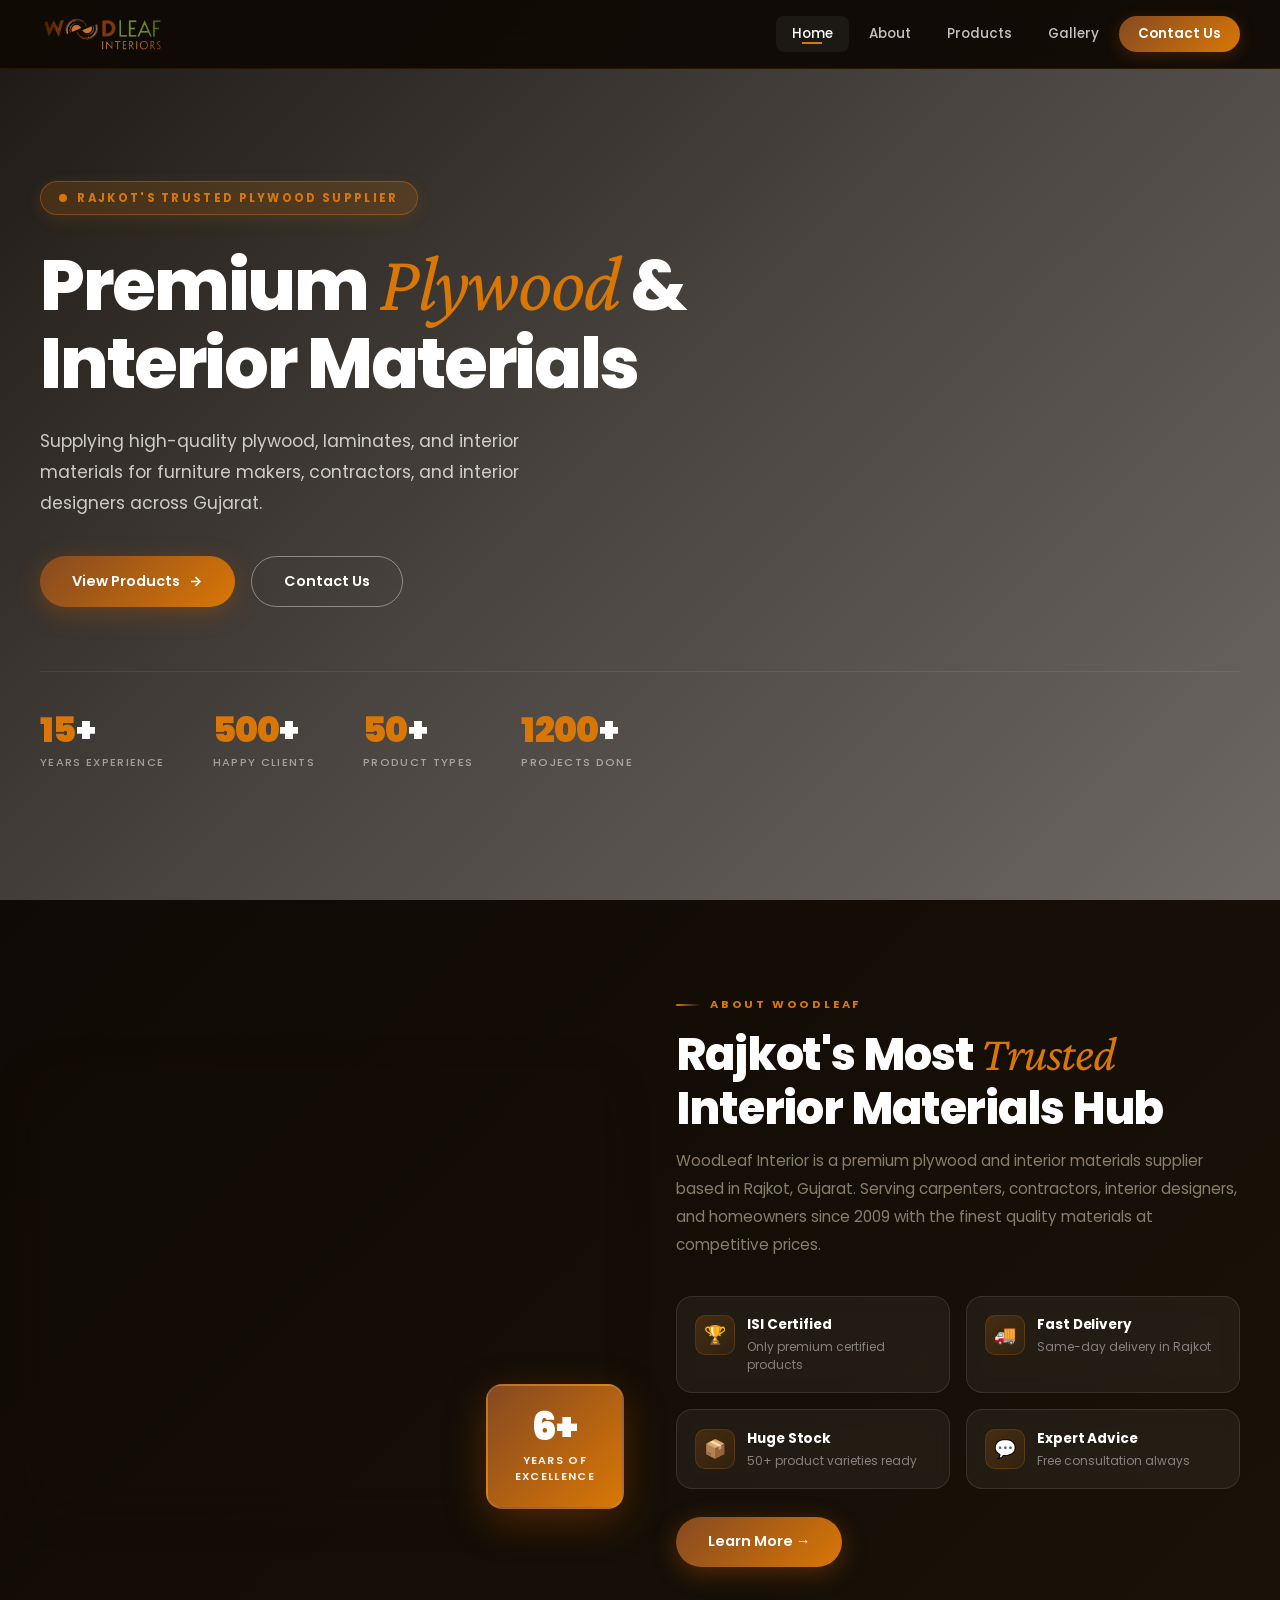
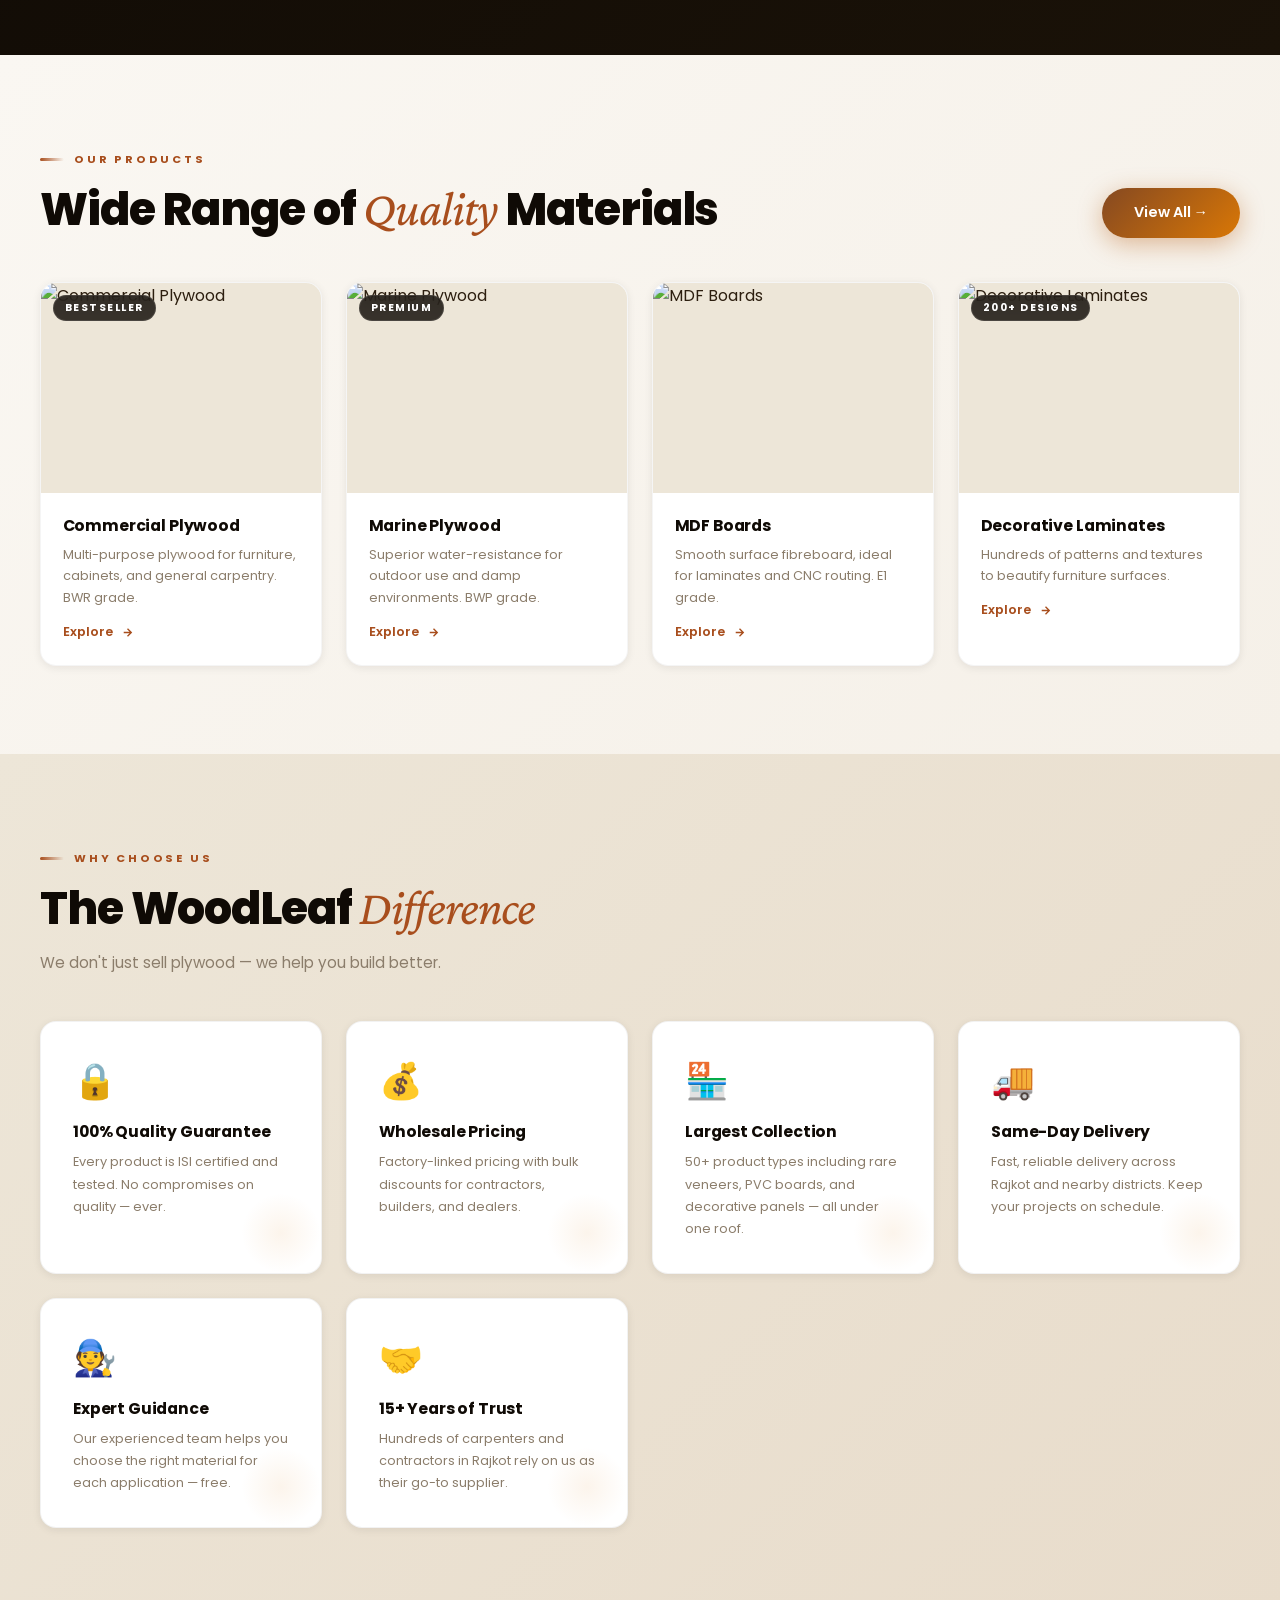
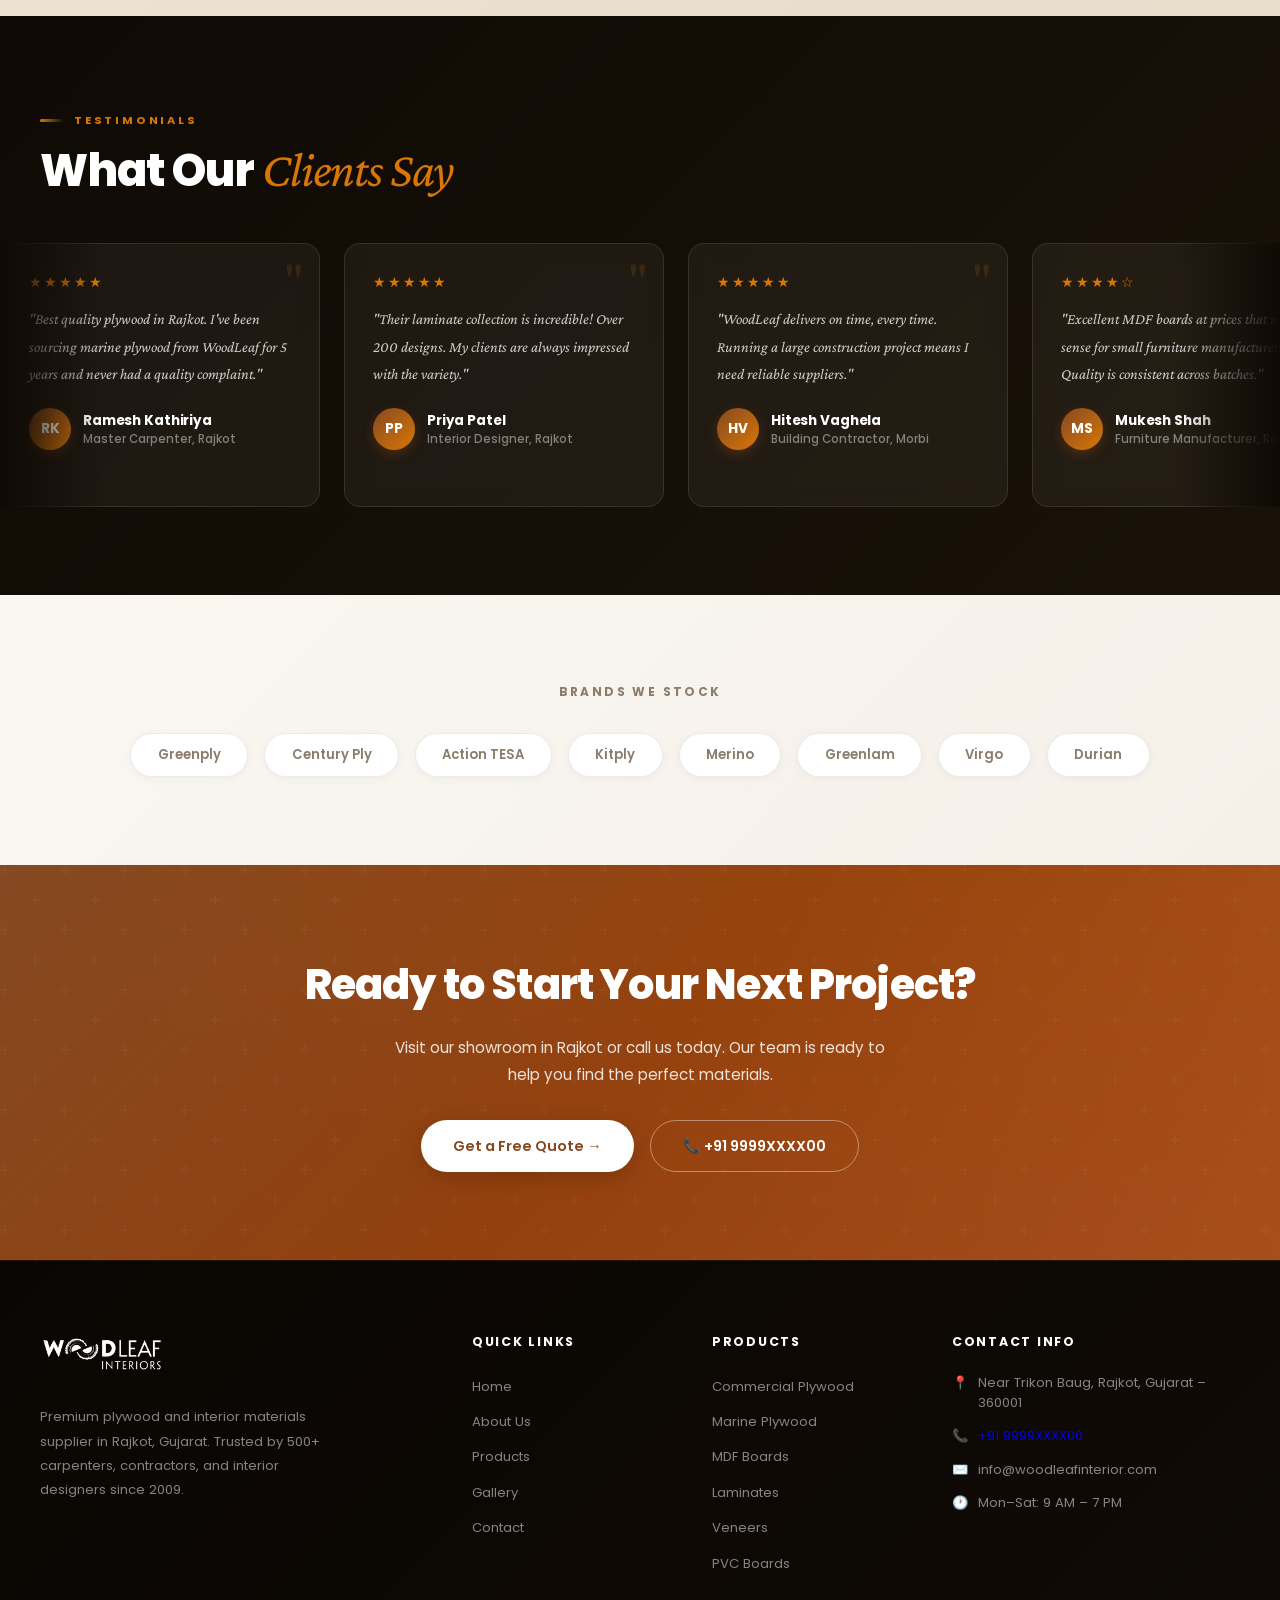
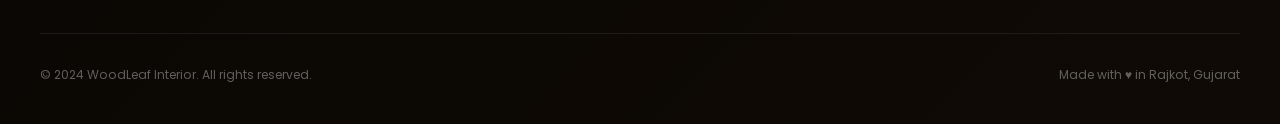
==== index.html @ d2494073 "Update contact phone number in index.html" ====
<!DOCTYPE html>
<html lang="en">
<head>
  <meta charset="UTF-8"/>
  <meta name="viewport" content="width=device-width, initial-scale=1.0"/>
  <title>WoodLeaf Interior – Premium Plywood & Interior Materials, Rajkot</title>
  <meta name="description" content="WoodLeaf Interior is Rajkot's trusted supplier of commercial plywood, marine plywood, MDF boards, laminates, veneers, and interior materials."/>
  <meta name="keywords" content="plywood Rajkot, interior materials Gujarat, MDF boards, laminates, marine plywood, plywood supplier Rajkot"/>
  <link rel="preconnect" href="https://fonts.googleapis.com"/>
  <link rel="preconnect" href="https://fonts.gstatic.com" crossorigin/>
  <link href="https://fonts.googleapis.com/css2?family=Poppins:wght@300;400;500;600;700;800;900&family=Crimson+Pro:ital,wght@0,400;0,600;1,400&display=swap" rel="stylesheet"/>
  <link rel="stylesheet" href="css/styles.css"/>
</head>
<body>

<!-- ===== NAV ===== -->
<header class="nav" id="nav">
  <div class="container">
    <div class="nav__inner">
      <a href="index.html" class="nav__logo"><img src="\images\logo-color.png" alt="WoodLeaf Interiors" height="44"/></a>
      <ul class="nav__links">
        <li><a href="index.html">Home</a></li>
        <li><a href="about.html">About</a></li>
        <li><a href="products.html">Products</a></li>
        <li><a href="gallery.html">Gallery</a></li>
        <li><a href="contact.html" class="nav__cta">Contact Us</a></li>
      </ul>
      <button class="nav__burger" id="burger" aria-label="Toggle menu" aria-expanded="false">
        <span></span><span></span><span></span>
      </button>
    </div>
  </div>
</header>

<!-- Mobile Drawer -->
<nav class="nav__drawer" id="drawer" aria-label="Mobile navigation">
  <a href="index.html">Home</a>
  <a href="about.html">About</a>
  <a href="products.html">Products</a>
  <a href="gallery.html">Gallery</a>
  <a href="contact.html" class="drawer-cta">Contact Us</a>
</nav>

<!-- ===== HERO ===== -->
<section class="hero">
  <div class="hero__bg"></div>
  <div class="hero__content">
    <div class="hero__badge">Rajkot's Trusted Plywood Supplier</div>
    <h1 class="hero__title">Premium <em>Plywood</em> &amp;<br/>Interior Materials</h1>
    <p class="hero__sub">Supplying high-quality plywood, laminates, and interior materials for furniture makers, contractors, and interior designers across Gujarat.</p>
    <div class="hero__btns">
      <a href="products.html" class="btn btn-primary">View Products <svg width="15" height="15" fill="none" stroke="currentColor" stroke-width="2.5" viewBox="0 0 24 24"><path d="M5 12h14M12 5l7 7-7 7"/></svg></a>
      <a href="contact.html" class="btn btn-outline">Contact Us</a>
    </div>
    <div class="hero__stats">
      <div class="stat">
        <div class="stat__num"><span data-count="15">0</span>+</div>
        <div class="stat__lbl">Years Experience</div>
      </div>
      <div class="stat">
        <div class="stat__num"><span data-count="500">0</span>+</div>
        <div class="stat__lbl">Happy Clients</div>
      </div>
      <div class="stat">
        <div class="stat__num"><span data-count="50">0</span>+</div>
        <div class="stat__lbl">Product Types</div>
      </div>
      <div class="stat">
        <div class="stat__num"><span data-count="1200">0</span>+</div>
        <div class="stat__lbl">Projects Done</div>
      </div>
    </div>
  </div>
</section>

<!-- ===== ABOUT PREVIEW ===== -->
<section class="section section--dark">
  <div class="container">
    <div class="about-grid">
      <div class="about-img-wrap reveal">
        <div class="about-img"></div>
        <div class="about-badge">
          <div class="n">6+</div>
          <div class="l">Years of<br/>Excellence</div>
        </div>
      </div>
      <div class="reveal d2">
        <div class="label label--lt">About WoodLeaf</div>
        <h2 class="heading heading--white">Rajkot's Most <em>Trusted</em> Interior Materials Hub</h2>
        <p class="sub sub--lt">WoodLeaf Interior is a premium plywood and interior materials supplier based in Rajkot, Gujarat. Serving carpenters, contractors, interior designers, and homeowners since 2009 with the finest quality materials at competitive prices.</p>
        <div class="about-feats">
          <div class="feat"><div class="feat__icon">🏆</div><div><div class="feat__title">ISI Certified</div><div class="feat__desc">Only premium certified products</div></div></div>
          <div class="feat"><div class="feat__icon">🚚</div><div><div class="feat__title">Fast Delivery</div><div class="feat__desc">Same-day delivery in Rajkot</div></div></div>
          <div class="feat"><div class="feat__icon">📦</div><div><div class="feat__title">Huge Stock</div><div class="feat__desc">50+ product varieties ready</div></div></div>
          <div class="feat"><div class="feat__icon">💬</div><div><div class="feat__title">Expert Advice</div><div class="feat__desc">Free consultation always</div></div></div>
        </div>
        <a href="about.html" class="btn btn-primary" style="margin-top:1.75rem;">Learn More →</a>
      </div>
    </div>
  </div>
</section>

<!-- ===== PRODUCTS ===== -->
<section class="section section--cream">
  <div class="container">
    <div style="display:flex;justify-content:space-between;align-items:flex-end;flex-wrap:wrap;gap:1rem;margin-bottom:.5rem;">
      <div>
        <div class="label reveal">Our Products</div>
        <h2 class="heading reveal">Wide Range of <em>Quality</em> Materials</h2>
      </div>
      <a href="products.html" class="btn btn-primary reveal" style="flex-shrink:0;">View All →</a>
    </div>
    <div class="products-grid">
      <a href="products.html" class="p-card reveal">
        <div class="p-card__img"><img src="https://images.unsplash.com/photo-1558618666-fcd25c85cd64?w=500&q=75" alt="Commercial Plywood" loading="lazy"/><span class="p-card__tag">Bestseller</span></div>
        <div class="p-card__body"><div class="p-card__name">Commercial Plywood</div><div class="p-card__desc">Multi-purpose plywood for furniture, cabinets, and general carpentry. BWR grade.</div><div class="p-card__arrow">Explore <svg width="13" height="13" fill="none" stroke="currentColor" stroke-width="2.5" viewBox="0 0 24 24"><path d="M5 12h14M12 5l7 7-7 7"/></svg></div></div>
      </a>
      <a href="products.html" class="p-card reveal d1">
        <div class="p-card__img"><img src="https://images.unsplash.com/photo-1541123437800-1bb1317badc2?w=500&q=75" alt="Marine Plywood" loading="lazy"/><span class="p-card__tag">Premium</span></div>
        <div class="p-card__body"><div class="p-card__name">Marine Plywood</div><div class="p-card__desc">Superior water-resistance for outdoor use and damp environments. BWP grade.</div><div class="p-card__arrow">Explore <svg width="13" height="13" fill="none" stroke="currentColor" stroke-width="2.5" viewBox="0 0 24 24"><path d="M5 12h14M12 5l7 7-7 7"/></svg></div></div>
      </a>
      <a href="products.html" class="p-card reveal d2">
        <div class="p-card__img"><img src="https://images.unsplash.com/photo-1585128792020-803d29415281?w=500&q=75" alt="MDF Boards" loading="lazy"/></div>
        <div class="p-card__body"><div class="p-card__name">MDF Boards</div><div class="p-card__desc">Smooth surface fibreboard, ideal for laminates and CNC routing. E1 grade.</div><div class="p-card__arrow">Explore <svg width="13" height="13" fill="none" stroke="currentColor" stroke-width="2.5" viewBox="0 0 24 24"><path d="M5 12h14M12 5l7 7-7 7"/></svg></div></div>
      </a>
      <a href="products.html" class="p-card reveal d3">
        <div class="p-card__img"><img src="https://images.unsplash.com/photo-1556909114-44e3e70034e2?w=500&q=75" alt="Decorative Laminates" loading="lazy"/><span class="p-card__tag">200+ Designs</span></div>
        <div class="p-card__body"><div class="p-card__name">Decorative Laminates</div><div class="p-card__desc">Hundreds of patterns and textures to beautify furniture surfaces.</div><div class="p-card__arrow">Explore <svg width="13" height="13" fill="none" stroke="currentColor" stroke-width="2.5" viewBox="0 0 24 24"><path d="M5 12h14M12 5l7 7-7 7"/></svg></div></div>
      </a>
    </div>
  </div>
</section>

<!-- ===== WHY US ===== -->
<section class="section section--cdk">
  <div class="container">
    <div class="label reveal">Why Choose Us</div>
    <h2 class="heading reveal">The WoodLeaf <em>Difference</em></h2>
    <p class="sub reveal">We don't just sell plywood — we help you build better.</p>
    <div class="why-grid">
      <div class="why-card reveal"><div class="why-icon">🔒</div><div class="why-title">100% Quality Guarantee</div><div class="why-desc">Every product is ISI certified and tested. No compromises on quality — ever.</div></div>
      <div class="why-card reveal d1"><div class="why-icon">💰</div><div class="why-title">Wholesale Pricing</div><div class="why-desc">Factory-linked pricing with bulk discounts for contractors, builders, and dealers.</div></div>
      <div class="why-card reveal d2"><div class="why-icon">🏪</div><div class="why-title">Largest Collection</div><div class="why-desc">50+ product types including rare veneers, PVC boards, and decorative panels — all under one roof.</div></div>
      <div class="why-card reveal d3"><div class="why-icon">🚚</div><div class="why-title">Same-Day Delivery</div><div class="why-desc">Fast, reliable delivery across Rajkot and nearby districts. Keep your projects on schedule.</div></div>
      <div class="why-card reveal"><div class="why-icon">🧑‍🔧</div><div class="why-title">Expert Guidance</div><div class="why-desc">Our experienced team helps you choose the right material for each application — free.</div></div>
      <div class="why-card reveal d1"><div class="why-icon">🤝</div><div class="why-title">15+ Years of Trust</div><div class="why-desc">Hundreds of carpenters and contractors in Rajkot rely on us as their go-to supplier.</div></div>
    </div>
  </div>
</section>

<!-- ===== TESTIMONIALS ===== -->
<section class="section section--dark">
  <div class="container">
    <div class="label label--lt">Testimonials</div>
    <h2 class="heading heading--white">What Our <em>Clients Say</em></h2>
  </div>
  <div class="testi-wrap">
    <div class="testi-track">
      <div class="testi-card"><div class="testi-stars">★★★★★</div><div class="testi-text">"Best quality plywood in Rajkot. I've been sourcing marine plywood from WoodLeaf for 5 years and never had a quality complaint."</div><div class="testi-author"><div class="testi-avatar">RK</div><div><div class="testi-name">Ramesh Kathiriya</div><div class="testi-role">Master Carpenter, Rajkot</div></div></div></div>
      <div class="testi-card"><div class="testi-stars">★★★★★</div><div class="testi-text">"Their laminate collection is incredible! Over 200 designs. My clients are always impressed with the variety."</div><div class="testi-author"><div class="testi-avatar">PP</div><div><div class="testi-name">Priya Patel</div><div class="testi-role">Interior Designer, Rajkot</div></div></div></div>
      <div class="testi-card"><div class="testi-stars">★★★★★</div><div class="testi-text">"WoodLeaf delivers on time, every time. Running a large construction project means I need reliable suppliers."</div><div class="testi-author"><div class="testi-avatar">HV</div><div><div class="testi-name">Hitesh Vaghela</div><div class="testi-role">Building Contractor, Morbi</div></div></div></div>
      <div class="testi-card"><div class="testi-stars">★★★★☆</div><div class="testi-text">"Excellent MDF boards at prices that make sense for small furniture manufacturers. Quality is consistent across batches."</div><div class="testi-author"><div class="testi-avatar">MS</div><div><div class="testi-name">Mukesh Shah</div><div class="testi-role">Furniture Manufacturer, Rajkot</div></div></div></div>
      <div class="testi-card"><div class="testi-stars">★★★★★</div><div class="testi-text">"The team helped me choose the right waterproof plywood for my bathroom renovation. Their expertise saved me from a costly mistake!"</div><div class="testi-author"><div class="testi-avatar">AS</div><div><div class="testi-name">Anjali Solanki</div><div class="testi-role">Homeowner, Rajkot</div></div></div></div>
      <div class="testi-card"><div class="testi-stars">★★★★★</div><div class="testi-text">"I've tried many suppliers in Gujarat but WoodLeaf's consistency, pricing, and service is unmatched. My first choice always."</div><div class="testi-author"><div class="testi-avatar">DM</div><div><div class="testi-name">Dhruv Mehta</div><div class="testi-role">Interior Contractor, Jamnagar</div></div></div></div>
      <!-- Duplicate for seamless loop -->
      <div class="testi-card"><div class="testi-stars">★★★★★</div><div class="testi-text">"Best quality plywood in Rajkot. I've been sourcing marine plywood from WoodLeaf for 5 years and never had a quality complaint."</div><div class="testi-author"><div class="testi-avatar">RK</div><div><div class="testi-name">Ramesh Kathiriya</div><div class="testi-role">Master Carpenter, Rajkot</div></div></div></div>
      <div class="testi-card"><div class="testi-stars">★★★★★</div><div class="testi-text">"Their laminate collection is incredible! Over 200 designs. My clients are always impressed with the variety."</div><div class="testi-author"><div class="testi-avatar">PP</div><div><div class="testi-name">Priya Patel</div><div class="testi-role">Interior Designer, Rajkot</div></div></div></div>
      <div class="testi-card"><div class="testi-stars">★★★★★</div><div class="testi-text">"WoodLeaf delivers on time, every time. Running a large construction project means I need reliable suppliers."</div><div class="testi-author"><div class="testi-avatar">HV</div><div><div class="testi-name">Hitesh Vaghela</div><div class="testi-role">Building Contractor, Morbi</div></div></div></div>
      <div class="testi-card"><div class="testi-stars">★★★★☆</div><div class="testi-text">"Excellent MDF boards at prices that make sense for small furniture manufacturers. Quality is consistent across batches."</div><div class="testi-author"><div class="testi-avatar">MS</div><div><div class="testi-name">Mukesh Shah</div><div class="testi-role">Furniture Manufacturer, Rajkot</div></div></div></div>
      <div class="testi-card"><div class="testi-stars">★★★★★</div><div class="testi-text">"The team helped me choose the right waterproof plywood for my bathroom renovation. Their expertise saved me from a costly mistake!"</div><div class="testi-author"><div class="testi-avatar">AS</div><div><div class="testi-name">Anjali Solanki</div><div class="testi-role">Homeowner, Rajkot</div></div></div></div>
      <div class="testi-card"><div class="testi-stars">★★★★★</div><div class="testi-text">"I've tried many suppliers in Gujarat but WoodLeaf's consistency, pricing, and service is unmatched. My first choice always."</div><div class="testi-author"><div class="testi-avatar">DM</div><div><div class="testi-name">Dhruv Mehta</div><div class="testi-role">Interior Contractor, Jamnagar</div></div></div></div>
    </div>
  </div>
</section>

<!-- ===== BRANDS ===== -->
<section class="section section--cream">
  <div class="container">
    <p style="text-align:center;font-size:.75rem;font-weight:700;letter-spacing:.2em;text-transform:uppercase;color:var(--muted);margin-bottom:1.5rem;">Brands We Stock</p>
    <div class="brands-row">
      <div class="brand-pill">Greenply</div>
      <div class="brand-pill">Century Ply</div>
      <div class="brand-pill">Action TESA</div>
      <div class="brand-pill">Kitply</div>
      <div class="brand-pill">Merino</div>
      <div class="brand-pill">Greenlam</div>
      <div class="brand-pill">Virgo</div>
      <div class="brand-pill">Durian</div>
    </div>
  </div>
</section>

<!-- ===== CTA ===== -->
<div class="cta">
  <div class="container cta__inner">
    <h2>Ready to Start Your Next Project?</h2>
    <p>Visit our showroom in Rajkot or call us today. Our team is ready to help you find the perfect materials.</p>
    <div class="cta__btns">
      <a href="contact.html" class="btn btn-white">Get a Free Quote →</a>
      <a href="tel:+919876543210" class="btn btn-outline">📞 +91 9999XXXX00</a>
    </div>
  </div>
</div>

<!-- ===== FOOTER ===== -->
<footer>
  <div class="container">
    <div class="footer-grid">
      <div>
        <a href="index.html" class="footer-logo"><img src="images/logo-color.png" alt="WoodLeaf Interiors" height="52"/></a>
        <p class="footer-about">Premium plywood and interior materials supplier in Rajkot, Gujarat. Trusted by 500+ carpenters, contractors, and interior designers since 2009.</p>
      </div>
      <div>
        <h4>Quick Links</h4>
        <ul class="footer-links">
          <li><a href="index.html">Home</a></li>
          <li><a href="about.html">About Us</a></li>
          <li><a href="products.html">Products</a></li>
          <li><a href="gallery.html">Gallery</a></li>
          <li><a href="contact.html">Contact</a></li>
        </ul>
      </div>
      <div>
        <h4>Products</h4>
        <ul class="footer-links">
          <li><a href="products.html">Commercial Plywood</a></li>
          <li><a href="products.html">Marine Plywood</a></li>
          <li><a href="products.html">MDF Boards</a></li>
          <li><a href="products.html">Laminates</a></li>
          <li><a href="products.html">Veneers</a></li>
          <li><a href="products.html">PVC Boards</a></li>
        </ul>
      </div>
      <div>
        <h4>Contact Info</h4>
        <div class="f-contact"><span class="ic">📍</span><span>Near Trikon Baug, Rajkot, Gujarat – 360001</span></div>
        <div class="f-contact"><span class="ic">📞</span><a href="tel:+919876543210">+91 9999XXXX00</a></div>
        <div class="f-contact"><span class="ic">✉️</span><span>info&#64;woodleafinterior&#46;com</span></div>
        <div class="f-contact"><span class="ic">🕐</span><span>Mon–Sat: 9 AM – 7 PM</span></div>
      </div>
    </div>
    <div class="footer-bottom">
      <span>© 2024 WoodLeaf Interior. All rights reserved.</span>
      <span>Made with ♥ in Rajkot, Gujarat</span>
    </div>
  </div>
</footer>

<script src="js/main.js"></script>
</body>
</html>
---- css/styles.css ----
/* =============================================
   WoodLeaf Interior — Premium v3 Styles
   Ultra-responsive, premium design system
   ============================================= */
@import url('https://fonts.googleapis.com/css2?family=Poppins:wght@300;400;500;600;700;800;900&family=Crimson+Pro:ital,wght@0,400;0,600;1,400&display=swap');

/* ---- RESET & BASE ---- */
*, *::before, *::after {
  margin: 0; padding: 0;
  box-sizing: border-box;
}

html {
  scroll-behavior: smooth;
  overflow-x: hidden;
  width: 100%;
}

body {
  font-family: 'Poppins', sans-serif;
  background: linear-gradient(135deg, #faf7f2 0%, #f5f0e8 100%);
  color: #2c1e0f;
  overflow-x: hidden;
  width: 100%;
  position: relative;
  -webkit-font-smoothing: antialiased;
  -moz-osx-font-smoothing: grayscale;
}

img { max-width: 100%; height: auto; display: block; }
a { text-decoration: none; }
button { cursor: pointer; font-family: inherit; border: none; }

/* ---- CSS VARIABLES ---- */
:root {
  --dark:        #0f0a05;
  --brown:       #a84e1d;
  --brown-lt:    #d97706;
  --brown-dk:    #854921;
  --cream:       #faf7f2;
  --cream-dk:    #ede6d8;
  --white:       #ffffff;
  --muted:       #8b7d6b;
  --text:        #2c1e0f;
  --text-light:  #4a3f2f;
  --shadow:      0 8px 32px rgba(26,18,8,.14);
  --shadow-lg:   0 16px 56px rgba(26,18,8,.22);
  --shadow-xl:   0 24px 64px rgba(26,18,8,.28);
  --shadow-sm:   0 2px 8px rgba(26,18,8,.08);
  --r:           10px;
  --r-lg:        16px;
  --r-xl:        20px;
  --nav-h:       68px;
  --transition:  all .3s cubic-bezier(0.23, 1, 0.320, 1);
}

/* ---- CONTAINER ---- */
.container {
  width: 100%;
  max-width: 1240px;
  margin: 0 auto;
  padding: 0 1.25rem;
}

/* ============================================================
   NAVIGATION
   ============================================================ */
.nav {
  position: fixed; top: 0; left: 0;
  width: 100%; z-index: 9999;
  background: rgba(15,10,5,.96);
  border-bottom: 1px solid rgba(217,119,6,.12);
  transition: all .4s ease, box-shadow .4s ease;
  backdrop-filter: blur(16px);
}
.nav.scrolled { 
  box-shadow: 0 8px 40px rgba(0,0,0,.5); 
  background: rgba(15,10,5,.98);
}

.nav__inner {
  height: var(--nav-h);
  display: flex; align-items: center; justify-content: space-between;
  gap: 1rem;
}

/* Logo */
.nav__logo {
  display: flex; align-items: center;
  flex-shrink: 0; line-height: 0;
  transition: var(--transition);
}
.nav__logo img {
  height: 42px; width: auto; display: block; object-fit: contain;
  transition: opacity .4s ease, filter .4s ease;
}
.nav__logo:hover img { opacity: .9; filter: drop-shadow(0 4px 12px rgba(217,119,6,.35)); }

/* Footer logo */
.footer-logo { display: inline-flex; line-height: 0; margin-bottom: .9rem; }
.footer-logo img { height: 42px; width: auto; object-fit: contain; filter: brightness(0) invert(1); }

/* Desktop links */
.nav__links {
  display: flex; align-items: center; gap: .25rem;
  list-style: none;
}
.nav__links a {
  display: block; padding: .5rem 1rem;
  color: rgba(255,255,255,.75); font-size: .85rem; font-weight: 500;
  border-radius: 8px; transition: var(--transition);
  position: relative;
}
.nav__links a::after {
  content: '';
  position: absolute;
  bottom: 8px;
  left: 50%;
  width: 0;
  height: 2px;
  background: var(--brown-lt);
  transform: translateX(-50%);
  transition: width .3s ease;
}
.nav__links a:hover,
.nav__links a.active { 
  color: #fff; 
  background: rgba(255,255,255,.05);
}
.nav__links a:hover::after,
.nav__links a.active::after { width: 20px; }

.nav__cta {
  background: linear-gradient(135deg, var(--brown-dk), var(--brown-lt)) !important;
  color: #fff !important; border-radius: 100px !important;
  padding: .5rem 1.2rem !important;
  box-shadow: 0 4px 16px rgba(180,83,9,.28) !important;
  font-weight: 600 !important;
}
.nav__cta:hover { 
  opacity: .95; 
  transform: translateY(-2px);
  box-shadow: 0 8px 28px rgba(180,83,9,.4) !important;
}

/* Hamburger */
.nav__burger {
  display: none; flex-direction: column; gap: 5px;
  background: none; border: none; padding: 6px; z-index: 10001;
  transition: var(--transition);
}
.nav__burger span {
  display: block; width: 24px; height: 2.5px;
  background: #fff; border-radius: 2px; transition: all .4s ease;
}
.nav__burger.open span:nth-child(1) { transform: rotate(45deg) translate(6px,6px); }
.nav__burger.open span:nth-child(2) { opacity: 0; transform: scaleX(0); }
.nav__burger.open span:nth-child(3) { transform: rotate(-45deg) translate(6px,-6px); }

/* Mobile drawer */
.nav__drawer {
  display: none;
  position: fixed; top: var(--nav-h); left: 0;
  width: 100%; height: calc(100dvh - var(--nav-h));
  background: linear-gradient(135deg, rgba(15,10,5,.98), rgba(10,6,2,.98));
  flex-direction: column; padding: 2rem 1.5rem;
  gap: .25rem; overflow-y: auto; z-index: 9998;
  backdrop-filter: blur(12px);
}
.nav__drawer.open { display: flex; }
.nav__drawer a {
  display: block; padding: 1rem 1rem;
  color: rgba(255,255,255,.8); font-size: 1rem; font-weight: 500;
  border-radius: 10px; border-bottom: 1px solid rgba(255,255,255,.05);
  transition: var(--transition);
}
.nav__drawer a:last-child { border-bottom: none; }
.nav__drawer a:hover, .nav__drawer a.active { 
  background: rgba(217,119,6,.15); 
  color: #fff;
  padding-left: 1.3rem;
}
.nav__drawer .drawer-logo { display: inline-flex; line-height: 0; margin-bottom: 1.5rem; padding-bottom: 1.5rem; border-bottom: 1px solid rgba(255,255,255,.08); }
.nav__drawer .drawer-logo img { height: 38px; width: auto; object-fit: contain; filter: brightness(0) invert(1); }
.nav__drawer .drawer-cta {
  margin-top: 1.5rem;
  background: linear-gradient(135deg, var(--brown-dk), var(--brown-lt));
  color: #fff !important; text-align: center;
  border-radius: 100px; border: none !important;
  padding: .65rem 1.5rem !important;
  font-weight: 600 !important;
  box-shadow: 0 4px 16px rgba(180,83,9,.28) !important;
}

/* ============================================================
   BUTTONS
   ============================================================ */
.btn {
  display: inline-flex; align-items: center; gap: 8px;
  padding: .9rem 2rem; border-radius: 100px;
  font-weight: 600; font-size: .9rem; border: none;
  transition: var(--transition);
  white-space: nowrap;
  position: relative;
  overflow: hidden;
}
.btn::before {
  content: '';
  position: absolute;
  top: 0;
  left: -100%;
  width: 100%;
  height: 100%;
  background: rgba(255,255,255,.15);
  transition: left .4s ease;
  z-index: -1;
}
.btn:hover::before { left: 100%; }
.btn:hover { transform: translateY(-3px); }

.btn-primary {
  background: linear-gradient(135deg, var(--brown-dk), var(--brown-lt));
  color: #fff; 
  box-shadow: 0 6px 24px rgba(180,83,9,.38);
}
.btn-primary:hover { 
  box-shadow: 0 12px 40px rgba(180,83,9,.52);
  box-shadow: 0 12px 40px rgba(180,83,9,.52);
}

.btn-outline {
  background: transparent;
  border: 1.5px solid rgba(255,255,255,.4) !important;
  color: #fff;
  backdrop-filter: blur(8px);
}
.btn-outline:hover { 
  background: rgba(255,255,255,.1); 
  border-color: rgba(255,255,255,.6) !important;
}

.btn-white {
  background: #fff; 
  color: var(--brown-dk);
  box-shadow: 0 6px 20px rgba(0,0,0,.15);
}
.btn-white:hover { 
  box-shadow: 0 12px 36px rgba(0,0,0,.25);
}

.btn-dark {
  background: var(--dark); 
  color: #fff;
  box-shadow: 0 6px 20px rgba(0,0,0,.3);
}

/* ============================================================
   SECTION HELPERS
   ============================================================ */
.section { padding: 5.5rem 0; }
.section--dark  { background: linear-gradient(135deg, var(--dark) 0%, #1a1208 100%); }
.section--cream { background: linear-gradient(135deg, var(--cream) 0%, #f5f0e8 100%); }
.section--cdk   { background: linear-gradient(135deg, var(--cream-dk) 0%, #e8dccb 100%); }

.label {
  display: inline-flex; align-items: center; gap: 10px;
  color: var(--brown); font-size: .7rem; font-weight: 700;
  letter-spacing: .25em; text-transform: uppercase; margin-bottom: .8rem;
  position: relative;
}
.label::before {
  content: ''; width: 24px; height: 2.5px; 
  background: linear-gradient(90deg, var(--brown), transparent);
  border-radius: 2px;
}
.label--lt { color: var(--brown-lt); }
.label--lt::before { background: linear-gradient(90deg, var(--brown-lt), transparent); }

.heading {
  font-size: clamp(1.8rem, 3.5vw, 2.8rem);
  font-weight: 800; color: var(--dark);
  line-height: 1.15; letter-spacing: -.025em;
}
.heading em { font-style: italic; color: var(--brown); font-family: 'Crimson Pro', serif; font-weight: 400; font-size: 1.1em; }
.heading--white { color: #fff; }
.heading--white em { color: var(--brown-lt); }

.sub {
  color: var(--muted); font-size: .95rem; line-height: 1.85;
  margin-top: .8rem; max-width: 580px;
  font-weight: 400;
}

/* ============================================================
   HERO
   ============================================================ */
.hero {
  position: relative; min-height: 100svh;
  display: flex; align-items: center;
  overflow: hidden;
}

.hero__bg {
  position: absolute; inset: 0;
  background:
    linear-gradient(135deg, rgba(15,10,5,.94) 0%, rgba(15,10,5,.75) 50%, rgba(15,10,5,.6) 100%),
    url('https://images.unsplash.com/photo-1558618666-fcd25c85cd64?w=1600&q=80') center/cover no-repeat;
  animation: zoomIn 1.4s ease-out;
}

@keyframes zoomIn {
  from { transform: scale(1.05); opacity: 0; }
  to { transform: scale(1); opacity: 1; }
}

.hero__content {
  position: relative; z-index: 2;
  padding: calc(var(--nav-h) + 3rem) 1.25rem 4rem;
  width: 100%; max-width: 1240px; margin: 0 auto;
}

.hero__badge {
  display: inline-flex; align-items: center; gap: 10px;
  background: rgba(217,119,6,.18); 
  border: 1.5px solid rgba(217,119,6,.4);
  color: var(--brown-lt); font-size: .72rem; font-weight: 700;
  letter-spacing: .2em; text-transform: uppercase;
  padding: .45rem 1.15rem; border-radius: 100px;
  margin-bottom: 1.5rem;
  animation: fadeUp .8s ease both;
  backdrop-filter: blur(12px);
  box-shadow: 0 4px 16px rgba(217,119,6,.15);
}
.hero__badge::before { 
  content:''; width: 8px; height: 8px; 
  background: var(--brown-lt); border-radius: 50%;
  animation: pulse 2s ease-in-out infinite;
}

@keyframes pulse {
  0%, 100% { opacity: 1; }
  50% { opacity: .5; }
}

.hero__title {
  font-size: clamp(2.4rem, 6vw, 4.4rem);
  font-weight: 800; color: #fff;
  line-height: 1.08; letter-spacing: -.03em;
  max-width: 700px;
  animation: fadeUp .9s .1s ease both;
}
.hero__title em { 
  font-style: italic; color: var(--brown-lt); 
  font-family: 'Crimson Pro', serif; font-weight: 400; 
  font-size: 1.15em;
}

.hero__sub {
  font-size: clamp(.95rem, 1.6vw, 1.08rem);
  color: rgba(255,255,255,.75); max-width: 540px;
  line-height: 1.8; margin: 1.5rem 0 2.25rem;
  animation: fadeUp .9s .2s ease both;
  font-weight: 400;
}

.hero__btns {
  display: flex; flex-wrap: wrap; gap: 1rem;
  animation: fadeUp .9s .3s ease both;
}

.hero__stats {
  display: flex; flex-wrap: wrap; gap: 3rem;
  margin-top: 4rem; padding-top: 2.5rem;
  border-top: 1px solid rgba(255,255,255,.08);
  animation: fadeUp .9s .4s ease both;
}
.stat__num { 
  font-size: 2.2rem; font-weight: 900; color: #fff; 
  line-height: 1; letter-spacing: -.02em;
}
.stat__num span { color: var(--brown-lt); }
.stat__lbl { 
  font-size: .7rem; color: rgba(255,255,255,.5); 
  text-transform: uppercase; letter-spacing: .12em; 
  margin-top: 6px; font-weight: 500;
}

/* ============================================================
   ABOUT PREVIEW
   ============================================================ */
.about-grid {
  display: grid; grid-template-columns: 1fr 1fr;
  gap: 4.5rem; align-items: center;
}

.about-img-wrap { position: relative; }
.about-img {
  width: 100%; aspect-ratio: 4/3; border-radius: var(--r-lg);
  object-fit: cover;
  background: url('https://images.unsplash.com/photo-1600585154340-be6161a56a0c?w=800&q=80') center/cover;
  box-shadow: 0 16px 48px rgba(26,18,8,.24);
  transition: var(--transition);
}
.about-grid .reveal:hover .about-img {
  transform: translateY(-8px);
  box-shadow: 0 24px 64px rgba(26,18,8,.32);
}

.about-badge {
  position: absolute; bottom: -20px; right: -20px;
  background: linear-gradient(135deg, var(--brown-dk), var(--brown-lt));
  color: #fff; padding: 1.4rem 1.7rem;
  border-radius: var(--r-lg); text-align: center;
  box-shadow: 0 12px 40px rgba(180,83,9,.35);
  border: 2px solid rgba(255,255,255,.1);
  animation: float 3s ease-in-out infinite;
}
.about-badge .n { 
  font-size: 2.4rem; font-weight: 900; 
  line-height: 1; letter-spacing: -.02em;
}
.about-badge .l { 
  font-size: .68rem; font-weight: 600; 
  text-transform: uppercase; letter-spacing: .12em; 
  opacity: .95; margin-top: 6px;
}

@keyframes float {
  0%, 100% { transform: translateY(0); }
  50% { transform: translateY(-12px); }
}

.about-feats {
  display: grid; grid-template-columns: 1fr 1fr;
  gap: 1rem; margin-top: 2.25rem;
}
.feat {
  display: flex; align-items: flex-start; gap: 12px;
  background: rgba(255,255,255,.05); 
  border: 1px solid rgba(255,255,255,.1);
  padding: 1.15rem; border-radius: var(--r-lg);
  transition: var(--transition);
  backdrop-filter: blur(8px);
}
.feat:hover {
  background: rgba(255,255,255,.08);
  border-color: rgba(217,119,6,.3);
  transform: translateY(-4px);
}
.feat__icon {
  width: 40px; height: 40px; flex-shrink: 0;
  background: linear-gradient(135deg, rgba(217,119,6,.2), rgba(217,119,6,.08));
  border-radius: 10px;
  display: flex; align-items: center; justify-content: center; 
  font-size: 18px; border: 1px solid rgba(217,119,6,.2);
}
.feat__title { 
  font-size: .85rem; font-weight: 700; 
  color: #fff; letter-spacing: -.01em;
}
.feat__desc  { 
  font-size: .75rem; color: rgba(255,255,255,.45); 
  margin-top: 3px; font-weight: 400;
}

/* ============================================================
   PRODUCT CARDS
   ============================================================ */
.products-grid {
  display: grid;
  grid-template-columns: repeat(auto-fill, minmax(270px, 1fr));
  gap: 1.5rem; margin-top: 2.75rem;
}

.p-card {
  background: var(--white); border-radius: var(--r-lg);
  overflow: hidden; box-shadow: var(--shadow-sm);
  transition: var(--transition); display: block; 
  color: var(--text); border: 1px solid rgba(0,0,0,.04);
  position: relative;
}
.p-card::after {
  content: '';
  position: absolute;
  top: 0;
  left: 0;
  right: 0;
  height: 3px;
  background: linear-gradient(90deg, var(--brown-dk), var(--brown-lt));
  transform: scaleX(0);
  transform-origin: left;
  transition: transform .4s ease;
  z-index: 2;
}
.p-card:hover {
  transform: translateY(-10px);
  box-shadow: var(--shadow-lg);
  border-color: rgba(217,119,6,.15);
}
.p-card:hover::after { transform: scaleX(1); }

.p-card__img {
  aspect-ratio: 4/3; overflow: hidden; position: relative;
  background: var(--cream-dk);
}
.p-card__img img { 
  width: 100%; height: 100%; object-fit: cover; 
  transition: transform .6s cubic-bezier(0.23, 1, 0.320, 1);
}
.p-card:hover .p-card__img img { transform: scale(1.1) rotate(1deg); }

.p-card__tag {
  position: absolute; top: 12px; left: 12px;
  background: rgba(15,10,5,.82); color: #fff;
  font-size: .65rem; font-weight: 700; 
  letter-spacing: .14em; text-transform: uppercase;
  padding: 4px 11px; border-radius: 100px;
  z-index: 1;
  backdrop-filter: blur(8px);
  border: 1px solid rgba(255,255,255,.1);
}

.p-card__body { padding: 1.35rem; }
.p-card__name { 
  font-size: .98rem; font-weight: 700; 
  color: var(--dark); margin-bottom: .4rem;
  letter-spacing: -.01em;
}
.p-card__desc { 
  font-size: .8rem; color: var(--muted); 
  line-height: 1.7; font-weight: 400;
}
.p-card__arrow {
  display: inline-flex; align-items: center; gap: 8px;
  color: var(--brown); font-size: .8rem; font-weight: 600;
  margin-top: .9rem; transition: var(--transition);
}
.p-card:hover .p-card__arrow { 
  gap: 12px; 
  color: var(--brown-lt);
}

.badge-row { display: flex; gap: .5rem; flex-wrap: wrap; margin-top: .75rem; }
.badge {
  background: linear-gradient(135deg, var(--cream-dk), #e8dccb);
  font-size: .65rem; padding: 3px 10px;
  border-radius: 100px; font-weight: 600; 
  color: var(--muted); border: 1px solid rgba(0,0,0,.06);
}

/* ============================================================
   WHY US CARDS
   ============================================================ */
.why-grid {
  display: grid; grid-template-columns: repeat(auto-fill, minmax(280px, 1fr));
  gap: 1.5rem; margin-top: 2.75rem;
}
.why-card {
  background: var(--white); padding: 2rem;
  border-radius: var(--r-lg); 
  border: 1.5px solid rgba(0,0,0,.05);
  position: relative; overflow: hidden; 
  transition: var(--transition);
  box-shadow: var(--shadow-sm);
}
.why-card::before {
  content: ''; position: absolute; top: 0; left: 0; right: 0; height: 3px;
  background: linear-gradient(90deg, var(--brown-dk), var(--brown-lt));
  transform: scaleX(0); transform-origin: left; transition: transform .4s ease;
}
.why-card::after {
  content: '';
  position: absolute;
  bottom: 0;
  right: 0;
  width: 80px;
  height: 80px;
  background: radial-gradient(circle, rgba(217,119,6,.08) 0%, transparent 70%);
  z-index: 0;
  transition: var(--transition);
}
.why-card:hover { 
  transform: translateY(-8px); 
  box-shadow: var(--shadow-lg);
  border-color: rgba(217,119,6,.15);
}
.why-card:hover::before { transform: scaleX(1); }
.why-card:hover::after {
  width: 120px;
  height: 120px;
}
.why-icon { 
  font-size: 2.2rem; margin-bottom: .8rem; 
  position: relative; z-index: 1;
  transition: var(--transition);
}
.why-card:hover .why-icon { transform: scale(1.15); }
.why-title { 
  font-size: .98rem; font-weight: 700; 
  color: var(--dark); position: relative; z-index: 1;
  letter-spacing: -.01em;
}
.why-desc  { 
  font-size: .8rem; color: var(--muted); 
  line-height: 1.75; margin-top: .5rem; 
  position: relative; z-index: 1;
}

/* ============================================================
   TESTIMONIALS (auto scroll)
   ============================================================ */
.testi-wrap {
  overflow: hidden; position: relative; margin-top: 2.75rem;
}
.testi-wrap::before,
.testi-wrap::after {
  content: ''; position: absolute; top: 0; bottom: 0; 
  width: 100px; z-index: 3; pointer-events: none;
}
.testi-wrap::before { 
  left: 0; 
  background: linear-gradient(90deg, var(--dark), transparent);
}
.testi-wrap::after  { 
  right: 0; 
  background: linear-gradient(-90deg, var(--dark), transparent);
}

.testi-track {
  display: flex; gap: 1.5rem;
  animation: marquee 40s linear infinite;
  width: max-content;
}
.testi-track:hover { animation-play-state: paused; }

@keyframes marquee {
  from { transform: translateX(0); }
  to   { transform: translateX(-50%); }
}

.testi-card {
  flex-shrink: 0; width: 320px;
  background: rgba(255,255,255,.05);
  border: 1px solid rgba(255,255,255,.1);
  padding: 1.75rem; border-radius: var(--r-lg);
  transition: var(--transition);
  backdrop-filter: blur(10px);
  position: relative;
  overflow: hidden;
}
.testi-card::before {
  content: '"';
  position: absolute;
  top: 10px;
  right: 15px;
  font-size: 3rem;
  color: rgba(217,119,6,.15);
  font-family: 'Crimson Pro', serif;
}
.testi-card:hover {
  background: rgba(255,255,255,.08);
  border-color: rgba(217,119,6,.25);
  transform: translateY(-6px);
}
.testi-stars { 
  color: var(--brown-lt); font-size: .9rem; 
  margin-bottom: .8rem; letter-spacing: 2px;
}
.testi-text  { 
  font-size: .95rem; color: rgba(255,255,255,.78); 
  line-height: 1.8; font-family: 'Crimson Pro', serif; 
  font-style: italic; position: relative; z-index: 1;
}
.testi-author { 
  display: flex; align-items: center; gap: 12px; 
  margin-top: 1.3rem;
}
.testi-avatar {
  width: 42px; height: 42px; border-radius: 50%; 
  flex-shrink: 0;
  background: linear-gradient(135deg, var(--brown-dk), var(--brown-lt));
  display: flex; align-items: center; justify-content: center;
  font-weight: 700; color: #fff; font-size: .85rem;
  box-shadow: 0 4px 12px rgba(180,83,9,.3);
}
.testi-name { 
  font-size: .85rem; font-weight: 700; 
  color: #fff; letter-spacing: -.01em;
}
.testi-role { 
  font-size: .73rem; color: rgba(255,255,255,.45);
  font-weight: 500;
}

/* ============================================================
   BRANDS
   ============================================================ */
.brands-row {
  display: flex; align-items: center; justify-content: center;
  flex-wrap: wrap; gap: 1rem; margin-top: 2rem;
}
.brand-pill {
  background: var(--white); border: 1.5px solid rgba(0,0,0,.08);
  padding: .7rem 1.65rem; border-radius: 100px;
  font-weight: 600; font-size: .82rem; color: var(--muted);
  transition: var(--transition);
  box-shadow: 0 2px 8px rgba(0,0,0,.04);
}
.brand-pill:hover { 
  border-color: var(--brown); 
  color: var(--brown); 
  transform: translateY(-3px);
  box-shadow: 0 6px 16px rgba(180,83,9,.18);
}

/* ============================================================
   CTA SECTION
   ============================================================ */
.cta {
  background: linear-gradient(135deg, var(--brown-dk) 0%, #92400e 50%, var(--brown) 100%);
  padding: 5.5rem 1.25rem; text-align: center; position: relative; overflow: hidden;
}
.cta::before {
  content: '';
  position: absolute; inset: 0;
  background: url("data:image/svg+xml,%3Csvg width='60' height='60' viewBox='0 0 60 60' xmlns='http://www.w3.org/2000/svg'%3E%3Cg fill='%23fff' fill-opacity='0.04'%3E%3Cpath d='M36 34v-4h-2v4h-4v2h4v4h2v-4h4v-2h-4zM6 4V0H4v4H0v2h4v4h2V6h4V4H6z'/%3E%3C/g%3E%3C/svg%3E");
  opacity: .8;
}
.cta::after {
  content: '';
  position: absolute;
  inset: 0;
  background: radial-gradient(ellipse at top right, rgba(217,119,6,.1) 0%, transparent 70%);
  z-index: 0;
}
.cta__inner { position: relative; z-index: 1; }
.cta h2 { 
  font-size: clamp(1.8rem, 3.5vw, 2.6rem); 
  font-weight: 800; color: #fff;
  letter-spacing: -.02em;
}
.cta p  { 
  color: rgba(255,255,255,.85); 
  font-size: .95rem; max-width: 520px; 
  margin: 1.1rem auto 2rem; 
  line-height: 1.8;
}
.cta__btns { 
  display: flex; flex-wrap: wrap; gap: 1rem; 
  justify-content: center;
}

/* ============================================================
   PAGE HERO (inner pages)
   ============================================================ */
.page-hero {
  background: linear-gradient(135deg, var(--dark) 0%, #1a1208 100%);
  padding: calc(var(--nav-h) + 3rem) 1.25rem 3.5rem;
  position: relative; overflow: hidden;
}
.page-hero::before {
  content: ''; position: absolute; inset: 0;
  background: linear-gradient(135deg, rgba(217,119,6,.15), transparent 70%);
}
.page-hero::after {
  content: '';
  position: absolute;
  top: -50%;
  right: -20%;
  width: 400px;
  height: 400px;
  background: radial-gradient(circle, rgba(217,119,6,.08) 0%, transparent 70%);
}
.page-hero__inner { position: relative; z-index: 1; }
.breadcrumb { 
  display: flex; align-items: center; gap: 8px; 
  font-size: .75rem; color: rgba(255,255,255,.4); 
  margin-bottom: 1.2rem; flex-wrap: wrap;
}
.breadcrumb a { color: var(--brown-lt); transition: color .2s; }
.breadcrumb a:hover { color: #fff; }
.breadcrumb span { color: rgba(255,255,255,.2); }
.page-hero h1 { 
  font-size: clamp(2rem, 4.5vw, 3.4rem); 
  font-weight: 800; color: #fff; 
  letter-spacing: -.03em; line-height: 1.08;
}
.page-hero p  { 
  color: rgba(255,255,255,.65); 
  font-size: 1rem; margin-top: .8rem; 
  max-width: 580px; line-height: 1.8;
}

/* ============================================================
   ABOUT PAGE
   ============================================================ */
.timeline { padding-left: 2.5rem; position: relative; margin-top: 2.25rem; }
.timeline::before { 
  content: ''; position: absolute; left: 0; top: 0; bottom: 0; 
  width: 2.5px; background: linear-gradient(180deg, var(--brown-lt), var(--cream-dk));
}
.tl-item { position: relative; padding-bottom: 2.25rem; }
.tl-item::before {
  content: ''; position: absolute; left: -2.5rem; top: 4px;
  width: 14px; height: 14px; border-radius: 50%;
  background: var(--brown-lt);
  border: 3px solid var(--cream);
  transform: translateX(-4.25px);
  box-shadow: 0 0 0 3px var(--brown-dk);
  transition: var(--transition);
}
.tl-item:hover::before {
  transform: translateX(-4.25px) scale(1.3);
  box-shadow: 0 0 0 5px var(--brown-dk);
}
.tl-year { 
  font-size: .72rem; font-weight: 700; color: var(--brown); 
  text-transform: uppercase; letter-spacing: .15em;
}
.tl-title { 
  font-size: .95rem; font-weight: 700; 
  color: var(--dark); margin-top: .35rem;
  letter-spacing: -.01em;
}
.tl-desc { 
  font-size: .8rem; color: var(--muted);  
  margin-top: .35rem; line-height: 1.7;
}

/* ============================================================
   PRODUCTS PAGE
   ============================================================ */
.filter-bar { display: flex; align-items: center; gap: .6rem; flex-wrap: wrap; margin-bottom: 2.5rem; }
.filter-btn {
  padding: .5rem 1.25rem; 
  border: 1.5px solid rgba(0,0,0,.12);
  background: var(--white); border-radius: 100px;
  font-size: .8rem; font-weight: 600; cursor: pointer;
  transition: var(--transition); color: var(--muted); 
  font-family: 'Poppins', sans-serif;
  box-shadow: 0 2px 6px rgba(0,0,0,.04);
}
.filter-btn.active, .filter-btn:hover { 
  background: linear-gradient(135deg, var(--brown-dk), var(--brown-lt)); 
  border-color: transparent; 
  color: #fff;
  box-shadow: 0 6px 20px rgba(180,83,9,.26);
  transform: translateY(-2px);
}

/* ============================================================
   GALLERY PAGE
   ============================================================ */
.gallery-masonry { columns: 3; column-gap: 1.25rem; margin-top: 2.75rem; }
.g-item { 
  break-inside: avoid; margin-bottom: 1.25rem; 
  border-radius: var(--r-lg); overflow: hidden; 
  position: relative; cursor: zoom-in;
  box-shadow: 0 6px 20px rgba(0,0,0,.1);
  transition: var(--transition);
}
.g-item:hover {
  transform: translateY(-8px);
  box-shadow: 0 16px 40px rgba(0,0,0,.18);
}
.g-item img { 
  width: 100%; display: block; 
  transition: transform .6s cubic-bezier(0.23, 1, 0.320, 1);
}
.g-item:hover img { transform: scale(1.08); }
.g-overlay {
  position: absolute; inset: 0;
  background: linear-gradient(to top, rgba(15,10,5,.85) 0%, transparent 60%);
  opacity: 0; transition: opacity .4s;
  display: flex; align-items: flex-end; padding: 1.25rem;
  z-index: 1;
}
.g-item:hover .g-overlay { opacity: 1; }
.g-caption { color: #fff; font-size: .85rem; font-weight: 600; }

/* lightbox */
#lb {
  display: none; position: fixed; inset: 0;
  background: rgba(0,0,0,.96); z-index: 99999;
  align-items: center; justify-content: center; cursor: zoom-out;
  backdrop-filter: blur(4px);
}
#lb.open { display: flex; animation: fadeIn .3s ease; }
#lb img { 
  max-width: 92vw; max-height: 88vh; 
  border-radius: var(--r-lg); object-fit: contain;
  box-shadow: 0 24px 64px rgba(0,0,0,.6);
  animation: scaleIn .4s cubic-bezier(0.23, 1, 0.320, 1);
}
#lb-close {
  position: absolute; top: 1.5rem; right: 1.5rem;
  background: rgba(255,255,255,.15); border: none; color: #fff;
  font-size: 1.4rem; width: 44px; height: 44px; border-radius: 50%;
  display: flex; align-items: center; justify-content: center; 
  cursor: pointer; transition: var(--transition);
  backdrop-filter: blur(8px);
}
#lb-close:hover { 
  background: rgba(255,255,255,.25);
  transform: rotate(90deg);
}

@keyframes fadeIn {
  from { opacity: 0; }
  to { opacity: 1; }
}

@keyframes scaleIn {
  from { transform: scale(0.95); opacity: 0; }
  to { transform: scale(1); opacity: 1; }
}

/* ============================================================
   CONTACT PAGE
   ============================================================ */
.contact-grid { display: grid; grid-template-columns: 1.4fr 1fr; gap: 3.75rem; align-items: start; }

.c-form { 
  background: var(--white); padding: 2.5rem; 
  border-radius: var(--r-lg); box-shadow: var(--shadow);
  border: 1px solid rgba(0,0,0,.05);
}
.form-group { margin-bottom: 1.35rem; }
.form-label { 
  display: block; font-size: .74rem; font-weight: 700; 
  color: var(--dark); text-transform: uppercase; 
  letter-spacing: .1em; margin-bottom: .55rem;
}
.form-input, .form-select, .form-textarea {
  width: 100%; padding: .95rem 1.1rem;
  border: 1.5px solid rgba(0,0,0,.08); 
  border-radius: var(--r);
  font-family: 'Poppins', sans-serif; 
  font-size: .88rem; color: var(--text);
  background: var(--cream); outline: none; 
  transition: var(--transition);
  -webkit-appearance: none;
}
.form-input:focus, .form-select:focus, .form-textarea:focus {
  border-color: var(--brown);
  background: #fff;
  box-shadow: 0 0 0 4px rgba(180,83,9,.12);
}
.form-textarea { min-height: 140px; resize: vertical; }
.form-row { display: grid; grid-template-columns: 1fr 1fr; gap: 1.2rem; }

.msg-success { 
  display: none; background: #d1fae5; 
  border: 1.5px solid #6ee7b7; color: #065f46; 
  padding: 1.1rem 1.2rem; border-radius: var(--r); 
  text-align: center; font-weight: 600; 
  margin-top: 1.1rem; font-size: .875rem;
}
.msg-error   { 
  display: none; background: #fee2e2; 
  border: 1.5px solid #fca5a5; color: #991b1b; 
  padding: 1.1rem 1.2rem; border-radius: var(--r); 
  text-align: center; font-weight: 600; 
  margin-top: 1.1rem; font-size: .875rem;
}

.c-info { 
  background: linear-gradient(135deg, var(--dark), #1a1208);
  padding: 2.25rem; border-radius: var(--r-lg); 
  color: #fff; margin-bottom: 1.5rem;
  border: 1px solid rgba(217,119,6,.15);
  box-shadow: var(--shadow-sm);
}
.c-info h3 { 
  font-size: 1.05rem; font-weight: 700; 
  margin-bottom: 1.5rem; letter-spacing: -.01em;
}
.c-info-item { display: flex; align-items: flex-start; gap: 12px; margin-bottom: 1.35rem; }
.c-info-icon {
  width: 40px; height: 40px; flex-shrink: 0;
  background: linear-gradient(135deg, rgba(217,119,6,.18), rgba(217,119,6,.1));
  border: 1px solid rgba(217,119,6,.25);
  border-radius: var(--r); display: flex; 
  align-items: center; justify-content: center; 
  font-size: 1rem;
}
.c-info-lbl { 
  font-size: .7rem; color: rgba(255,255,255,.4); 
  text-transform: uppercase; letter-spacing: .12em;
}
.c-info-val { 
  font-size: .9rem; color: #fff; font-weight: 600; 
  margin-top: 3px; letter-spacing: -.01em;
}
.c-info-val a { color: var(--brown-lt); transition: color .2s; }
.c-info-val a:hover { color: #fff; }

.map-box {
  background: linear-gradient(135deg, var(--cream-dk), #e8dccb);
  border-radius: var(--r-lg); height: 240px;
  display: flex; flex-direction: column; 
  align-items: center; justify-content: center;
  gap: 8px; border: 2px dashed rgba(0,0,0,.1); 
  font-size: .85rem; color: var(--muted);
}

/* ============================================================
   FOOTER
   ============================================================ */
footer { 
  background: linear-gradient(135deg, #0a0603 0%, #0f0a05 100%);
  padding: 4.5rem 1.25rem 2.5rem;
  border-top: 1px solid rgba(217,119,6,.1);
}
.footer-grid { 
  display: grid; 
  grid-template-columns: 2fr 1fr 1fr 1.5fr; 
  gap: 3rem; margin-bottom: 3rem;
}
.footer-about { 
  font-size: .82rem; line-height: 1.85; 
  color: rgba(255,255,255,.5); margin-top: 1rem; 
  max-width: 300px; font-weight: 400;
}
footer h4 { 
  color: #fff; font-size: .78rem; 
  font-weight: 700; text-transform: uppercase; 
  letter-spacing: .14em; margin-bottom: 1.35rem;
}
.footer-links { list-style: none; }
.footer-links li { margin-bottom: .65rem; }
.footer-links a { 
  color: rgba(255,255,255,.5); 
  font-size: .82rem; 
  transition: var(--transition);
  position: relative;
  font-weight: 400;
  display: inline-block;
}
.footer-links a::after {
  content: '';
  position: absolute;
  bottom: -2px;
  left: 0;
  width: 0;
  height: 2px;
  background: var(--brown-lt);
  transition: width .3s ease;
}
.footer-links a:hover { 
  color: var(--brown-lt);
}
.footer-links a:hover::after { width: 100%; }
.f-contact { 
  display: flex; align-items: flex-start; gap: 10px; 
  margin-bottom: .85rem; font-size: .82rem; 
  color: rgba(255,255,255,.5);
}
.f-contact .ic { color: var(--brown-lt); flex-shrink: 0; }
.footer-bottom { 
  border-top: 1px solid rgba(255,255,255,.08); 
  padding-top: 2rem; display: flex; 
  justify-content: space-between; align-items: center; 
  flex-wrap: wrap; gap: 1rem; 
  font-size: .76rem; color: rgba(255,255,255,.35);
}

/* ============================================================
   SCROLL REVEAL
   ============================================================ */
.reveal { 
  opacity: 0; transform: translateY(32px); 
  transition: opacity .75s cubic-bezier(0.23, 1, 0.320, 1), 
              transform .75s cubic-bezier(0.23, 1, 0.320, 1);
}
.reveal.visible { opacity: 1; transform: none; }
.d1 { transition-delay: .1s; }
.d2 { transition-delay: .2s; }
.d3 { transition-delay: .3s; }
.d4 { transition-delay: .4s; }

@keyframes fadeUp {
  from { opacity: 0; transform: translateY(24px); }
  to   { opacity: 1; transform: none; }
}

/* ============================================================
   STATS STRIP
   ============================================================ */
.stats-strip { 
  background: linear-gradient(135deg, var(--dark) 0%, #1a1208 100%);
  padding: 3.25rem 1.25rem;
  border-top: 1px solid rgba(217,119,6,.1);
  border-bottom: 1px solid rgba(217,119,6,.1);
}
.stats-grid { 
  display: grid; grid-template-columns: repeat(4, 1fr); 
  gap: 2rem; text-align: center;
}
.s-num { 
  font-size: 2.4rem; font-weight: 900; 
  color: var(--brown-lt); line-height: 1;
  letter-spacing: -.02em;
}
.s-lbl { 
  font-size: .7rem; color: rgba(255,255,255,.45); 
  text-transform: uppercase; letter-spacing: .14em; 
  margin-top: 6px; font-weight: 500;
}

/* ============================================================
   RESPONSIVE
   ============================================================ */

/* ---- Tablet ---- */
@media (max-width: 1024px) {
  :root {
    --r-lg: 14px;
  }

  .about-grid     { grid-template-columns: 1fr; gap: 3.25rem; }
  .about-img-wrap { order: -1; }
  .about-badge    { right: -15px; bottom: -15px; }
  .footer-grid    { grid-template-columns: 1fr 1fr; gap: 2.5rem; }
  .contact-grid   { grid-template-columns: 1fr; gap: 2.75rem; }
  .stats-grid     { grid-template-columns: repeat(2, 1fr); }
  .hero__stats    { gap: 2.5rem; }
  .products-grid  { grid-template-columns: repeat(auto-fill, minmax(250px, 1fr)); }
  .why-grid       { grid-template-columns: repeat(2, 1fr); }
}

/* ---- Mobile ---- */
@media (max-width: 768px) {
  :root { 
    --nav-h: 62px;
    --r: 9px;
    --r-lg: 12px;
  }

  .section { padding: 3.75rem 0; }

  .nav__links { display: none; }
  .nav__burger { display: flex; }

  .about-feats    { grid-template-columns: 1fr; }
  .footer-grid    { grid-template-columns: 1fr; gap: 2rem; }
  .form-row       { grid-template-columns: 1fr; }
  .gallery-masonry { columns: 2; column-gap: .8rem; }
  .stats-grid     { grid-template-columns: repeat(2, 1fr); gap: 1.5rem; }
  .hero__stats    { gap: 1.75rem; margin-top: 3rem; }
  .hero__btns     { gap: .65rem; }
  .cta__btns      { flex-direction: column; align-items: center; }
  .cta__btns .btn { width: 100%; max-width: 340px; justify-content: center; }

  .p-card { border-radius: 12px; }
  .why-grid { grid-template-columns: 1fr; }
  .contact-grid { grid-template-columns: 1fr; }

  .hero__title { font-size: 1.95rem; }
  .heading { font-size: clamp(1.5rem, 2.8vw, 2.2rem); }
  .page-hero h1 { font-size: clamp(1.7rem, 3.5vw, 2.6rem); }
  
  .testi-track { gap: 1rem; }
  .testi-card { width: 280px; }
}

@media (max-width: 480px) {
  :root {
    --nav-h: 56px;
    --r: 8px;
    --r-lg: 10px;
  }

  .section { padding: 2.75rem 0; }
  
  .gallery-masonry { columns: 1; column-gap: 0; }
  .products-grid  { grid-template-columns: 1fr; }
  .why-grid       { grid-template-columns: 1fr; }
  .stats-grid     { grid-template-columns: 1fr 1fr; gap: 1rem; }
  
  .hero__title { font-size: 1.65rem; }
  .hero__sub { font-size: 0.9rem; }
  .heading { font-size: 1.4rem; }
  .page-hero h1 { font-size: 1.5rem; }
  .cta h2 { font-size: 1.4rem; }
  
  .about-grid { gap: 2.5rem; }
  .contact-grid { gap: 1.75rem; }
  
  .c-form { padding: 1.5rem; }
  .c-info { padding: 1.5rem; }
  
  .footer-grid { grid-template-columns: 1fr; }
  .footer-bottom { flex-direction: column; gap: 1rem; text-align: center; }
  
  .p-card__body { padding: 1rem; }
  .why-card { padding: 1.35rem; }
  
  .label { font-size: .68rem; margin-bottom: .6rem; }
  .stat__num { font-size: 1.75rem; }
  .s-num { font-size: 1.9rem; }
  
  .btn { padding: .8rem 1.5rem; font-size: .85rem; }
  .testi-card { width: 260px; }
}
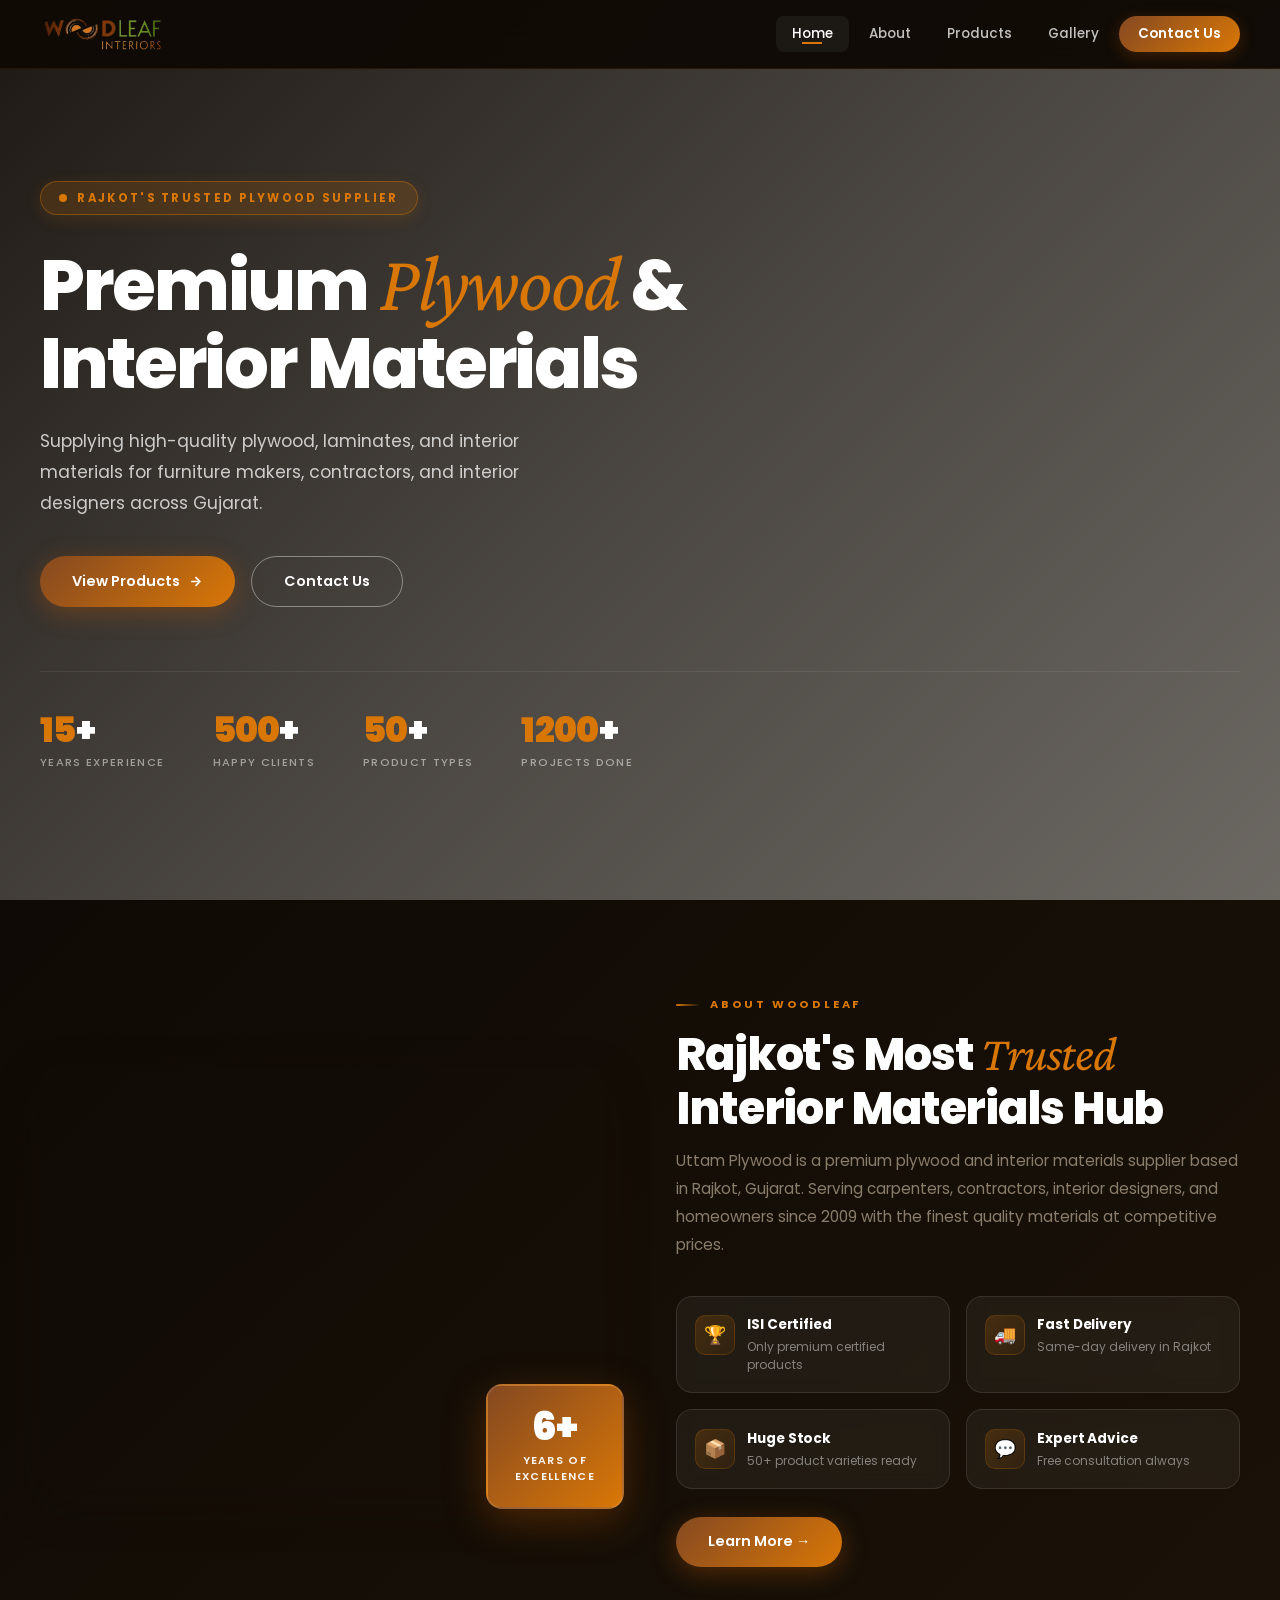
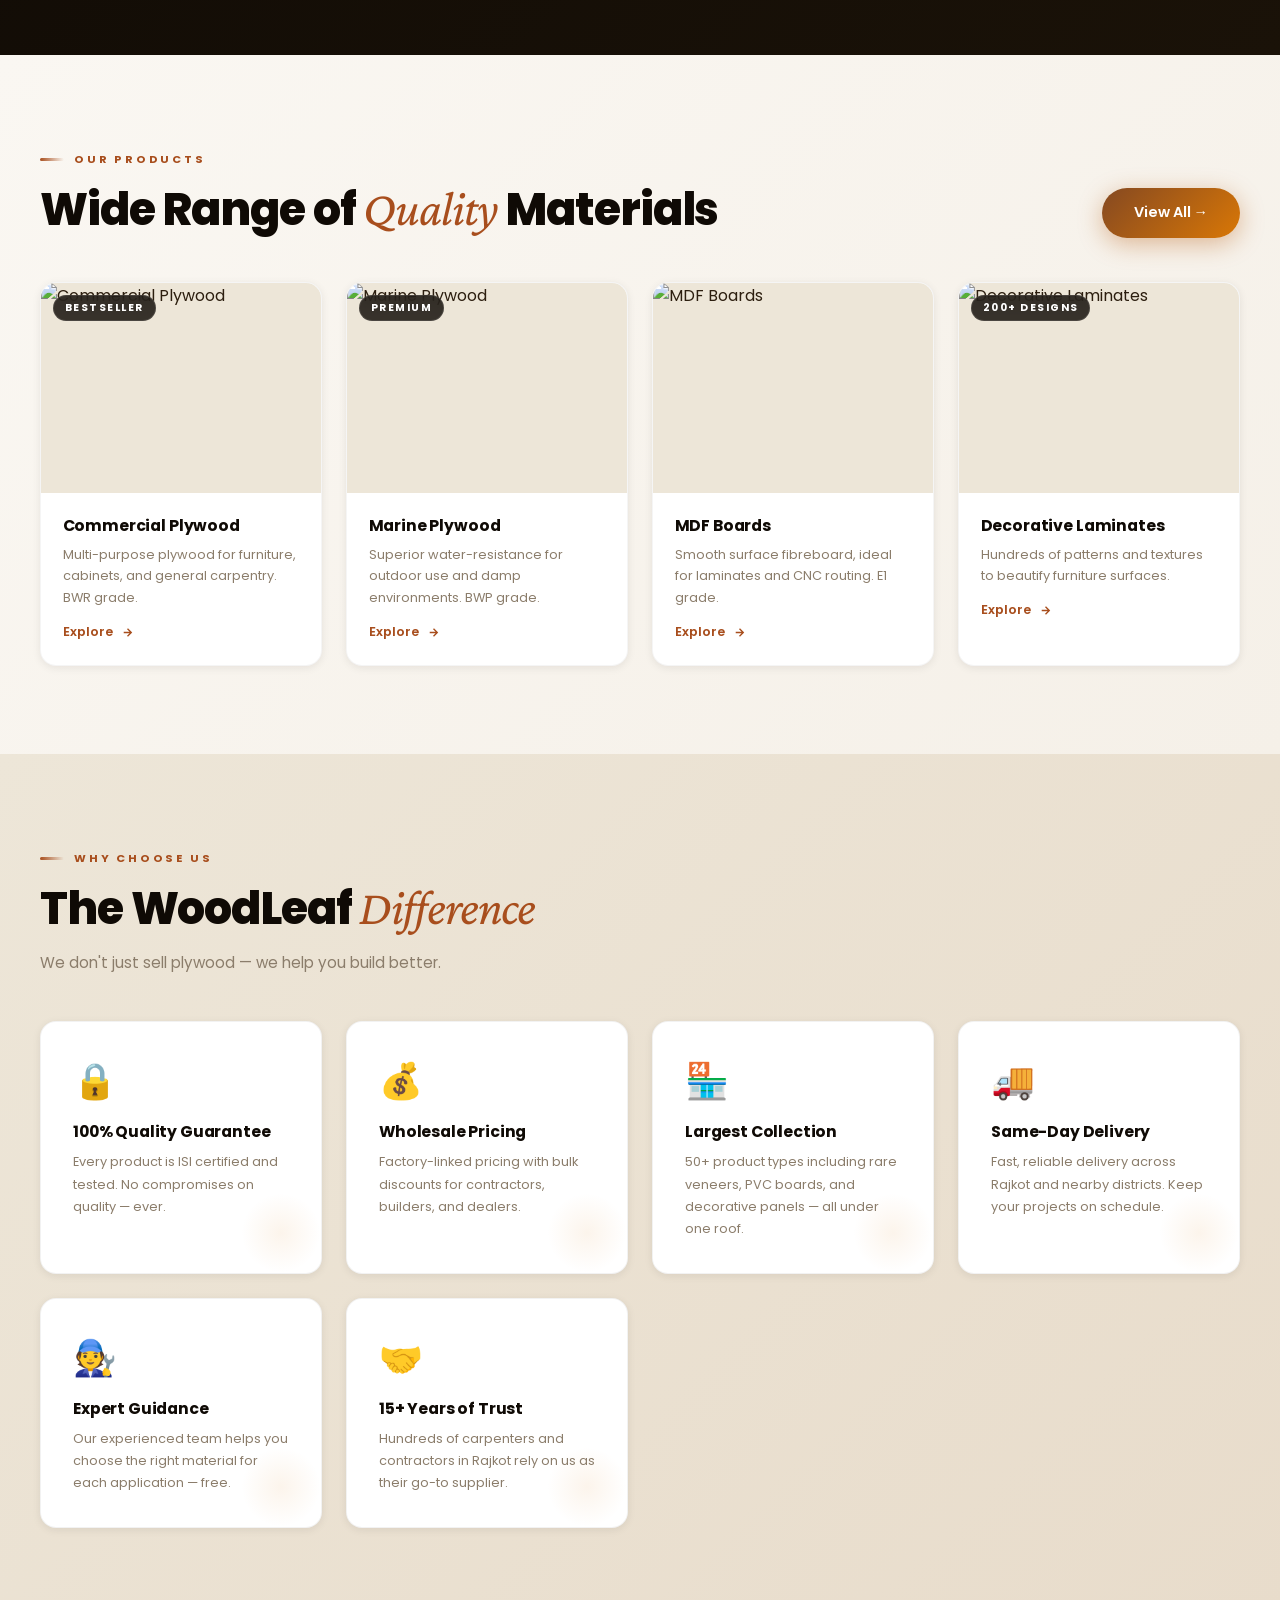
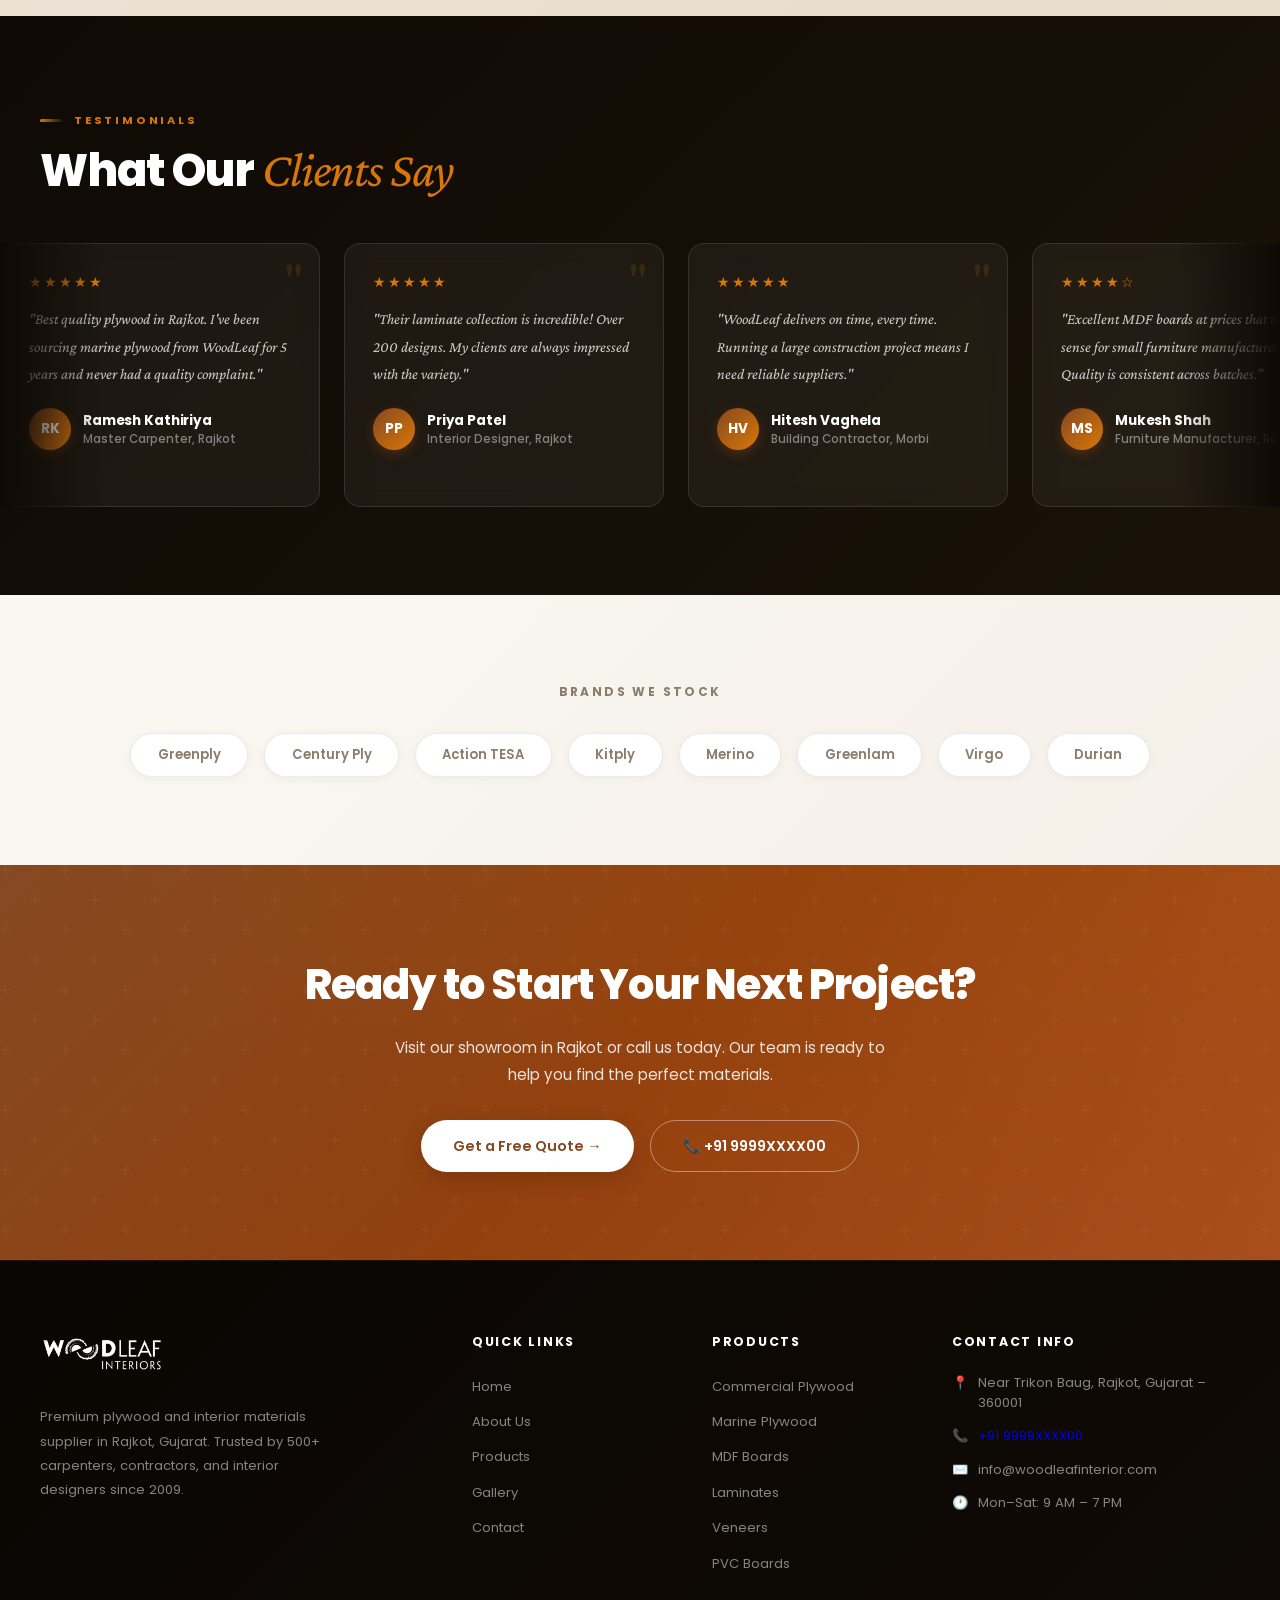
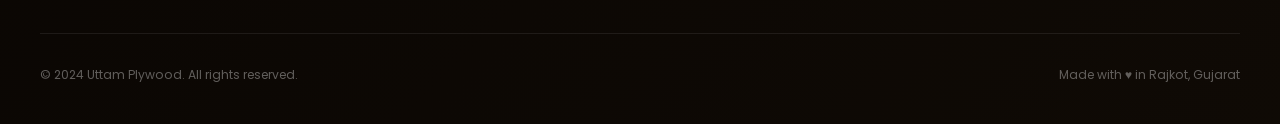
==== commit 62e501cf: "Update branding from WoodLeaf to Uttam Plywood" ====
--- a/index.html
+++ b/index.html
@@ -3,8 +3,8 @@
 <head>
   <meta charset="UTF-8"/>
   <meta name="viewport" content="width=device-width, initial-scale=1.0"/>
-  <title>WoodLeaf Interior – Premium Plywood & Interior Materials, Rajkot</title>
-  <meta name="description" content="WoodLeaf Interior is Rajkot's trusted supplier of commercial plywood, marine plywood, MDF boards, laminates, veneers, and interior materials."/>
+  <title>Uttam Plywood – Premium Plywood & Interior Materials, Rajkot</title>
+  <meta name="description" content="Uttam Plywood is Rajkot's trusted supplier of commercial plywood, marine plywood, MDF boards, laminates, veneers, and interior materials."/>
   <meta name="keywords" content="plywood Rajkot, interior materials Gujarat, MDF boards, laminates, marine plywood, plywood supplier Rajkot"/>
   <link rel="preconnect" href="https://fonts.googleapis.com"/>
   <link rel="preconnect" href="https://fonts.gstatic.com" crossorigin/>
@@ -17,7 +17,7 @@
 <header class="nav" id="nav">
   <div class="container">
     <div class="nav__inner">
-      <a href="index.html" class="nav__logo"><img src="\images\logo-color.png" alt="WoodLeaf Interiors" height="44"/></a>
+      <a href="index.html" class="nav__logo"><img src="\images\logo-color.png" alt="Uttam Plywood" height="44"/></a>
       <ul class="nav__links">
         <li><a href="index.html">Home</a></li>
         <li><a href="about.html">About</a></li>
@@ -87,7 +87,7 @@
       <div class="reveal d2">
         <div class="label label--lt">About WoodLeaf</div>
         <h2 class="heading heading--white">Rajkot's Most <em>Trusted</em> Interior Materials Hub</h2>
-        <p class="sub sub--lt">WoodLeaf Interior is a premium plywood and interior materials supplier based in Rajkot, Gujarat. Serving carpenters, contractors, interior designers, and homeowners since 2009 with the finest quality materials at competitive prices.</p>
+        <p class="sub sub--lt">Uttam Plywood is a premium plywood and interior materials supplier based in Rajkot, Gujarat. Serving carpenters, contractors, interior designers, and homeowners since 2009 with the finest quality materials at competitive prices.</p>
         <div class="about-feats">
           <div class="feat"><div class="feat__icon">🏆</div><div><div class="feat__title">ISI Certified</div><div class="feat__desc">Only premium certified products</div></div></div>
           <div class="feat"><div class="feat__icon">🚚</div><div><div class="feat__title">Fast Delivery</div><div class="feat__desc">Same-day delivery in Rajkot</div></div></div>
@@ -207,7 +207,7 @@
   <div class="container">
     <div class="footer-grid">
       <div>
-        <a href="index.html" class="footer-logo"><img src="images/logo-color.png" alt="WoodLeaf Interiors" height="52"/></a>
+        <a href="index.html" class="footer-logo"><img src="images/logo-color.png" alt="Uttam Plywood" height="52"/></a>
         <p class="footer-about">Premium plywood and interior materials supplier in Rajkot, Gujarat. Trusted by 500+ carpenters, contractors, and interior designers since 2009.</p>
       </div>
       <div>
@@ -240,7 +240,7 @@
       </div>
     </div>
     <div class="footer-bottom">
-      <span>© 2024 WoodLeaf Interior. All rights reserved.</span>
+      <span>© 2024 Uttam Plywood. All rights reserved.</span>
       <span>Made with ♥ in Rajkot, Gujarat</span>
     </div>
   </div>
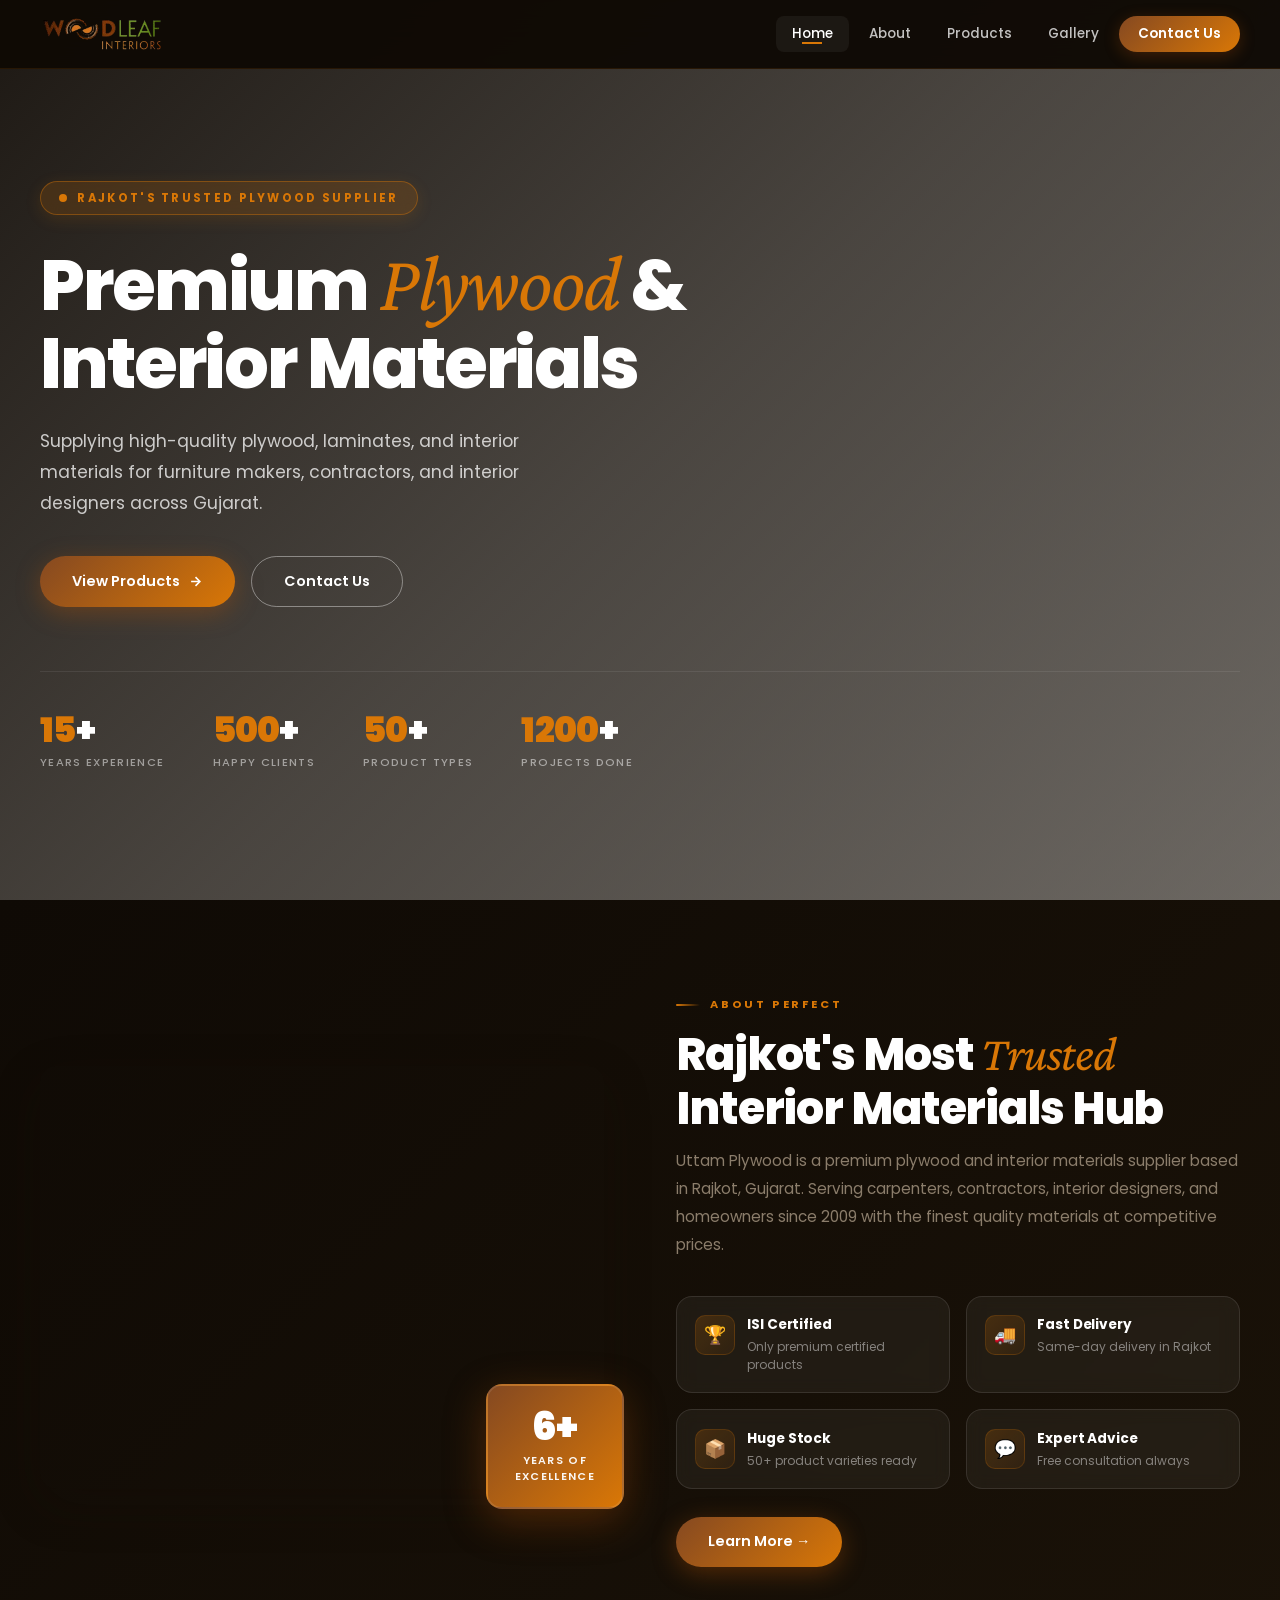
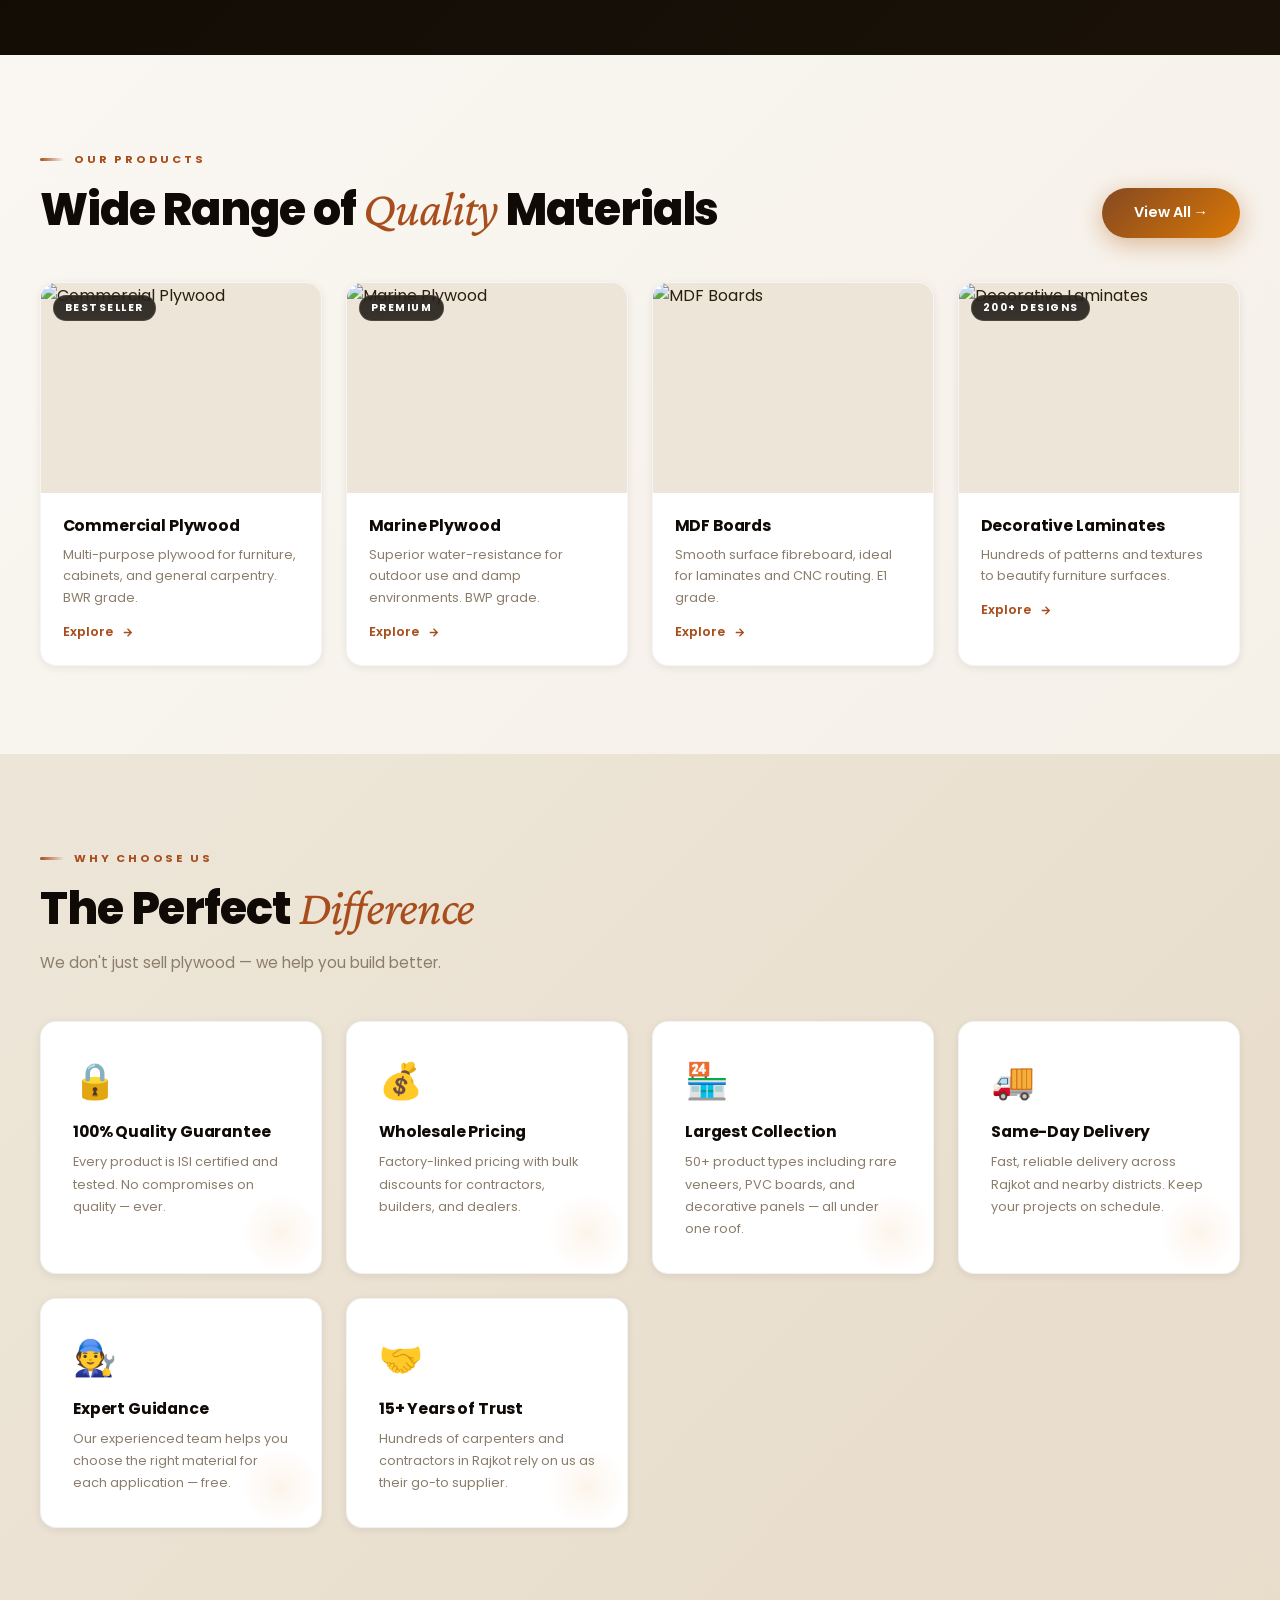
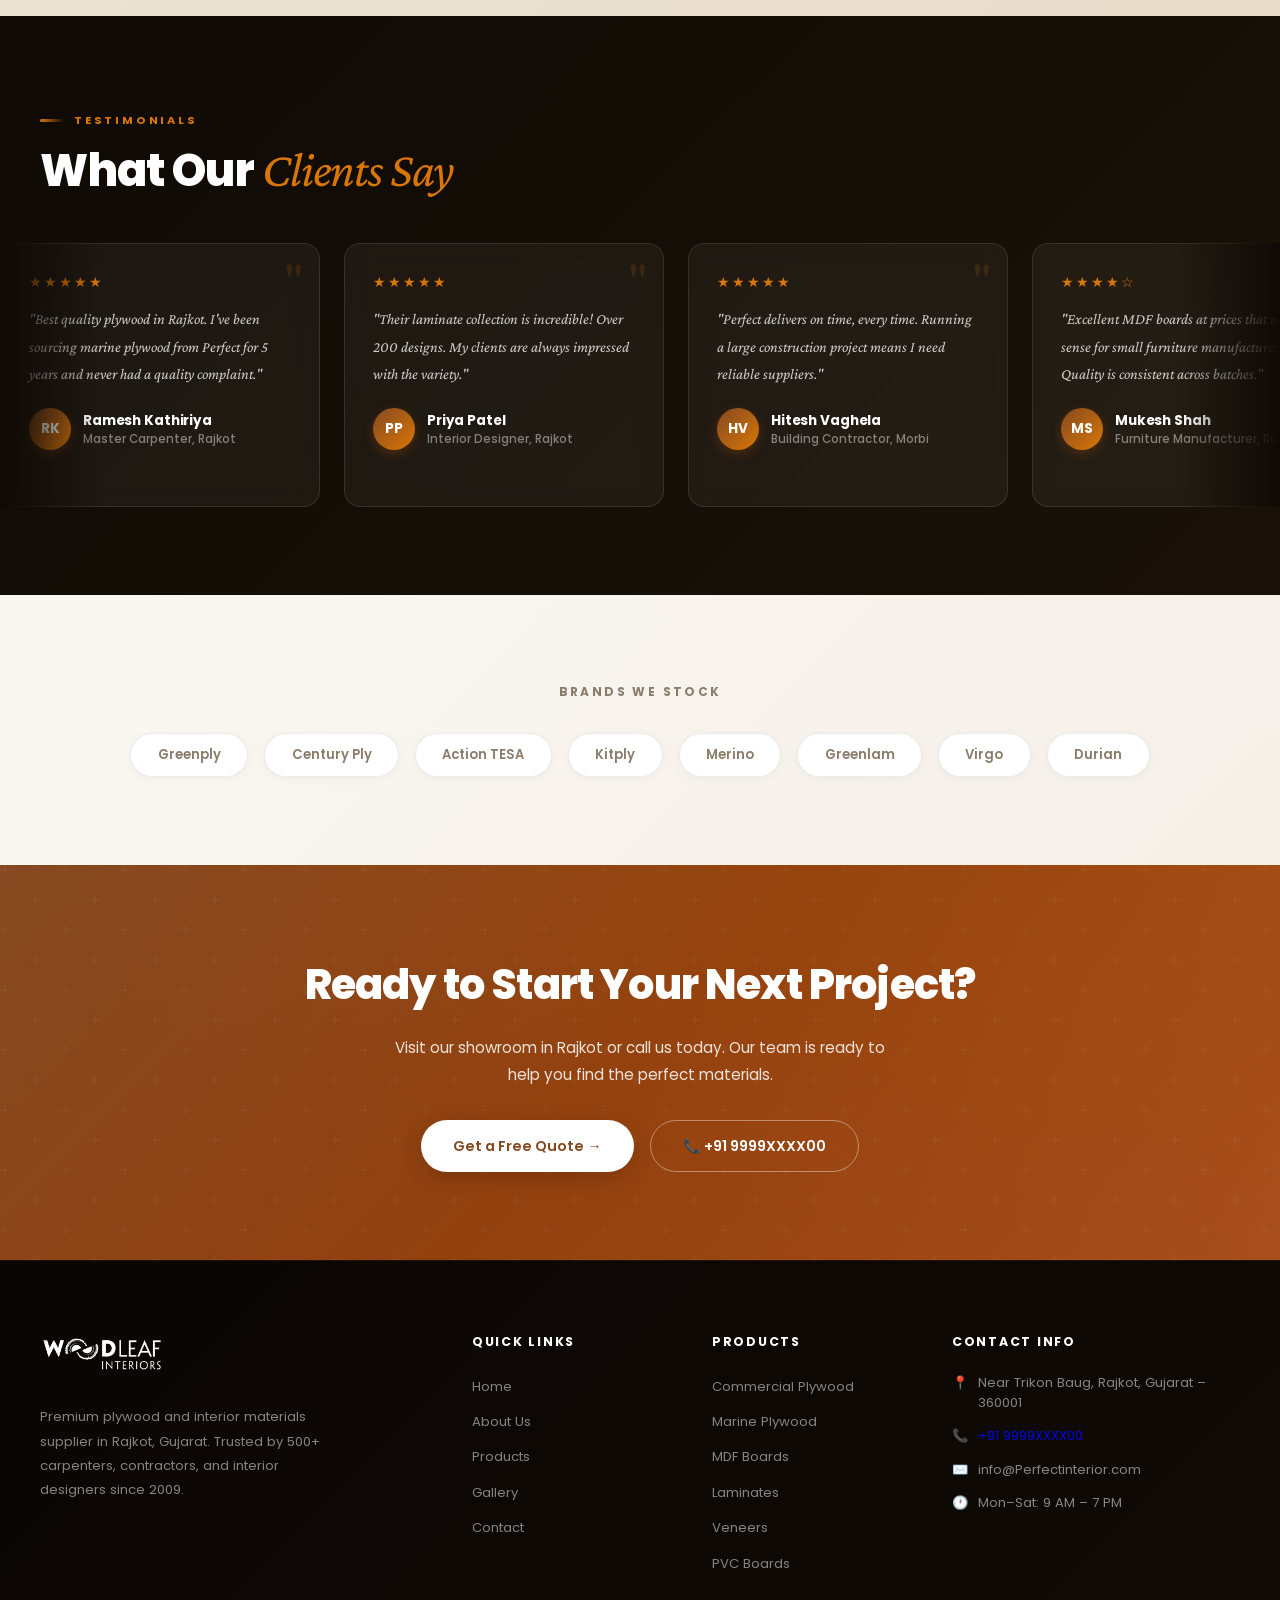
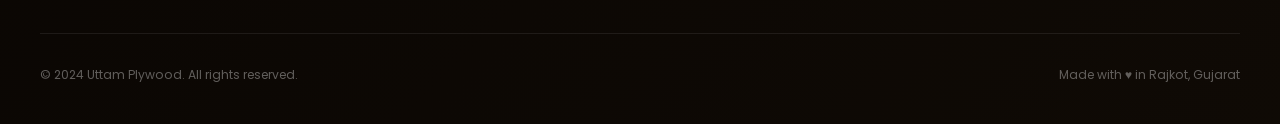
==== commit cf71798a: "Change references from WoodLeaf to Perfect" ====
--- a/index.html
+++ b/index.html
@@ -85,7 +85,7 @@
         </div>
       </div>
       <div class="reveal d2">
-        <div class="label label--lt">About WoodLeaf</div>
+        <div class="label label--lt">About Perfect</div>
         <h2 class="heading heading--white">Rajkot's Most <em>Trusted</em> Interior Materials Hub</h2>
         <p class="sub sub--lt">Uttam Plywood is a premium plywood and interior materials supplier based in Rajkot, Gujarat. Serving carpenters, contractors, interior designers, and homeowners since 2009 with the finest quality materials at competitive prices.</p>
         <div class="about-feats">
@@ -135,7 +135,7 @@
 <section class="section section--cdk">
   <div class="container">
     <div class="label reveal">Why Choose Us</div>
-    <h2 class="heading reveal">The WoodLeaf <em>Difference</em></h2>
+    <h2 class="heading reveal">The Perfect <em>Difference</em></h2>
     <p class="sub reveal">We don't just sell plywood — we help you build better.</p>
     <div class="why-grid">
       <div class="why-card reveal"><div class="why-icon">🔒</div><div class="why-title">100% Quality Guarantee</div><div class="why-desc">Every product is ISI certified and tested. No compromises on quality — ever.</div></div>
@@ -156,19 +156,19 @@
   </div>
   <div class="testi-wrap">
     <div class="testi-track">
-      <div class="testi-card"><div class="testi-stars">★★★★★</div><div class="testi-text">"Best quality plywood in Rajkot. I've been sourcing marine plywood from WoodLeaf for 5 years and never had a quality complaint."</div><div class="testi-author"><div class="testi-avatar">RK</div><div><div class="testi-name">Ramesh Kathiriya</div><div class="testi-role">Master Carpenter, Rajkot</div></div></div></div>
+      <div class="testi-card"><div class="testi-stars">★★★★★</div><div class="testi-text">"Best quality plywood in Rajkot. I've been sourcing marine plywood from Perfect for 5 years and never had a quality complaint."</div><div class="testi-author"><div class="testi-avatar">RK</div><div><div class="testi-name">Ramesh Kathiriya</div><div class="testi-role">Master Carpenter, Rajkot</div></div></div></div>
       <div class="testi-card"><div class="testi-stars">★★★★★</div><div class="testi-text">"Their laminate collection is incredible! Over 200 designs. My clients are always impressed with the variety."</div><div class="testi-author"><div class="testi-avatar">PP</div><div><div class="testi-name">Priya Patel</div><div class="testi-role">Interior Designer, Rajkot</div></div></div></div>
-      <div class="testi-card"><div class="testi-stars">★★★★★</div><div class="testi-text">"WoodLeaf delivers on time, every time. Running a large construction project means I need reliable suppliers."</div><div class="testi-author"><div class="testi-avatar">HV</div><div><div class="testi-name">Hitesh Vaghela</div><div class="testi-role">Building Contractor, Morbi</div></div></div></div>
+      <div class="testi-card"><div class="testi-stars">★★★★★</div><div class="testi-text">"Perfect delivers on time, every time. Running a large construction project means I need reliable suppliers."</div><div class="testi-author"><div class="testi-avatar">HV</div><div><div class="testi-name">Hitesh Vaghela</div><div class="testi-role">Building Contractor, Morbi</div></div></div></div>
       <div class="testi-card"><div class="testi-stars">★★★★☆</div><div class="testi-text">"Excellent MDF boards at prices that make sense for small furniture manufacturers. Quality is consistent across batches."</div><div class="testi-author"><div class="testi-avatar">MS</div><div><div class="testi-name">Mukesh Shah</div><div class="testi-role">Furniture Manufacturer, Rajkot</div></div></div></div>
       <div class="testi-card"><div class="testi-stars">★★★★★</div><div class="testi-text">"The team helped me choose the right waterproof plywood for my bathroom renovation. Their expertise saved me from a costly mistake!"</div><div class="testi-author"><div class="testi-avatar">AS</div><div><div class="testi-name">Anjali Solanki</div><div class="testi-role">Homeowner, Rajkot</div></div></div></div>
-      <div class="testi-card"><div class="testi-stars">★★★★★</div><div class="testi-text">"I've tried many suppliers in Gujarat but WoodLeaf's consistency, pricing, and service is unmatched. My first choice always."</div><div class="testi-author"><div class="testi-avatar">DM</div><div><div class="testi-name">Dhruv Mehta</div><div class="testi-role">Interior Contractor, Jamnagar</div></div></div></div>
+      <div class="testi-card"><div class="testi-stars">★★★★★</div><div class="testi-text">"I've tried many suppliers in Gujarat but Perfect's consistency, pricing, and service is unmatched. My first choice always."</div><div class="testi-author"><div class="testi-avatar">DM</div><div><div class="testi-name">Dhruv Mehta</div><div class="testi-role">Interior Contractor, Jamnagar</div></div></div></div>
       <!-- Duplicate for seamless loop -->
-      <div class="testi-card"><div class="testi-stars">★★★★★</div><div class="testi-text">"Best quality plywood in Rajkot. I've been sourcing marine plywood from WoodLeaf for 5 years and never had a quality complaint."</div><div class="testi-author"><div class="testi-avatar">RK</div><div><div class="testi-name">Ramesh Kathiriya</div><div class="testi-role">Master Carpenter, Rajkot</div></div></div></div>
+      <div class="testi-card"><div class="testi-stars">★★★★★</div><div class="testi-text">"Best quality plywood in Rajkot. I've been sourcing marine plywood from Perfect for 5 years and never had a quality complaint."</div><div class="testi-author"><div class="testi-avatar">RK</div><div><div class="testi-name">Ramesh Kathiriya</div><div class="testi-role">Master Carpenter, Rajkot</div></div></div></div>
       <div class="testi-card"><div class="testi-stars">★★★★★</div><div class="testi-text">"Their laminate collection is incredible! Over 200 designs. My clients are always impressed with the variety."</div><div class="testi-author"><div class="testi-avatar">PP</div><div><div class="testi-name">Priya Patel</div><div class="testi-role">Interior Designer, Rajkot</div></div></div></div>
-      <div class="testi-card"><div class="testi-stars">★★★★★</div><div class="testi-text">"WoodLeaf delivers on time, every time. Running a large construction project means I need reliable suppliers."</div><div class="testi-author"><div class="testi-avatar">HV</div><div><div class="testi-name">Hitesh Vaghela</div><div class="testi-role">Building Contractor, Morbi</div></div></div></div>
+      <div class="testi-card"><div class="testi-stars">★★★★★</div><div class="testi-text">"Perfect delivers on time, every time. Running a large construction project means I need reliable suppliers."</div><div class="testi-author"><div class="testi-avatar">HV</div><div><div class="testi-name">Hitesh Vaghela</div><div class="testi-role">Building Contractor, Morbi</div></div></div></div>
       <div class="testi-card"><div class="testi-stars">★★★★☆</div><div class="testi-text">"Excellent MDF boards at prices that make sense for small furniture manufacturers. Quality is consistent across batches."</div><div class="testi-author"><div class="testi-avatar">MS</div><div><div class="testi-name">Mukesh Shah</div><div class="testi-role">Furniture Manufacturer, Rajkot</div></div></div></div>
       <div class="testi-card"><div class="testi-stars">★★★★★</div><div class="testi-text">"The team helped me choose the right waterproof plywood for my bathroom renovation. Their expertise saved me from a costly mistake!"</div><div class="testi-author"><div class="testi-avatar">AS</div><div><div class="testi-name">Anjali Solanki</div><div class="testi-role">Homeowner, Rajkot</div></div></div></div>
-      <div class="testi-card"><div class="testi-stars">★★★★★</div><div class="testi-text">"I've tried many suppliers in Gujarat but WoodLeaf's consistency, pricing, and service is unmatched. My first choice always."</div><div class="testi-author"><div class="testi-avatar">DM</div><div><div class="testi-name">Dhruv Mehta</div><div class="testi-role">Interior Contractor, Jamnagar</div></div></div></div>
+      <div class="testi-card"><div class="testi-stars">★★★★★</div><div class="testi-text">"I've tried many suppliers in Gujarat but Perfect's consistency, pricing, and service is unmatched. My first choice always."</div><div class="testi-author"><div class="testi-avatar">DM</div><div><div class="testi-name">Dhruv Mehta</div><div class="testi-role">Interior Contractor, Jamnagar</div></div></div></div>
     </div>
   </div>
 </section>
@@ -235,7 +235,7 @@
         <h4>Contact Info</h4>
         <div class="f-contact"><span class="ic">📍</span><span>Near Trikon Baug, Rajkot, Gujarat – 360001</span></div>
         <div class="f-contact"><span class="ic">📞</span><a href="tel:+919876543210">+91 9999XXXX00</a></div>
-        <div class="f-contact"><span class="ic">✉️</span><span>info&#64;woodleafinterior&#46;com</span></div>
+        <div class="f-contact"><span class="ic">✉️</span><span>info&#64;Perfectinterior&#46;com</span></div>
         <div class="f-contact"><span class="ic">🕐</span><span>Mon–Sat: 9 AM – 7 PM</span></div>
       </div>
     </div>
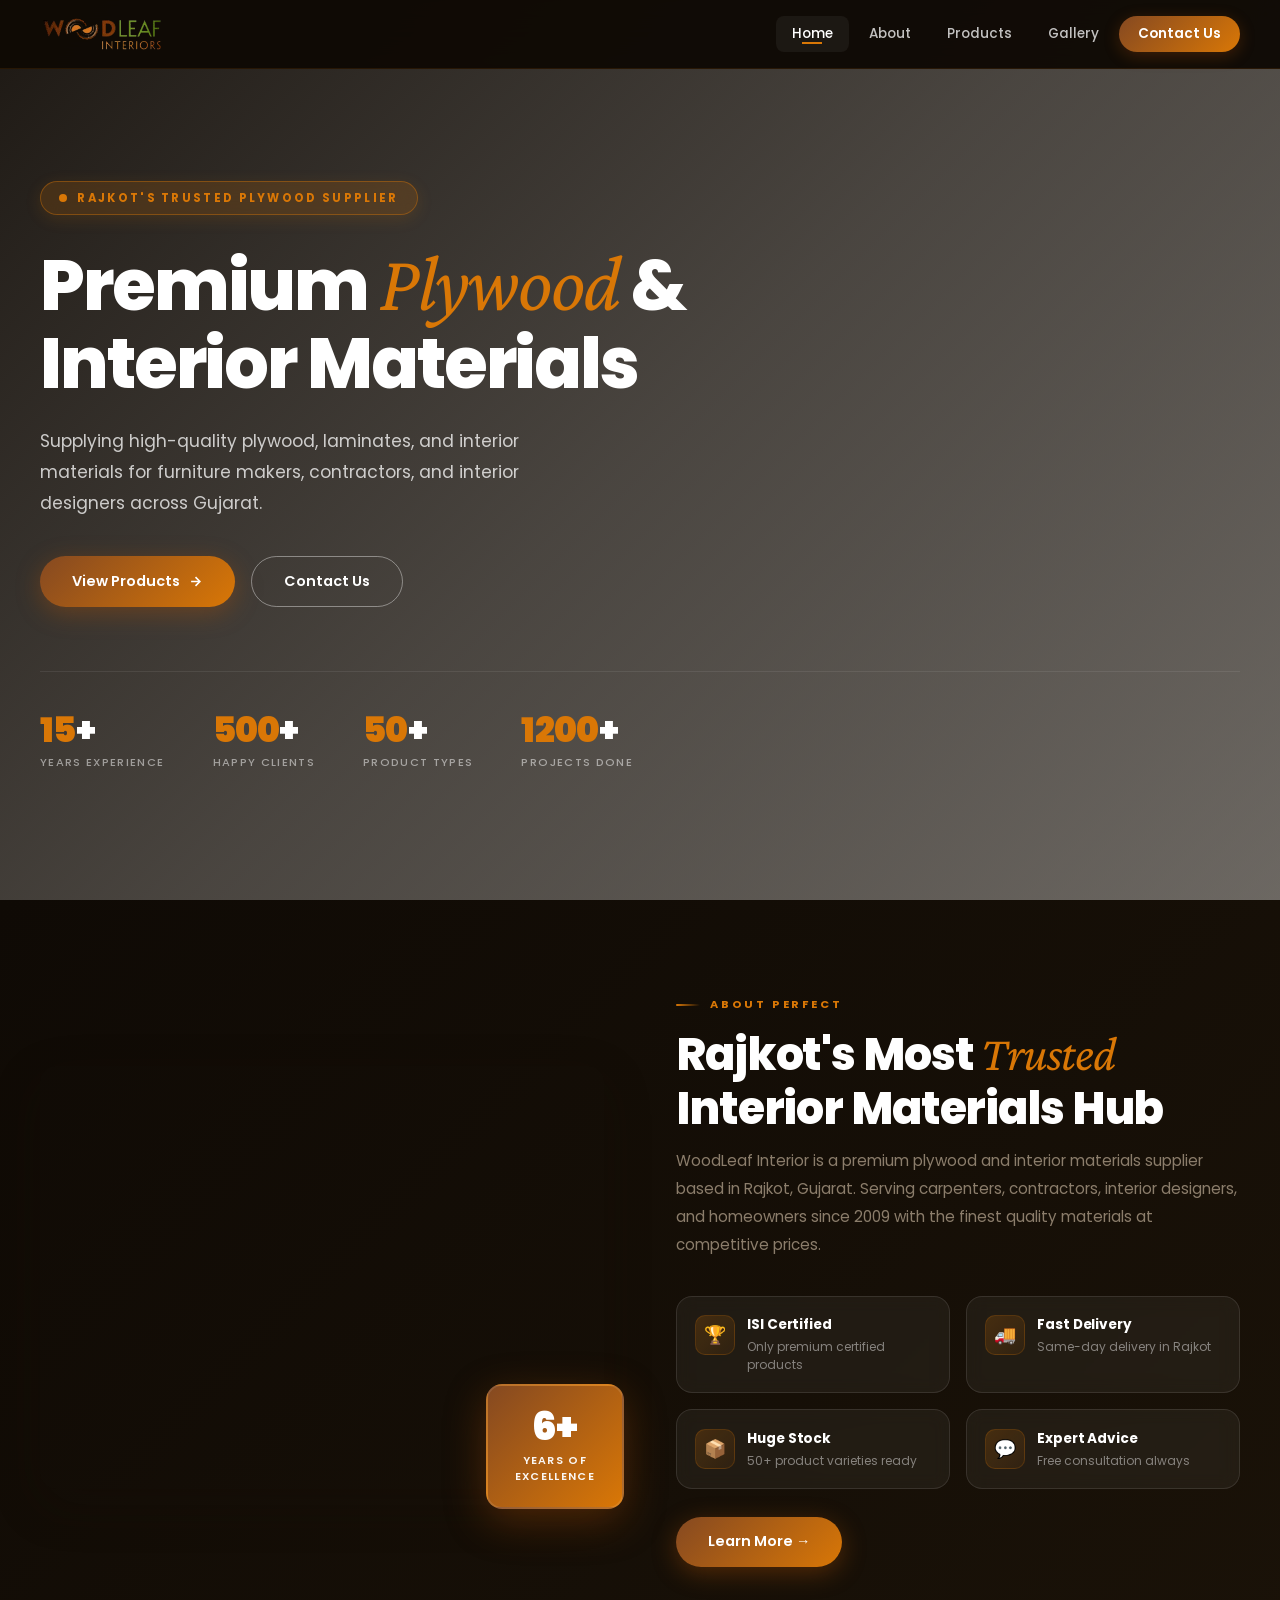
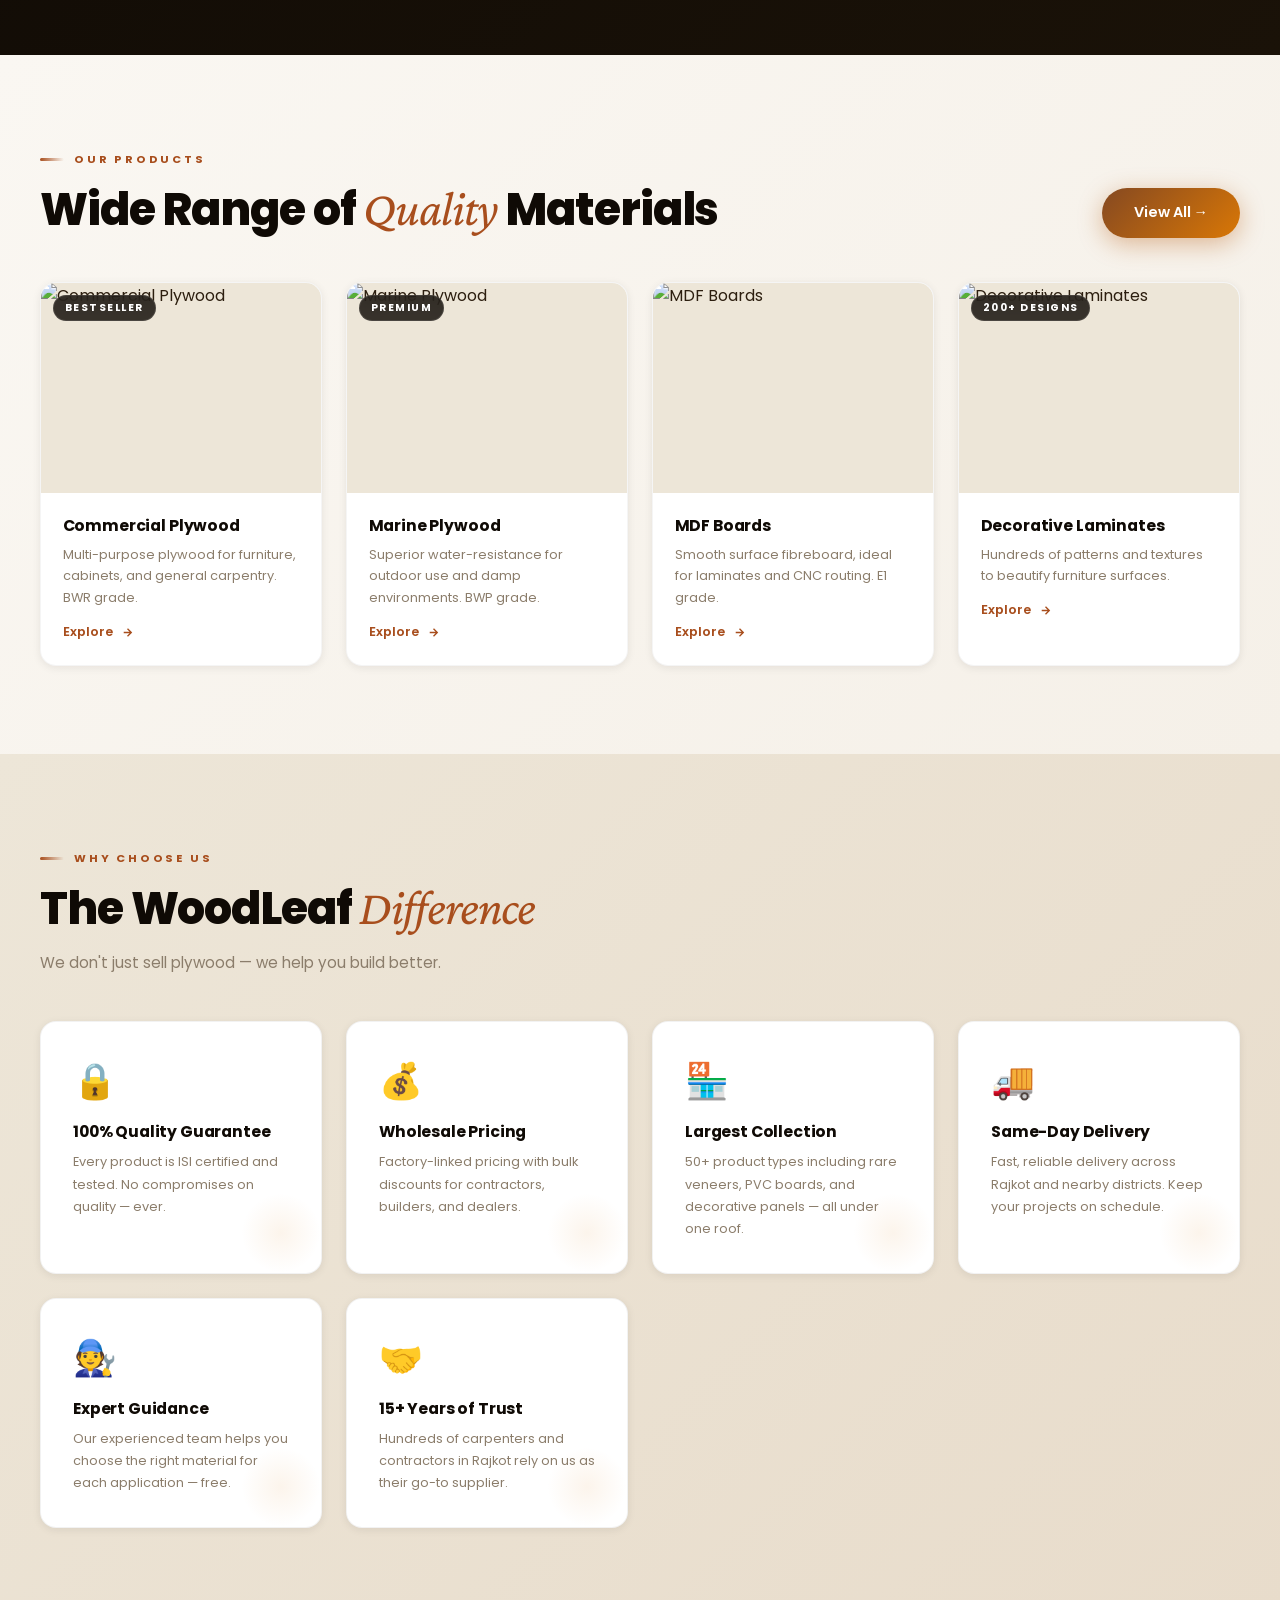
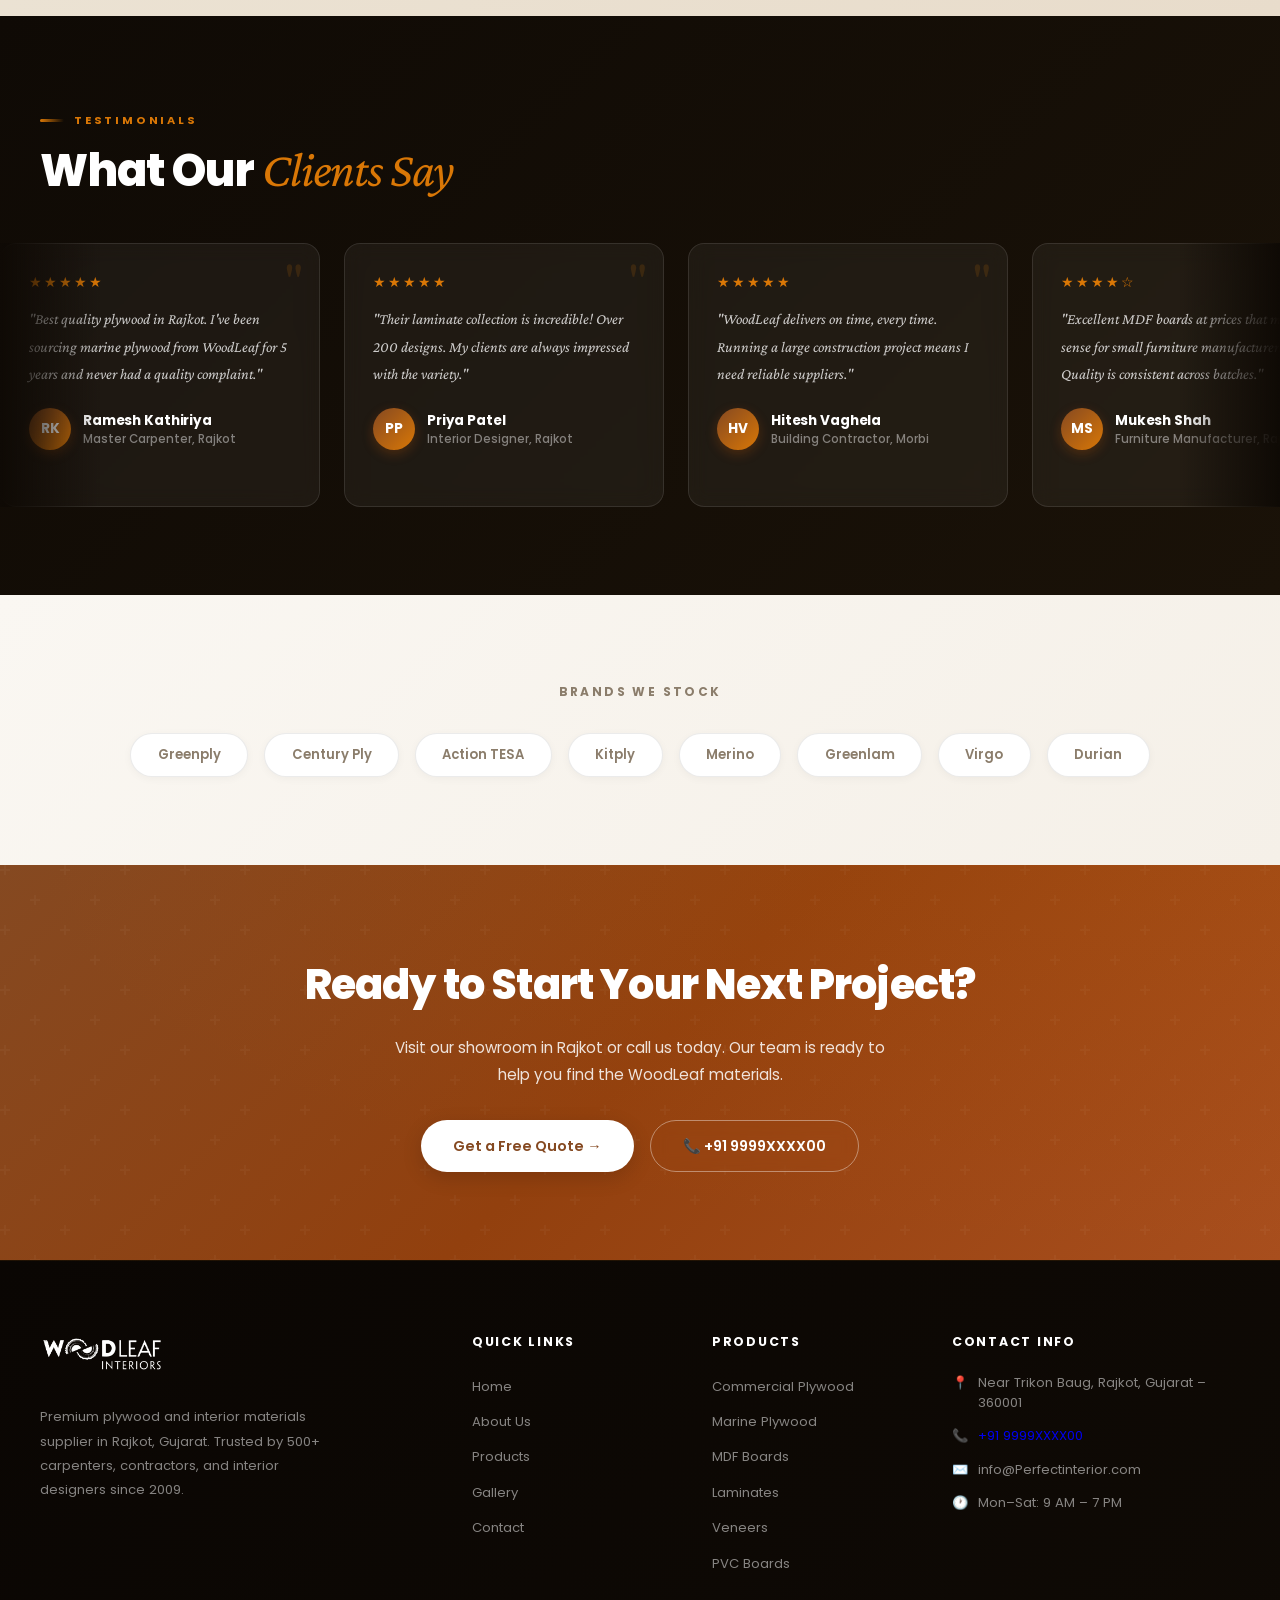
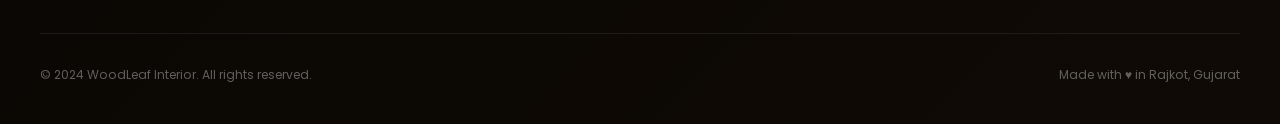
==== commit e9709149: "Update index.html" ====
--- a/index.html
+++ b/index.html
@@ -3,8 +3,8 @@
 <head>
   <meta charset="UTF-8"/>
   <meta name="viewport" content="width=device-width, initial-scale=1.0"/>
-  <title>Uttam Plywood – Premium Plywood & Interior Materials, Rajkot</title>
-  <meta name="description" content="Uttam Plywood is Rajkot's trusted supplier of commercial plywood, marine plywood, MDF boards, laminates, veneers, and interior materials."/>
+  <title>WoodLeaf Interior – Premium Plywood & Interior Materials, Rajkot</title>
+  <meta name="description" content="WoodLeaf Interior is Rajkot's trusted supplier of commercial plywood, marine plywood, MDF boards, laminates, veneers, and interior materials."/>
   <meta name="keywords" content="plywood Rajkot, interior materials Gujarat, MDF boards, laminates, marine plywood, plywood supplier Rajkot"/>
   <link rel="preconnect" href="https://fonts.googleapis.com"/>
   <link rel="preconnect" href="https://fonts.gstatic.com" crossorigin/>
@@ -17,7 +17,7 @@
 <header class="nav" id="nav">
   <div class="container">
     <div class="nav__inner">
-      <a href="index.html" class="nav__logo"><img src="\images\logo-color.png" alt="Uttam Plywood" height="44"/></a>
+      <a href="index.html" class="nav__logo"><img src="\images\logo-color.png" alt="WoodLeaf Interior" height="44"/></a>
       <ul class="nav__links">
         <li><a href="index.html">Home</a></li>
         <li><a href="about.html">About</a></li>
@@ -87,7 +87,7 @@
       <div class="reveal d2">
         <div class="label label--lt">About Perfect</div>
         <h2 class="heading heading--white">Rajkot's Most <em>Trusted</em> Interior Materials Hub</h2>
-        <p class="sub sub--lt">Uttam Plywood is a premium plywood and interior materials supplier based in Rajkot, Gujarat. Serving carpenters, contractors, interior designers, and homeowners since 2009 with the finest quality materials at competitive prices.</p>
+        <p class="sub sub--lt">WoodLeaf Interior is a premium plywood and interior materials supplier based in Rajkot, Gujarat. Serving carpenters, contractors, interior designers, and homeowners since 2009 with the finest quality materials at competitive prices.</p>
         <div class="about-feats">
           <div class="feat"><div class="feat__icon">🏆</div><div><div class="feat__title">ISI Certified</div><div class="feat__desc">Only premium certified products</div></div></div>
           <div class="feat"><div class="feat__icon">🚚</div><div><div class="feat__title">Fast Delivery</div><div class="feat__desc">Same-day delivery in Rajkot</div></div></div>
@@ -135,7 +135,7 @@
 <section class="section section--cdk">
   <div class="container">
     <div class="label reveal">Why Choose Us</div>
-    <h2 class="heading reveal">The Perfect <em>Difference</em></h2>
+    <h2 class="heading reveal">The WoodLeaf <em>Difference</em></h2>
     <p class="sub reveal">We don't just sell plywood — we help you build better.</p>
     <div class="why-grid">
       <div class="why-card reveal"><div class="why-icon">🔒</div><div class="why-title">100% Quality Guarantee</div><div class="why-desc">Every product is ISI certified and tested. No compromises on quality — ever.</div></div>
@@ -156,16 +156,16 @@
   </div>
   <div class="testi-wrap">
     <div class="testi-track">
-      <div class="testi-card"><div class="testi-stars">★★★★★</div><div class="testi-text">"Best quality plywood in Rajkot. I've been sourcing marine plywood from Perfect for 5 years and never had a quality complaint."</div><div class="testi-author"><div class="testi-avatar">RK</div><div><div class="testi-name">Ramesh Kathiriya</div><div class="testi-role">Master Carpenter, Rajkot</div></div></div></div>
+      <div class="testi-card"><div class="testi-stars">★★★★★</div><div class="testi-text">"Best quality plywood in Rajkot. I've been sourcing marine plywood from WoodLeaf for 5 years and never had a quality complaint."</div><div class="testi-author"><div class="testi-avatar">RK</div><div><div class="testi-name">Ramesh Kathiriya</div><div class="testi-role">Master Carpenter, Rajkot</div></div></div></div>
       <div class="testi-card"><div class="testi-stars">★★★★★</div><div class="testi-text">"Their laminate collection is incredible! Over 200 designs. My clients are always impressed with the variety."</div><div class="testi-author"><div class="testi-avatar">PP</div><div><div class="testi-name">Priya Patel</div><div class="testi-role">Interior Designer, Rajkot</div></div></div></div>
-      <div class="testi-card"><div class="testi-stars">★★★★★</div><div class="testi-text">"Perfect delivers on time, every time. Running a large construction project means I need reliable suppliers."</div><div class="testi-author"><div class="testi-avatar">HV</div><div><div class="testi-name">Hitesh Vaghela</div><div class="testi-role">Building Contractor, Morbi</div></div></div></div>
+      <div class="testi-card"><div class="testi-stars">★★★★★</div><div class="testi-text">"WoodLeaf delivers on time, every time. Running a large construction project means I need reliable suppliers."</div><div class="testi-author"><div class="testi-avatar">HV</div><div><div class="testi-name">Hitesh Vaghela</div><div class="testi-role">Building Contractor, Morbi</div></div></div></div>
       <div class="testi-card"><div class="testi-stars">★★★★☆</div><div class="testi-text">"Excellent MDF boards at prices that make sense for small furniture manufacturers. Quality is consistent across batches."</div><div class="testi-author"><div class="testi-avatar">MS</div><div><div class="testi-name">Mukesh Shah</div><div class="testi-role">Furniture Manufacturer, Rajkot</div></div></div></div>
       <div class="testi-card"><div class="testi-stars">★★★★★</div><div class="testi-text">"The team helped me choose the right waterproof plywood for my bathroom renovation. Their expertise saved me from a costly mistake!"</div><div class="testi-author"><div class="testi-avatar">AS</div><div><div class="testi-name">Anjali Solanki</div><div class="testi-role">Homeowner, Rajkot</div></div></div></div>
       <div class="testi-card"><div class="testi-stars">★★★★★</div><div class="testi-text">"I've tried many suppliers in Gujarat but Perfect's consistency, pricing, and service is unmatched. My first choice always."</div><div class="testi-author"><div class="testi-avatar">DM</div><div><div class="testi-name">Dhruv Mehta</div><div class="testi-role">Interior Contractor, Jamnagar</div></div></div></div>
       <!-- Duplicate for seamless loop -->
-      <div class="testi-card"><div class="testi-stars">★★★★★</div><div class="testi-text">"Best quality plywood in Rajkot. I've been sourcing marine plywood from Perfect for 5 years and never had a quality complaint."</div><div class="testi-author"><div class="testi-avatar">RK</div><div><div class="testi-name">Ramesh Kathiriya</div><div class="testi-role">Master Carpenter, Rajkot</div></div></div></div>
+      <div class="testi-card"><div class="testi-stars">★★★★★</div><div class="testi-text">"Best quality plywood in Rajkot. I've been sourcing marine plywood from WoodLeaf for 5 years and never had a quality complaint."</div><div class="testi-author"><div class="testi-avatar">RK</div><div><div class="testi-name">Ramesh Kathiriya</div><div class="testi-role">Master Carpenter, Rajkot</div></div></div></div>
       <div class="testi-card"><div class="testi-stars">★★★★★</div><div class="testi-text">"Their laminate collection is incredible! Over 200 designs. My clients are always impressed with the variety."</div><div class="testi-author"><div class="testi-avatar">PP</div><div><div class="testi-name">Priya Patel</div><div class="testi-role">Interior Designer, Rajkot</div></div></div></div>
-      <div class="testi-card"><div class="testi-stars">★★★★★</div><div class="testi-text">"Perfect delivers on time, every time. Running a large construction project means I need reliable suppliers."</div><div class="testi-author"><div class="testi-avatar">HV</div><div><div class="testi-name">Hitesh Vaghela</div><div class="testi-role">Building Contractor, Morbi</div></div></div></div>
+      <div class="testi-card"><div class="testi-stars">★★★★★</div><div class="testi-text">"WoodLeaf delivers on time, every time. Running a large construction project means I need reliable suppliers."</div><div class="testi-author"><div class="testi-avatar">HV</div><div><div class="testi-name">Hitesh Vaghela</div><div class="testi-role">Building Contractor, Morbi</div></div></div></div>
       <div class="testi-card"><div class="testi-stars">★★★★☆</div><div class="testi-text">"Excellent MDF boards at prices that make sense for small furniture manufacturers. Quality is consistent across batches."</div><div class="testi-author"><div class="testi-avatar">MS</div><div><div class="testi-name">Mukesh Shah</div><div class="testi-role">Furniture Manufacturer, Rajkot</div></div></div></div>
       <div class="testi-card"><div class="testi-stars">★★★★★</div><div class="testi-text">"The team helped me choose the right waterproof plywood for my bathroom renovation. Their expertise saved me from a costly mistake!"</div><div class="testi-author"><div class="testi-avatar">AS</div><div><div class="testi-name">Anjali Solanki</div><div class="testi-role">Homeowner, Rajkot</div></div></div></div>
       <div class="testi-card"><div class="testi-stars">★★★★★</div><div class="testi-text">"I've tried many suppliers in Gujarat but Perfect's consistency, pricing, and service is unmatched. My first choice always."</div><div class="testi-author"><div class="testi-avatar">DM</div><div><div class="testi-name">Dhruv Mehta</div><div class="testi-role">Interior Contractor, Jamnagar</div></div></div></div>
@@ -194,7 +194,7 @@
 <div class="cta">
   <div class="container cta__inner">
     <h2>Ready to Start Your Next Project?</h2>
-    <p>Visit our showroom in Rajkot or call us today. Our team is ready to help you find the perfect materials.</p>
+    <p>Visit our showroom in Rajkot or call us today. Our team is ready to help you find the WoodLeaf materials.</p>
     <div class="cta__btns">
       <a href="contact.html" class="btn btn-white">Get a Free Quote →</a>
       <a href="tel:+919876543210" class="btn btn-outline">📞 +91 9999XXXX00</a>
@@ -207,7 +207,7 @@
   <div class="container">
     <div class="footer-grid">
       <div>
-        <a href="index.html" class="footer-logo"><img src="images/logo-color.png" alt="Uttam Plywood" height="52"/></a>
+        <a href="index.html" class="footer-logo"><img src="images/logo-color.png" alt="WoodLeaf Interior" height="52"/></a>
         <p class="footer-about">Premium plywood and interior materials supplier in Rajkot, Gujarat. Trusted by 500+ carpenters, contractors, and interior designers since 2009.</p>
       </div>
       <div>
@@ -240,7 +240,7 @@
       </div>
     </div>
     <div class="footer-bottom">
-      <span>© 2024 Uttam Plywood. All rights reserved.</span>
+      <span>© 2024 WoodLeaf Interior. All rights reserved.</span>
       <span>Made with ♥ in Rajkot, Gujarat</span>
     </div>
   </div>
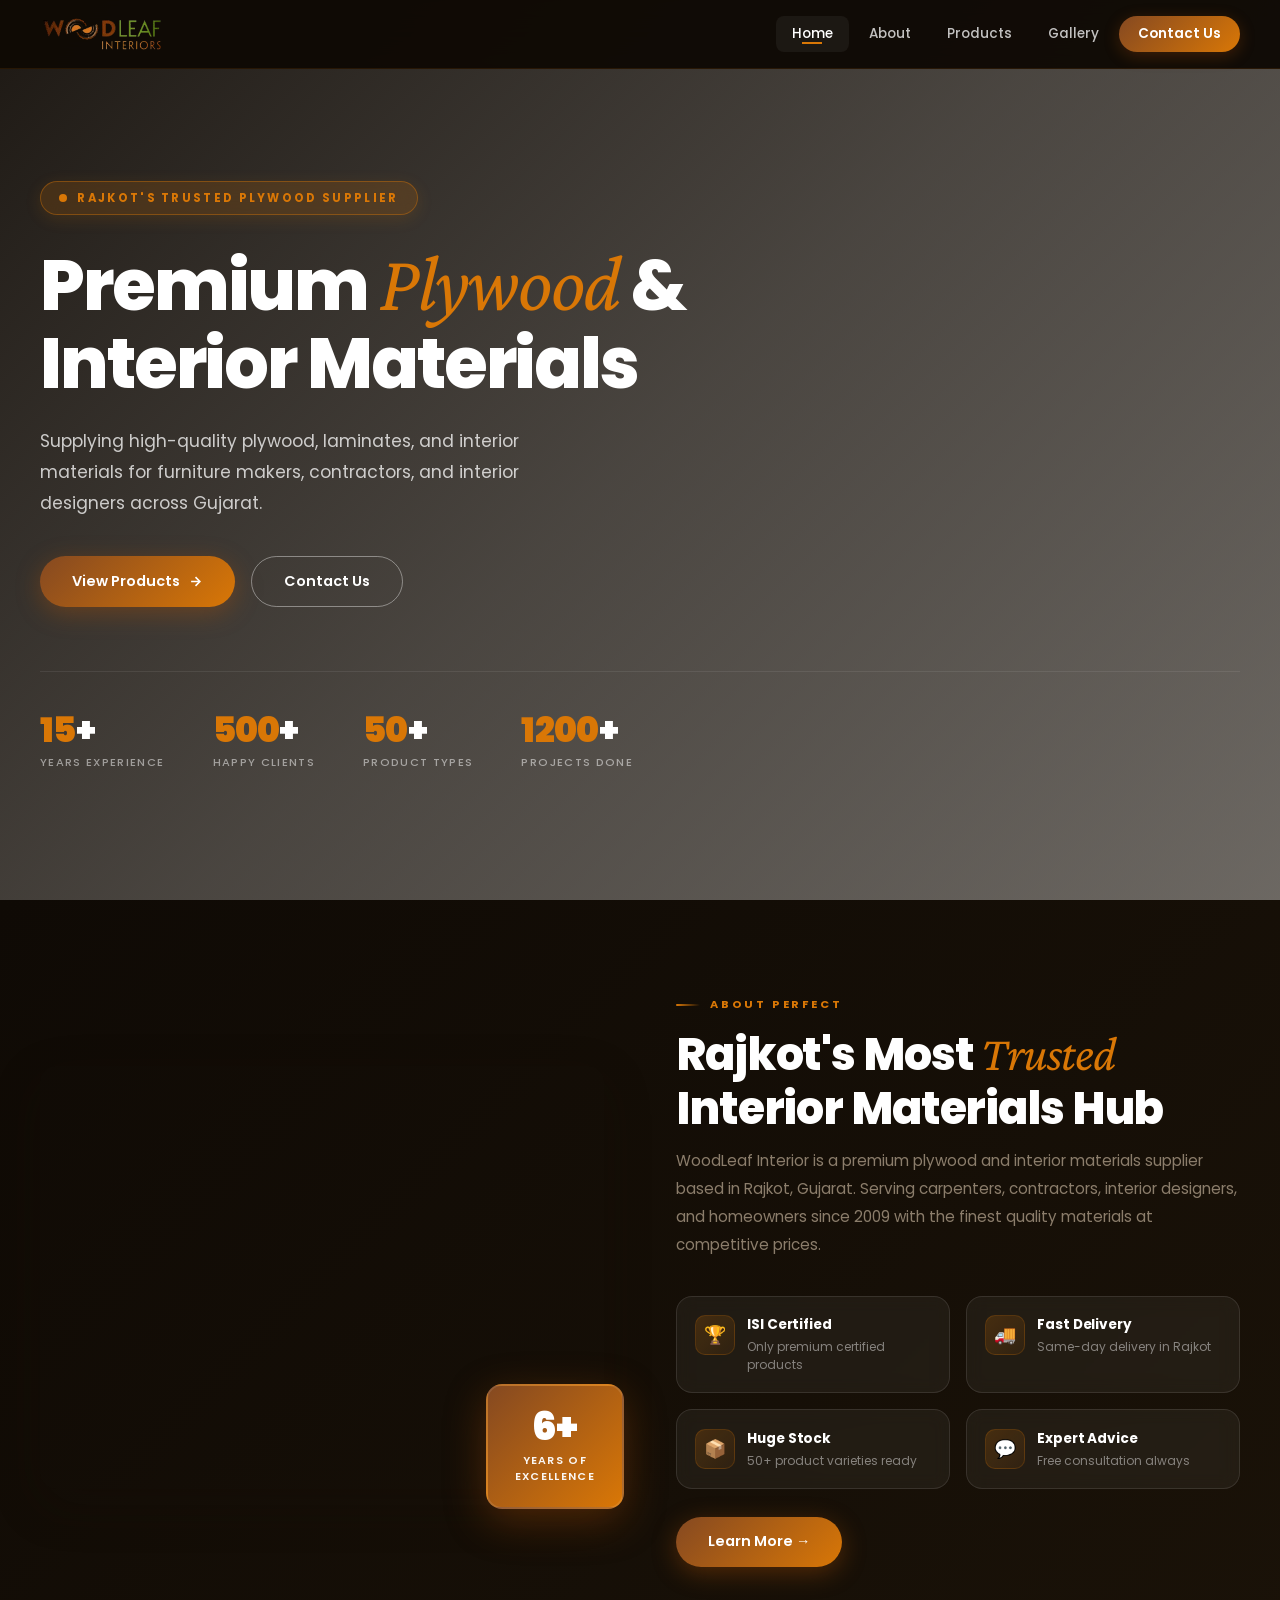
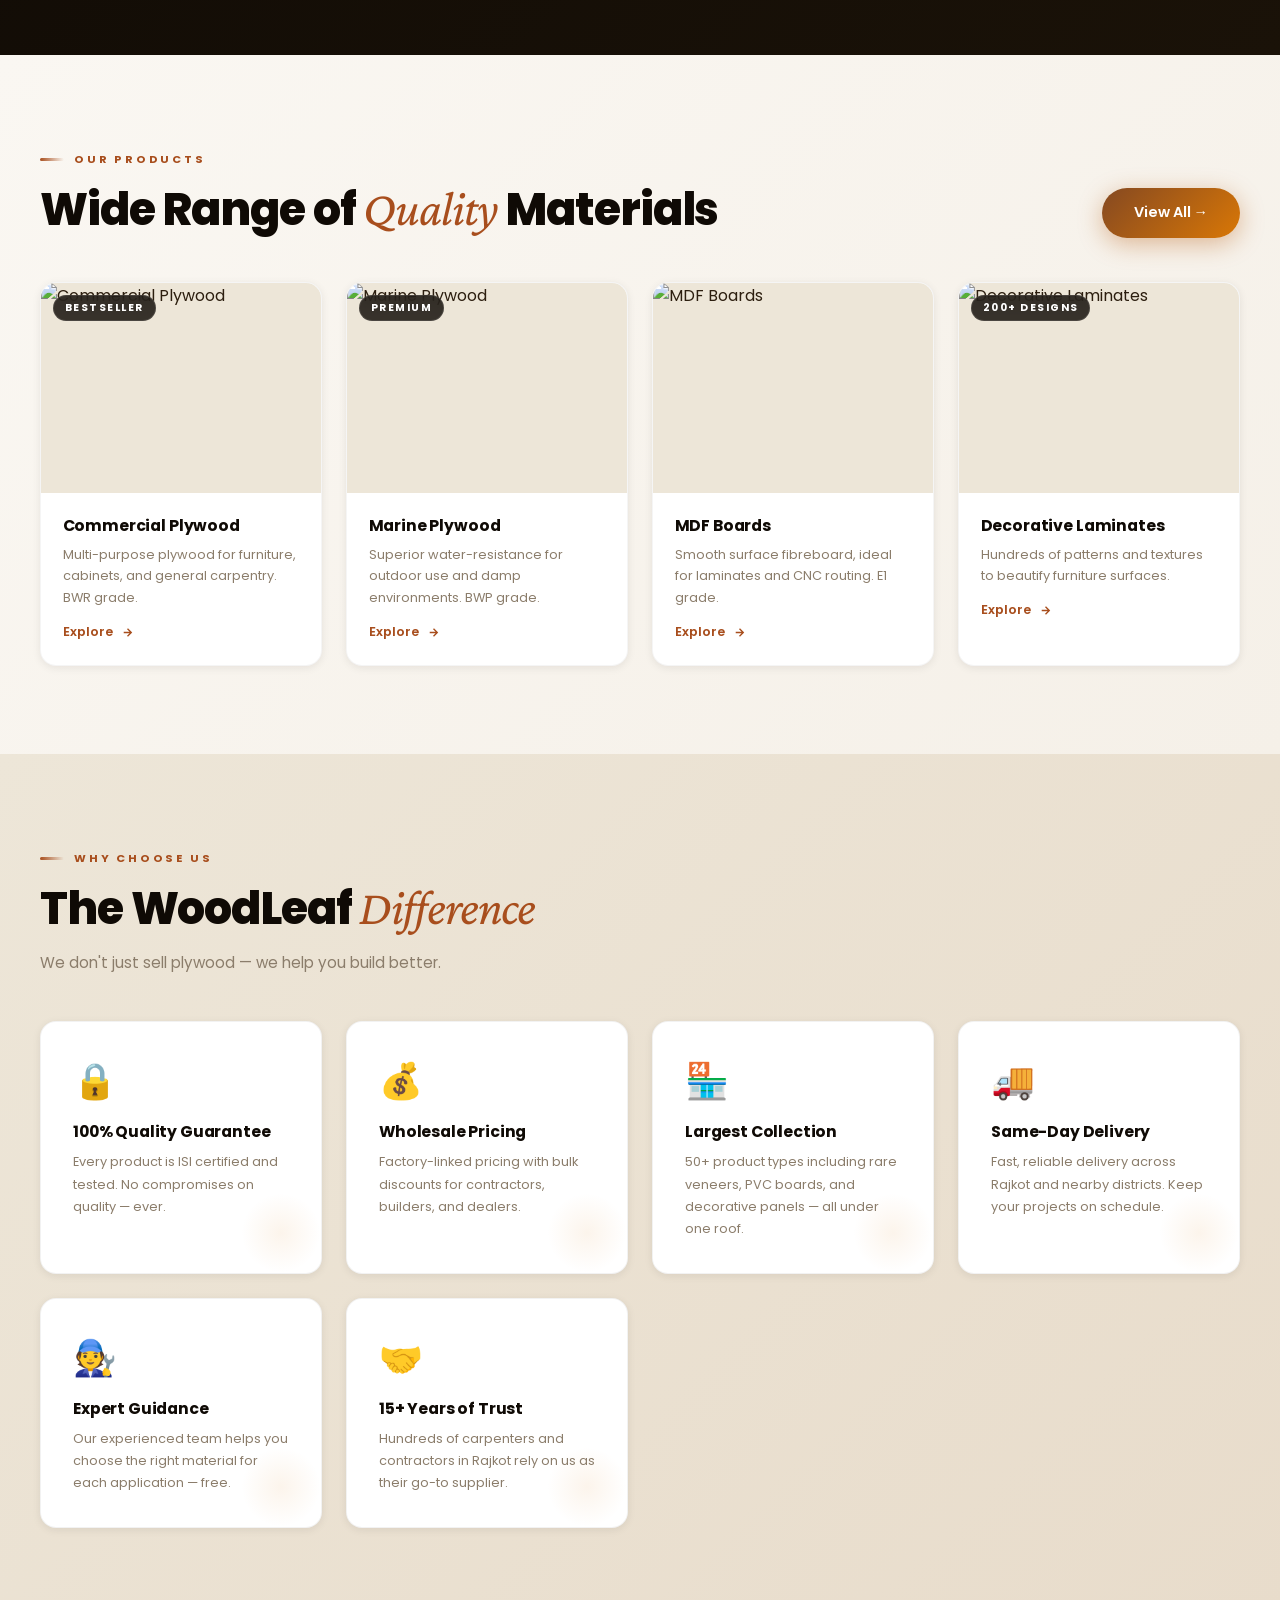
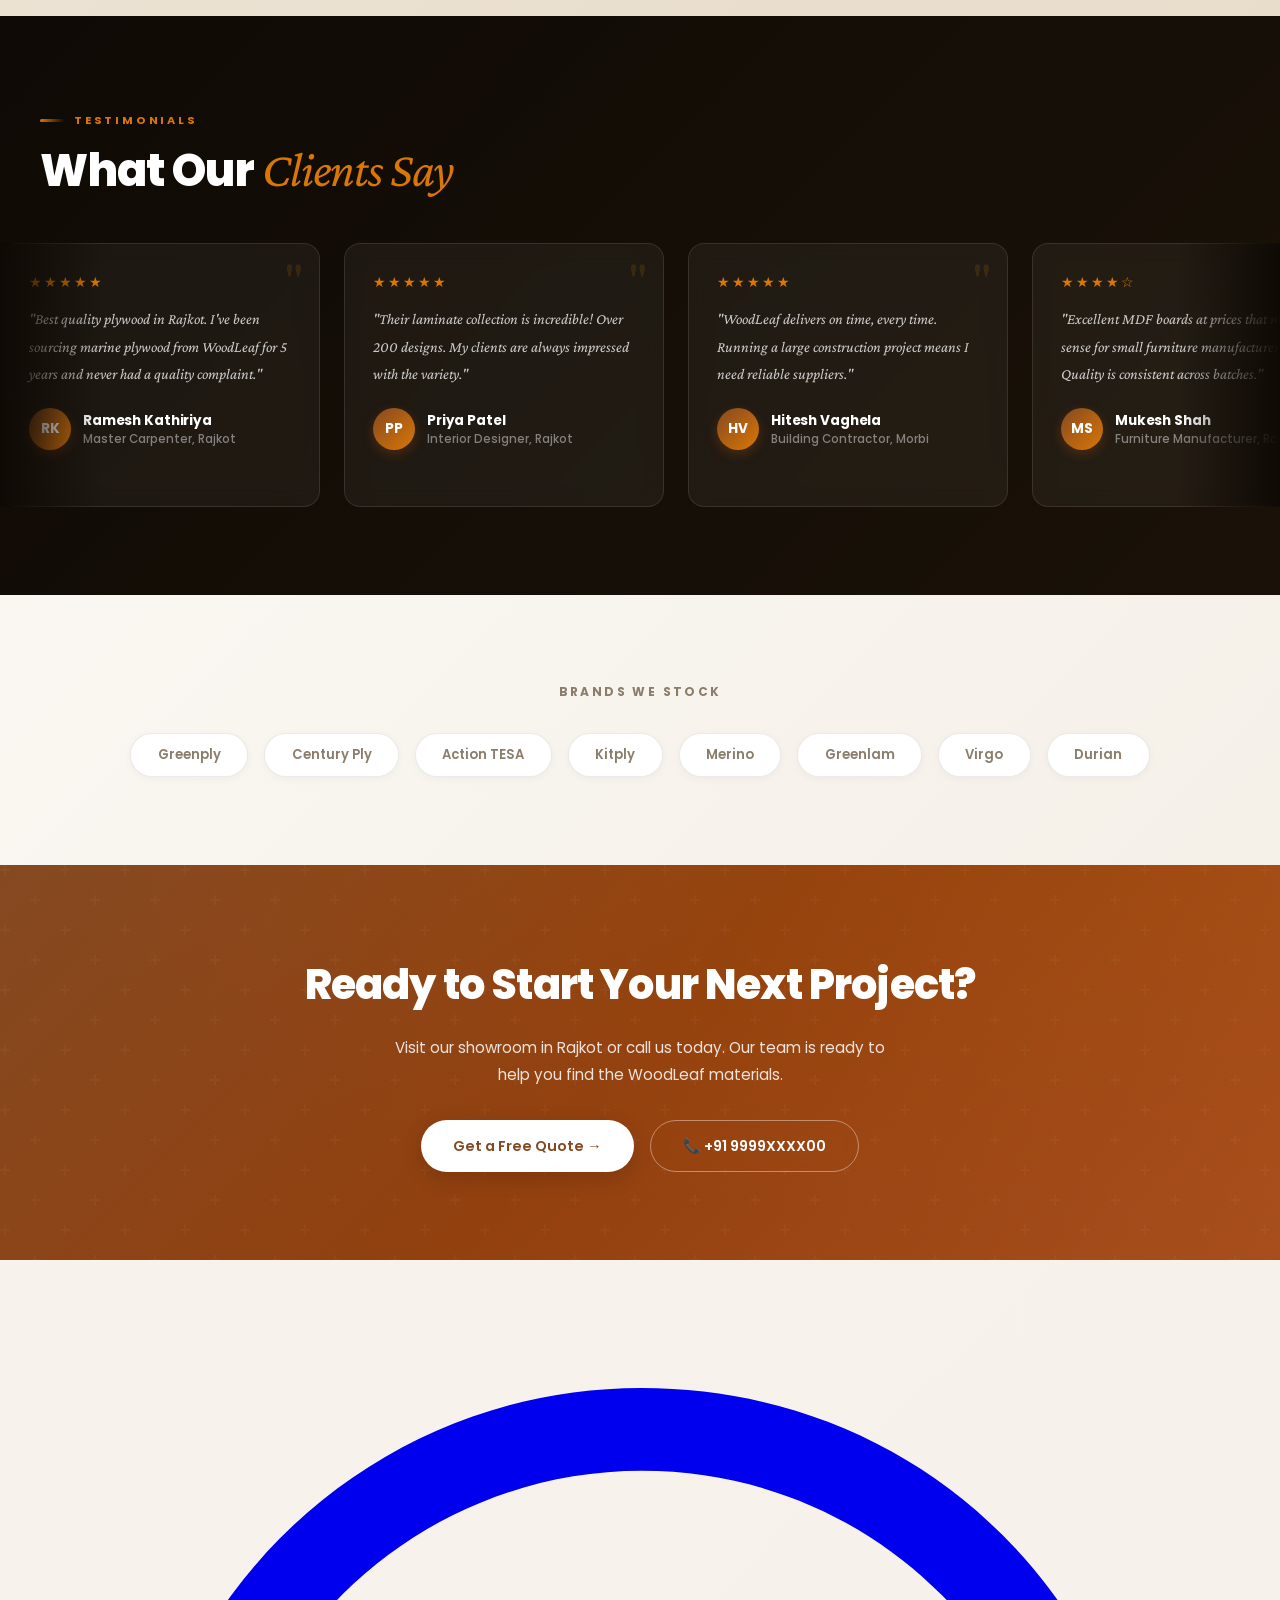
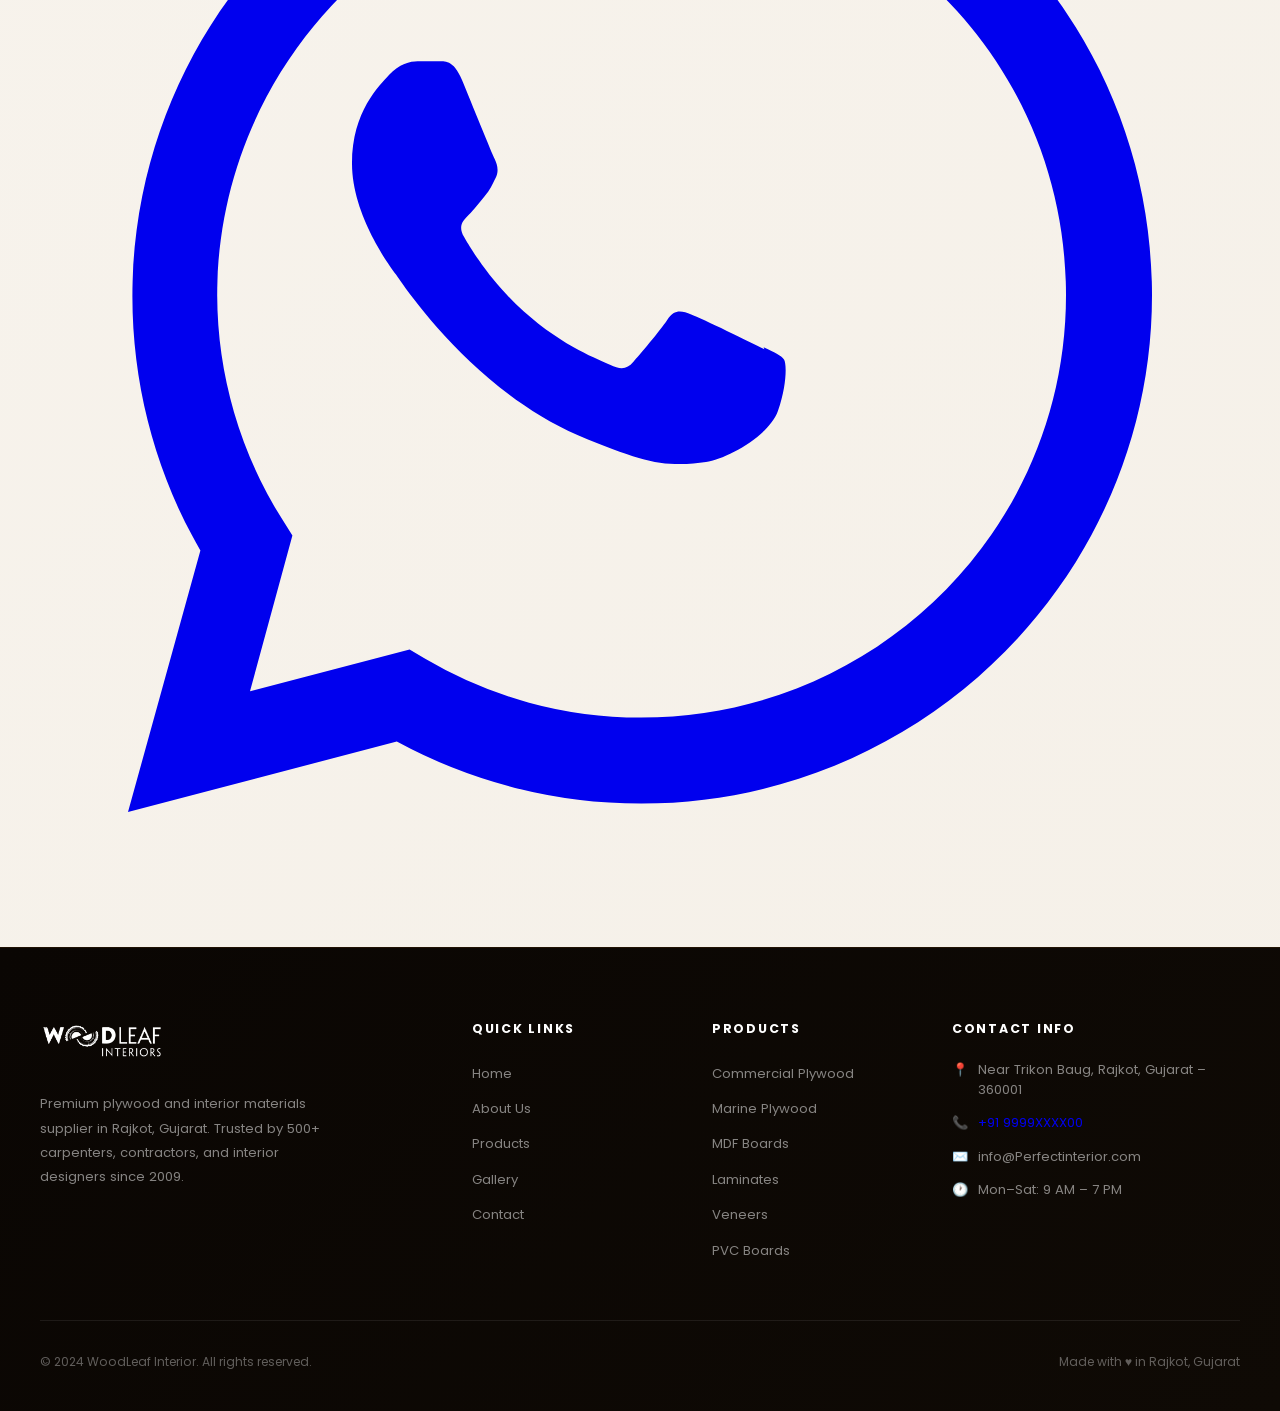
==== commit c3a239c9: "Implement WhatsApp floating button in index.html Added a WhatsApp floating button for user inquiries" ====
--- a/index.html
+++ b/index.html
@@ -201,7 +201,19 @@
     </div>
   </div>
 </div>
-
+<!-- WhatsApp Floating Button -->
+<a
+  href="https://wa.me/9974342827?text=Hello%20Demo%20Plywood%2C%20I%20want%20to%20know%20more%20about%20your%20products."
+  class="whatsapp-float"
+  target="_blank"
+  rel="noopener noreferrer"
+  aria-label="Chat on WhatsApp"
+>
+  <svg viewBox="0 0 32 32" aria-hidden="true">
+    <path fill="currentColor" d="M19.11 17.23c-.27-.14-1.58-.78-1.83-.87-.24-.09-.42-.14-.6.14-.18.27-.69.87-.85 1.05-.15.18-.31.2-.58.07-.27-.14-1.13-.42-2.16-1.34-.8-.71-1.34-1.59-1.49-1.86-.16-.27-.02-.41.12-.55.12-.12.27-.31.4-.47.13-.15.18-.27.27-.45.09-.18.04-.34-.02-.47-.07-.14-.6-1.45-.82-1.98-.22-.53-.44-.46-.6-.47h-.51c-.18 0-.47.07-.71.34-.24.27-.93.91-.93 2.22 0 1.31.96 2.58 1.09 2.76.13.18 1.88 2.87 4.56 4.03.64.28 1.14.45 1.52.57.64.2 1.22.17 1.68.1.51-.08 1.58-.65 1.8-1.28.22-.63.22-1.17.15-1.28-.07-.11-.24-.18-.51-.31Z"/>
+    <path fill="currentColor" d="M16.03 3.2c-7.02 0-12.72 5.69-12.72 12.71 0 2.24.59 4.43 1.7 6.35L3.2 28.8l6.72-1.76a12.78 12.78 0 0 0 6.11 1.55h.01c7.01 0 12.76-5.69 12.76-12.71 0-3.4-1.33-6.59-3.73-9-2.4-2.4-5.6-3.68-9.04-3.68Zm0 23.24h-.01a10.6 10.6 0 0 1-5.39-1.47l-.39-.23-3.99 1.04 1.06-3.89-.25-.4a10.55 10.55 0 0 1-1.63-5.6c0-5.86 4.76-10.62 10.62-10.62 2.83 0 5.5 1.1 7.5 3.11 2 2 3.1 4.66 3.1 7.5 0 5.86-4.77 10.56-10.62 10.56Z"/>
+  </svg>
+</a>
 <!-- ===== FOOTER ===== -->
 <footer>
   <div class="container">
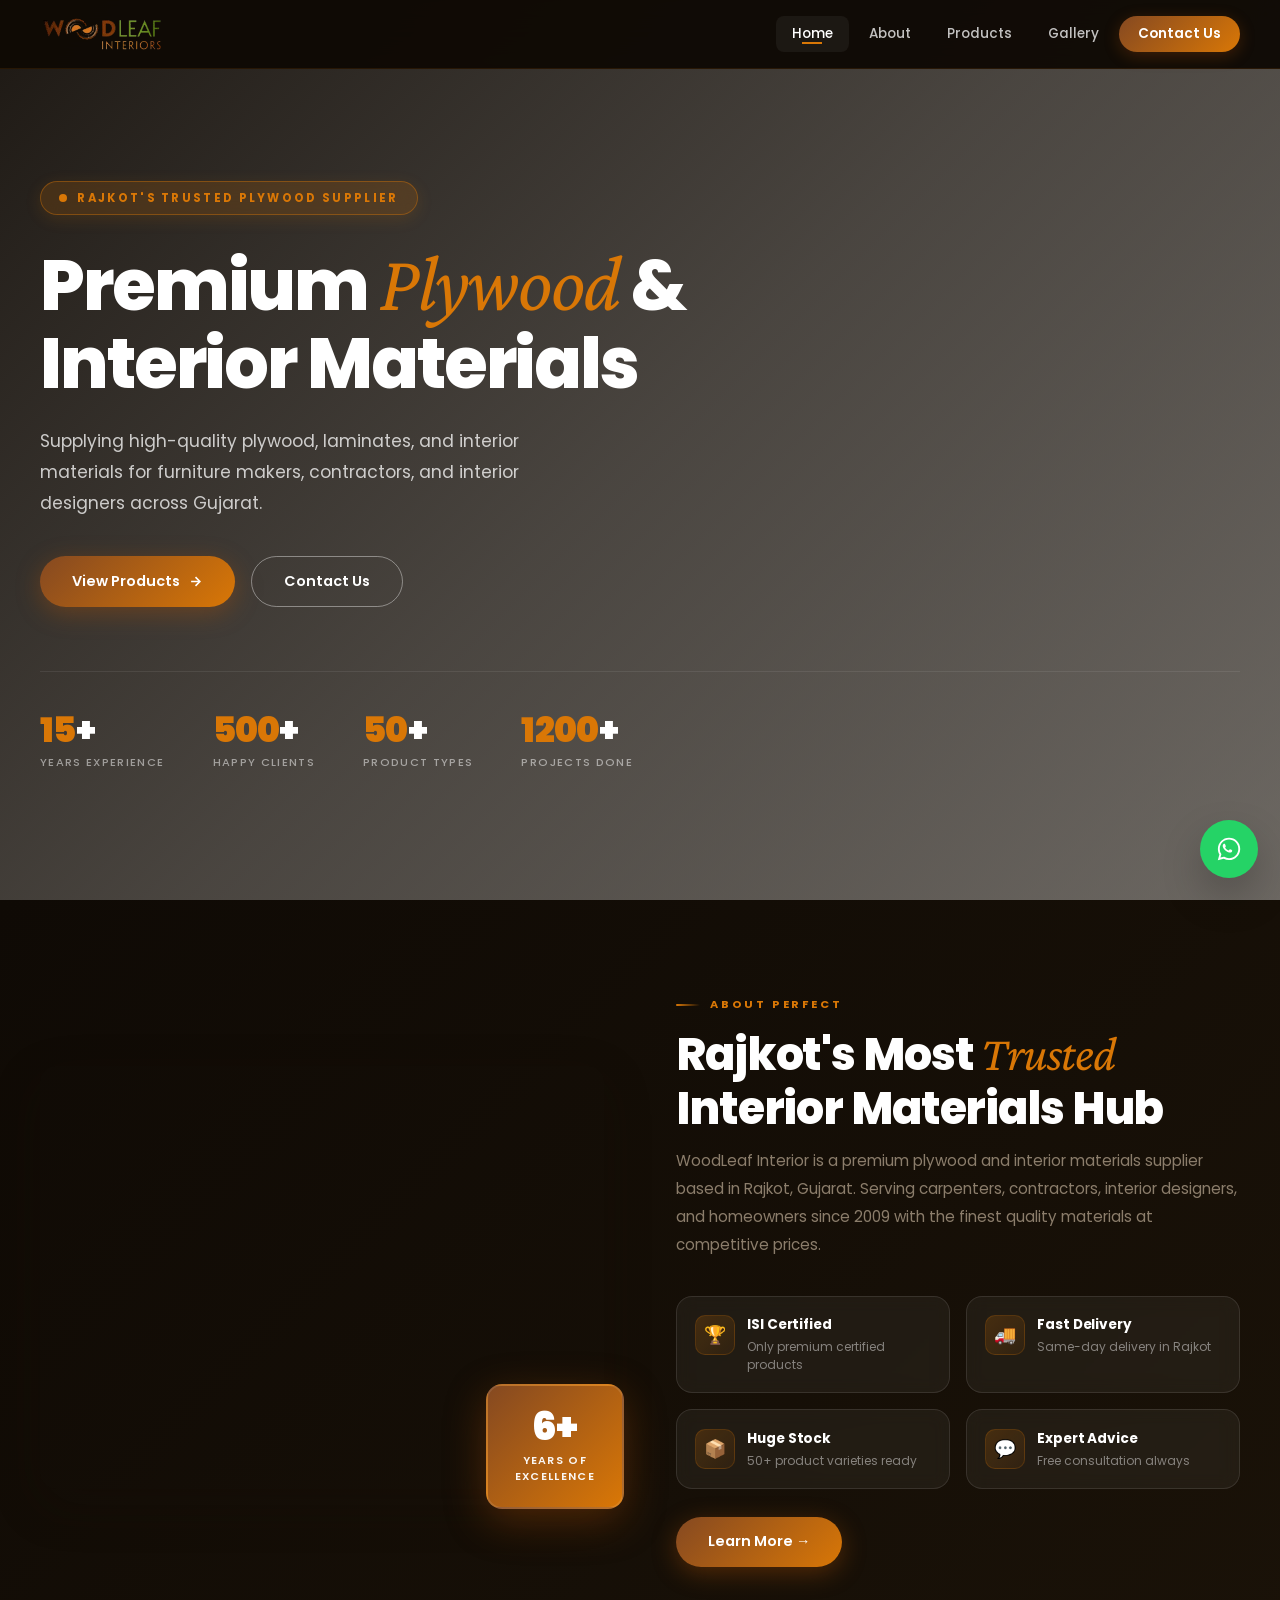
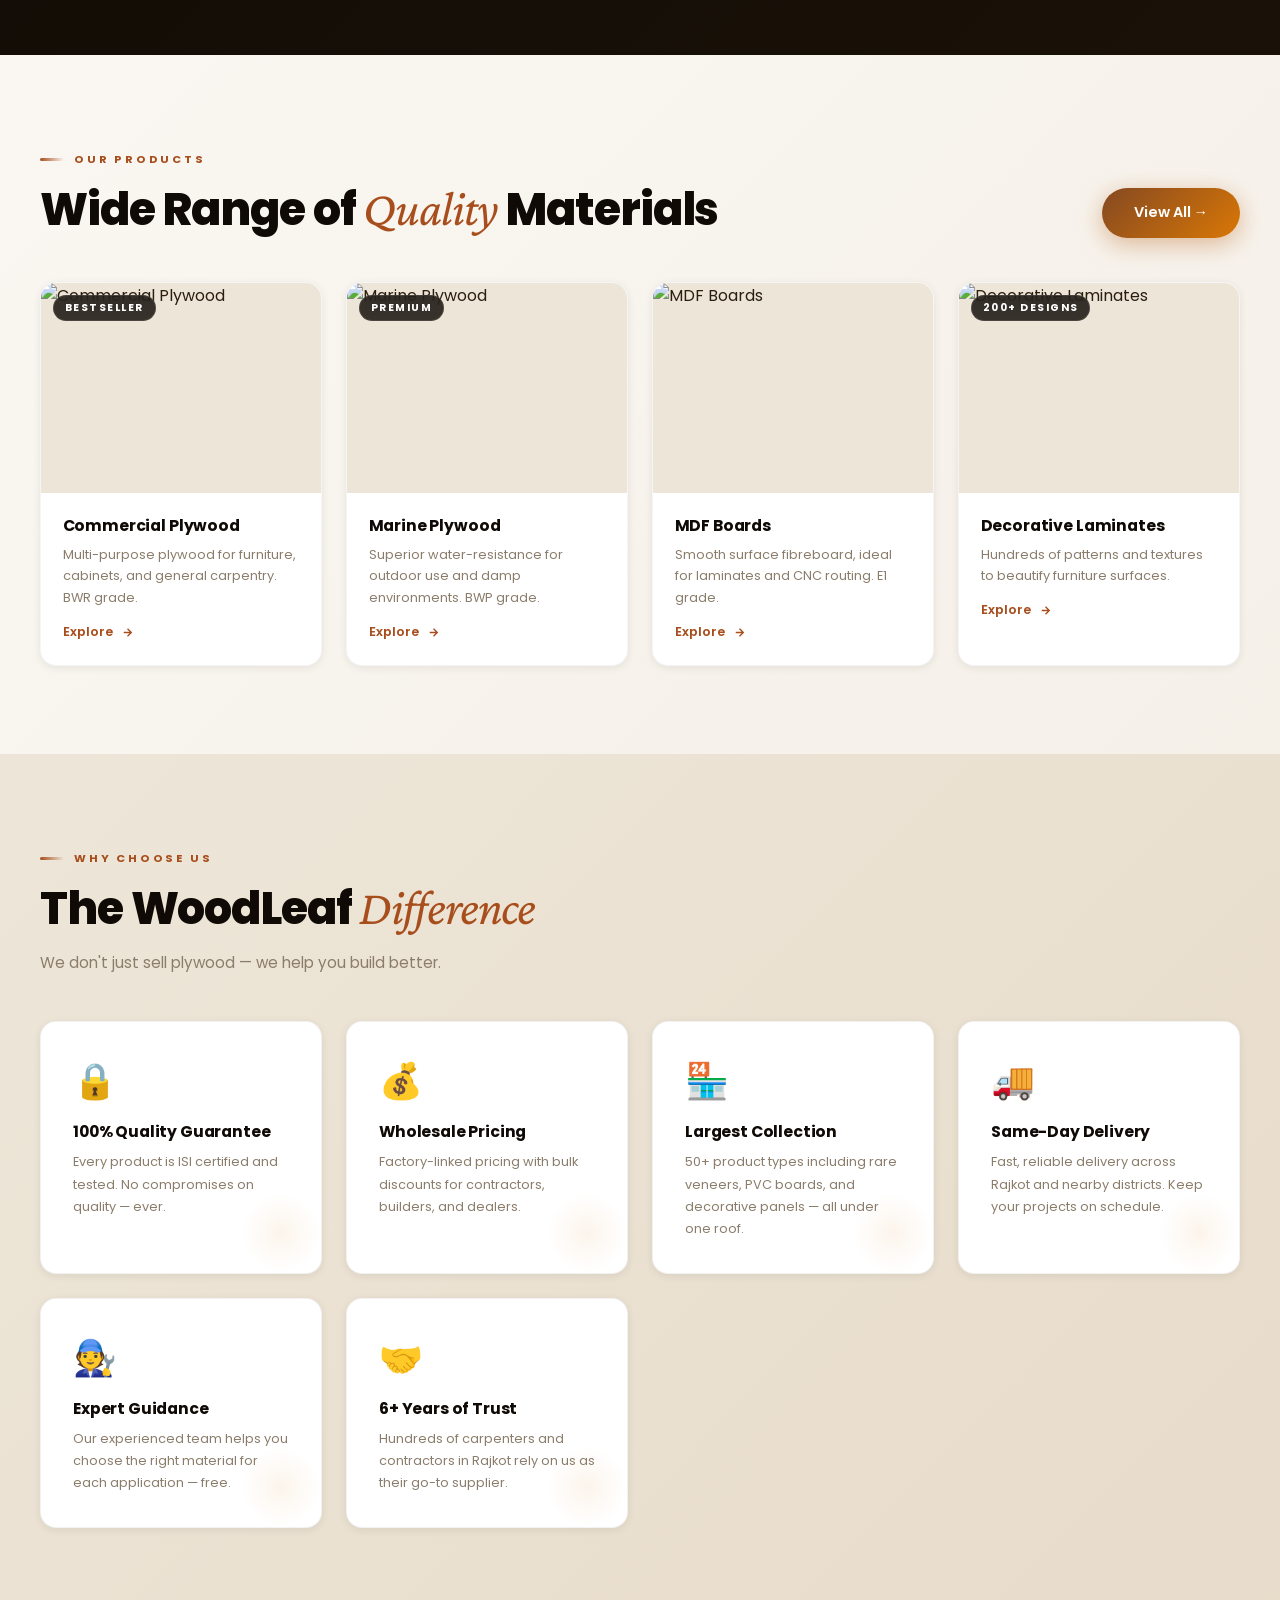
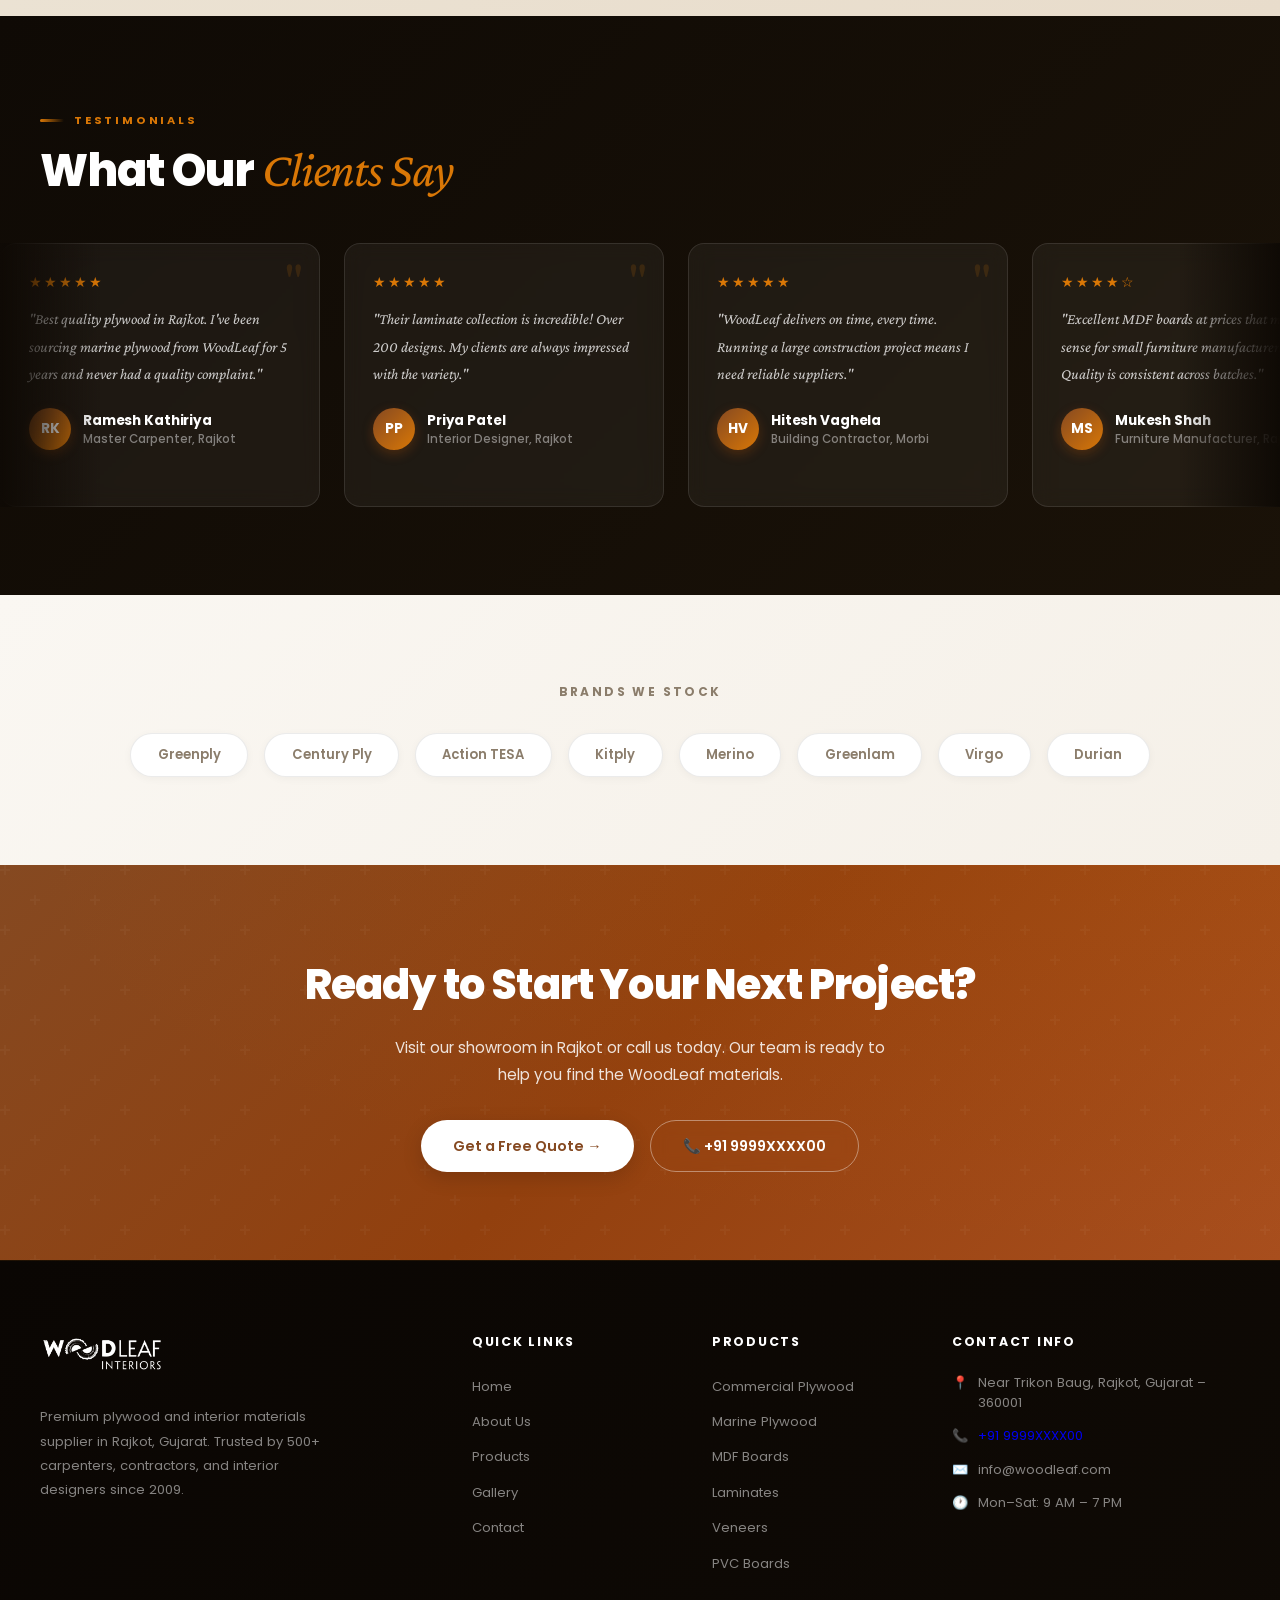
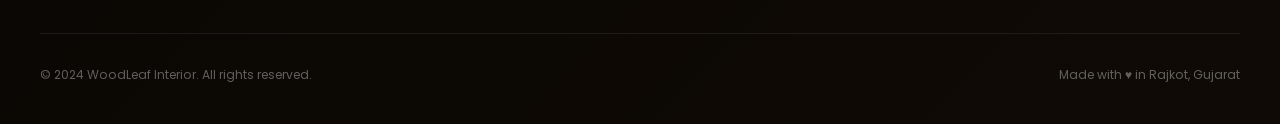
==== commit 409574ad: "Update index.html" ====
--- a/index.html
+++ b/index.html
@@ -143,7 +143,7 @@
       <div class="why-card reveal d2"><div class="why-icon">🏪</div><div class="why-title">Largest Collection</div><div class="why-desc">50+ product types including rare veneers, PVC boards, and decorative panels — all under one roof.</div></div>
       <div class="why-card reveal d3"><div class="why-icon">🚚</div><div class="why-title">Same-Day Delivery</div><div class="why-desc">Fast, reliable delivery across Rajkot and nearby districts. Keep your projects on schedule.</div></div>
       <div class="why-card reveal"><div class="why-icon">🧑‍🔧</div><div class="why-title">Expert Guidance</div><div class="why-desc">Our experienced team helps you choose the right material for each application — free.</div></div>
-      <div class="why-card reveal d1"><div class="why-icon">🤝</div><div class="why-title">15+ Years of Trust</div><div class="why-desc">Hundreds of carpenters and contractors in Rajkot rely on us as their go-to supplier.</div></div>
+      <div class="why-card reveal d1"><div class="why-icon">🤝</div><div class="why-title">6+ Years of Trust</div><div class="why-desc">Hundreds of carpenters and contractors in Rajkot rely on us as their go-to supplier.</div></div>
     </div>
   </div>
 </section>
@@ -247,7 +247,7 @@
         <h4>Contact Info</h4>
         <div class="f-contact"><span class="ic">📍</span><span>Near Trikon Baug, Rajkot, Gujarat – 360001</span></div>
         <div class="f-contact"><span class="ic">📞</span><a href="tel:+919876543210">+91 9999XXXX00</a></div>
-        <div class="f-contact"><span class="ic">✉️</span><span>info&#64;Perfectinterior&#46;com</span></div>
+        <div class="f-contact"><span class="ic">✉️</span><span>info&#64;woodleaf&#46;com</span></div>
         <div class="f-contact"><span class="ic">🕐</span><span>Mon–Sat: 9 AM – 7 PM</span></div>
       </div>
     </div>
--- a/css/styles.css
+++ b/css/styles.css
@@ -1004,6 +1004,47 @@
   font-size: .85rem; color: var(--muted);
 }
 
+.whatsapp-float {
+    position: fixed;
+    right: 22px;
+    bottom: 22px;
+    width: 58px;
+    height: 58px;
+    border-radius: 50%;
+    background: #25D366;
+    color: #ffffff;
+    display: flex;
+    align-items: center;
+    justify-content: center;
+    box-shadow: 0 18px 40px rgba(0, 0, 0, 0.22);
+    z-index: 9999;
+    transition: transform 0.25s ease, box-shadow 0.25s ease, background 0.25s ease;
+  }
+
+  .whatsapp-float svg {
+    width: 28px;
+    height: 28px;
+  }
+
+  .whatsapp-float:hover {
+    transform: translateY(-4px) scale(1.04);
+    box-shadow: 0 24px 50px rgba(0, 0, 0, 0.28);
+    background: #1fba57;
+  }
+
+  @media (max-width: 768px) {
+    .whatsapp-float {
+      right: 16px;
+      bottom: 16px;
+      width: 54px;
+      height: 54px;
+    }
+
+    .whatsapp-float svg {
+      width: 26px;
+      height: 26px;
+    }
+  }
 /* ============================================================
    FOOTER
    ============================================================ */
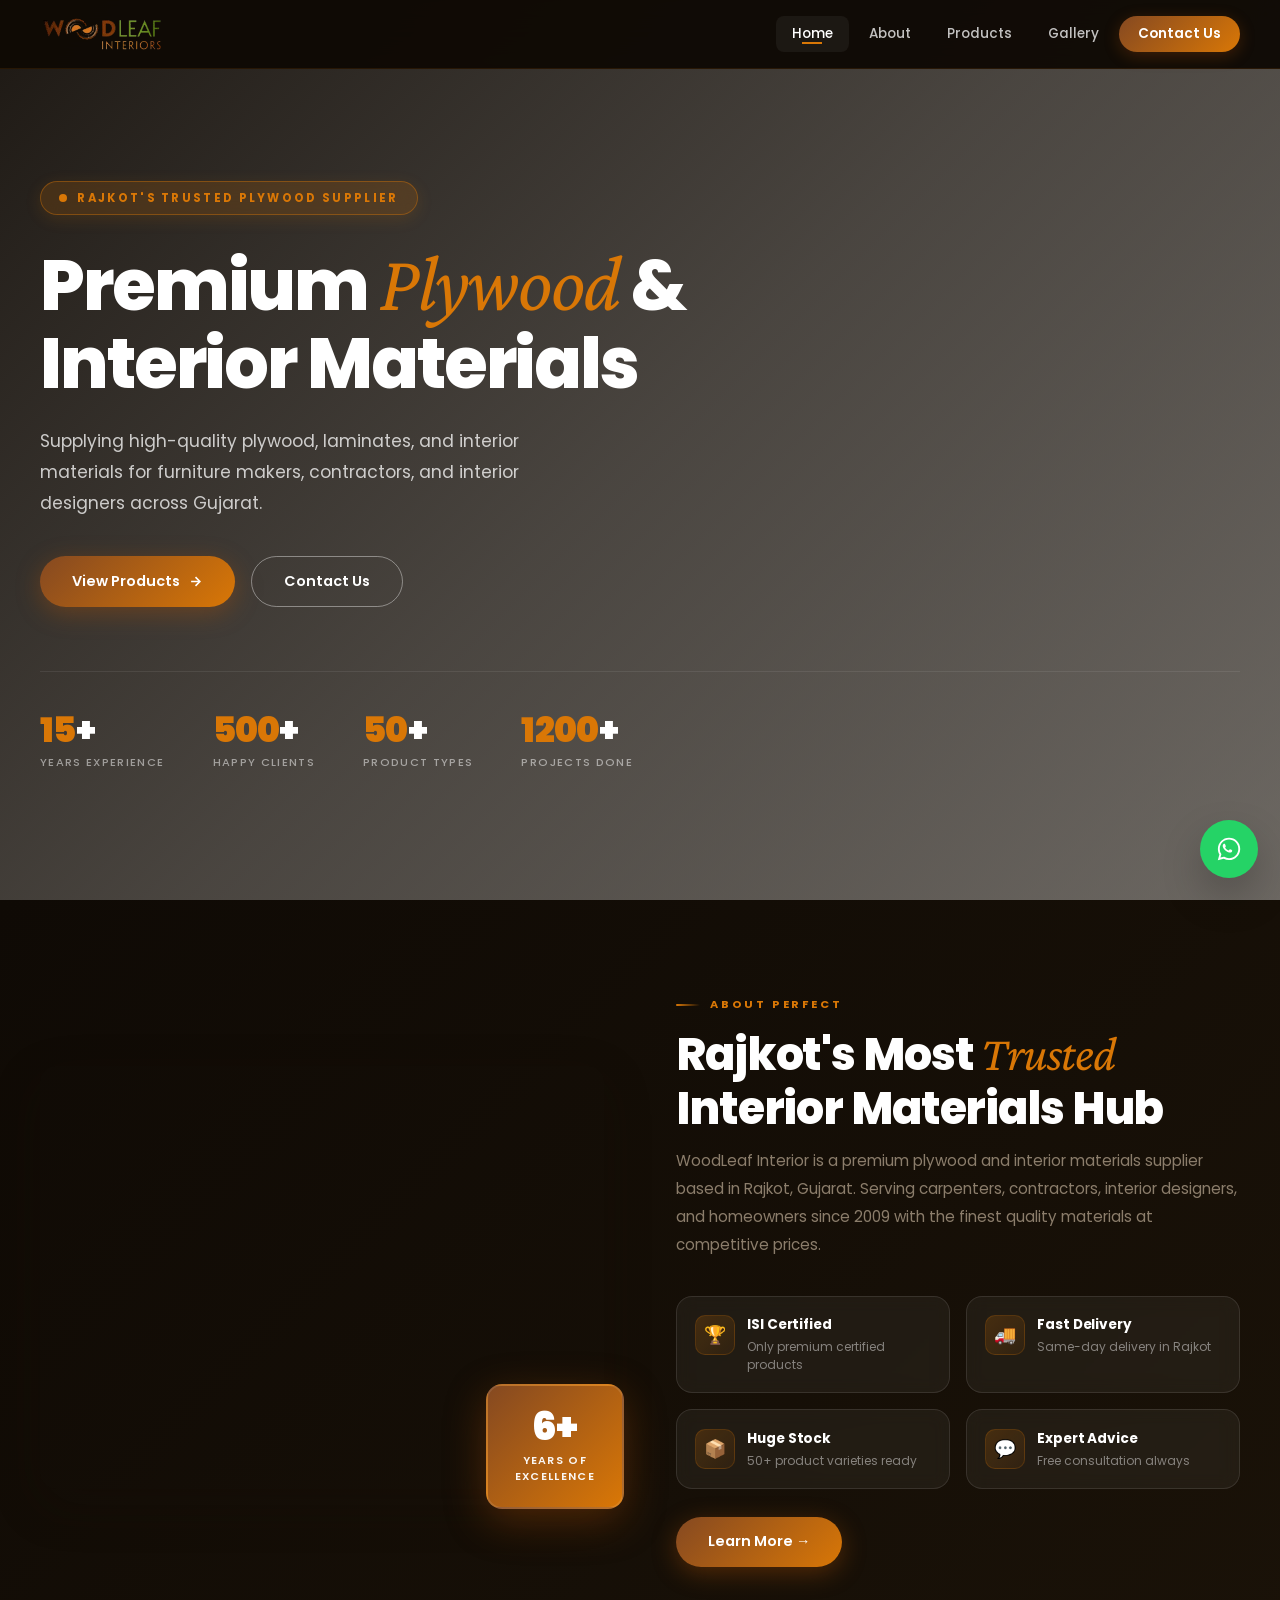
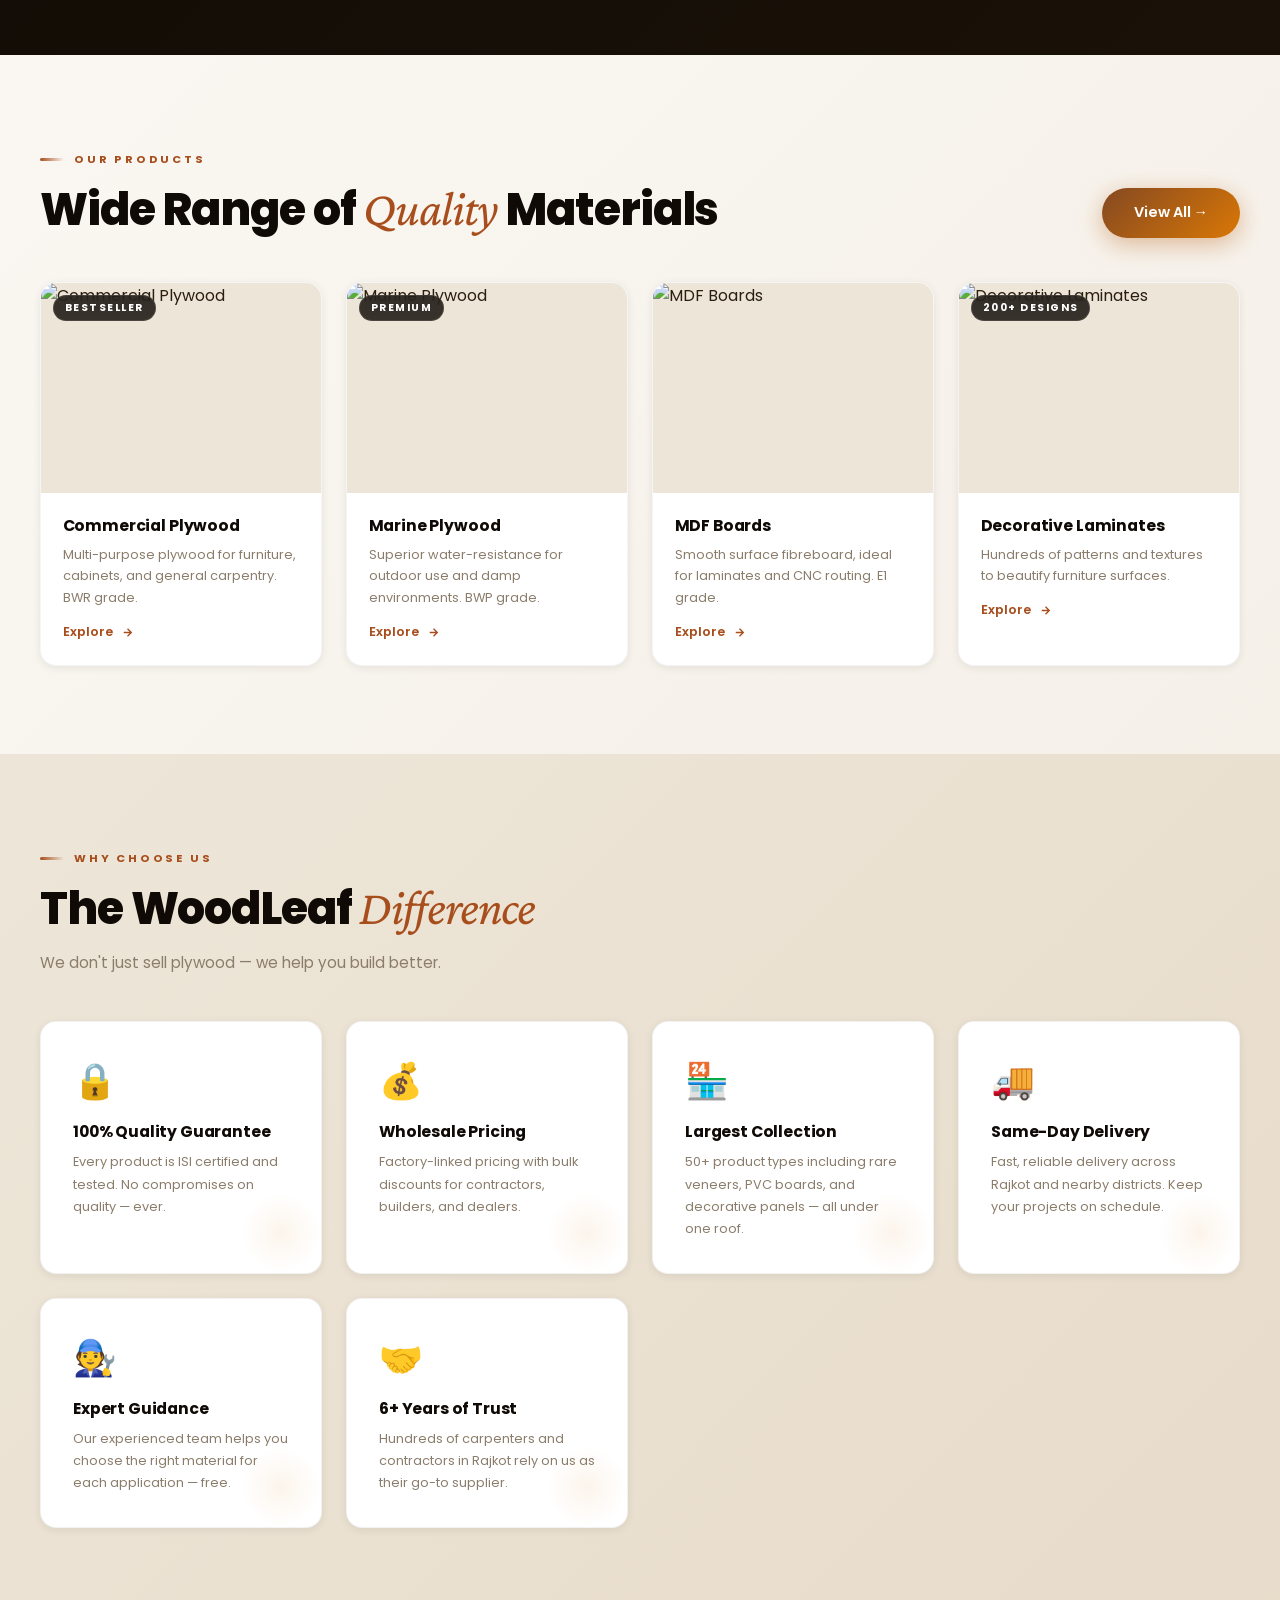
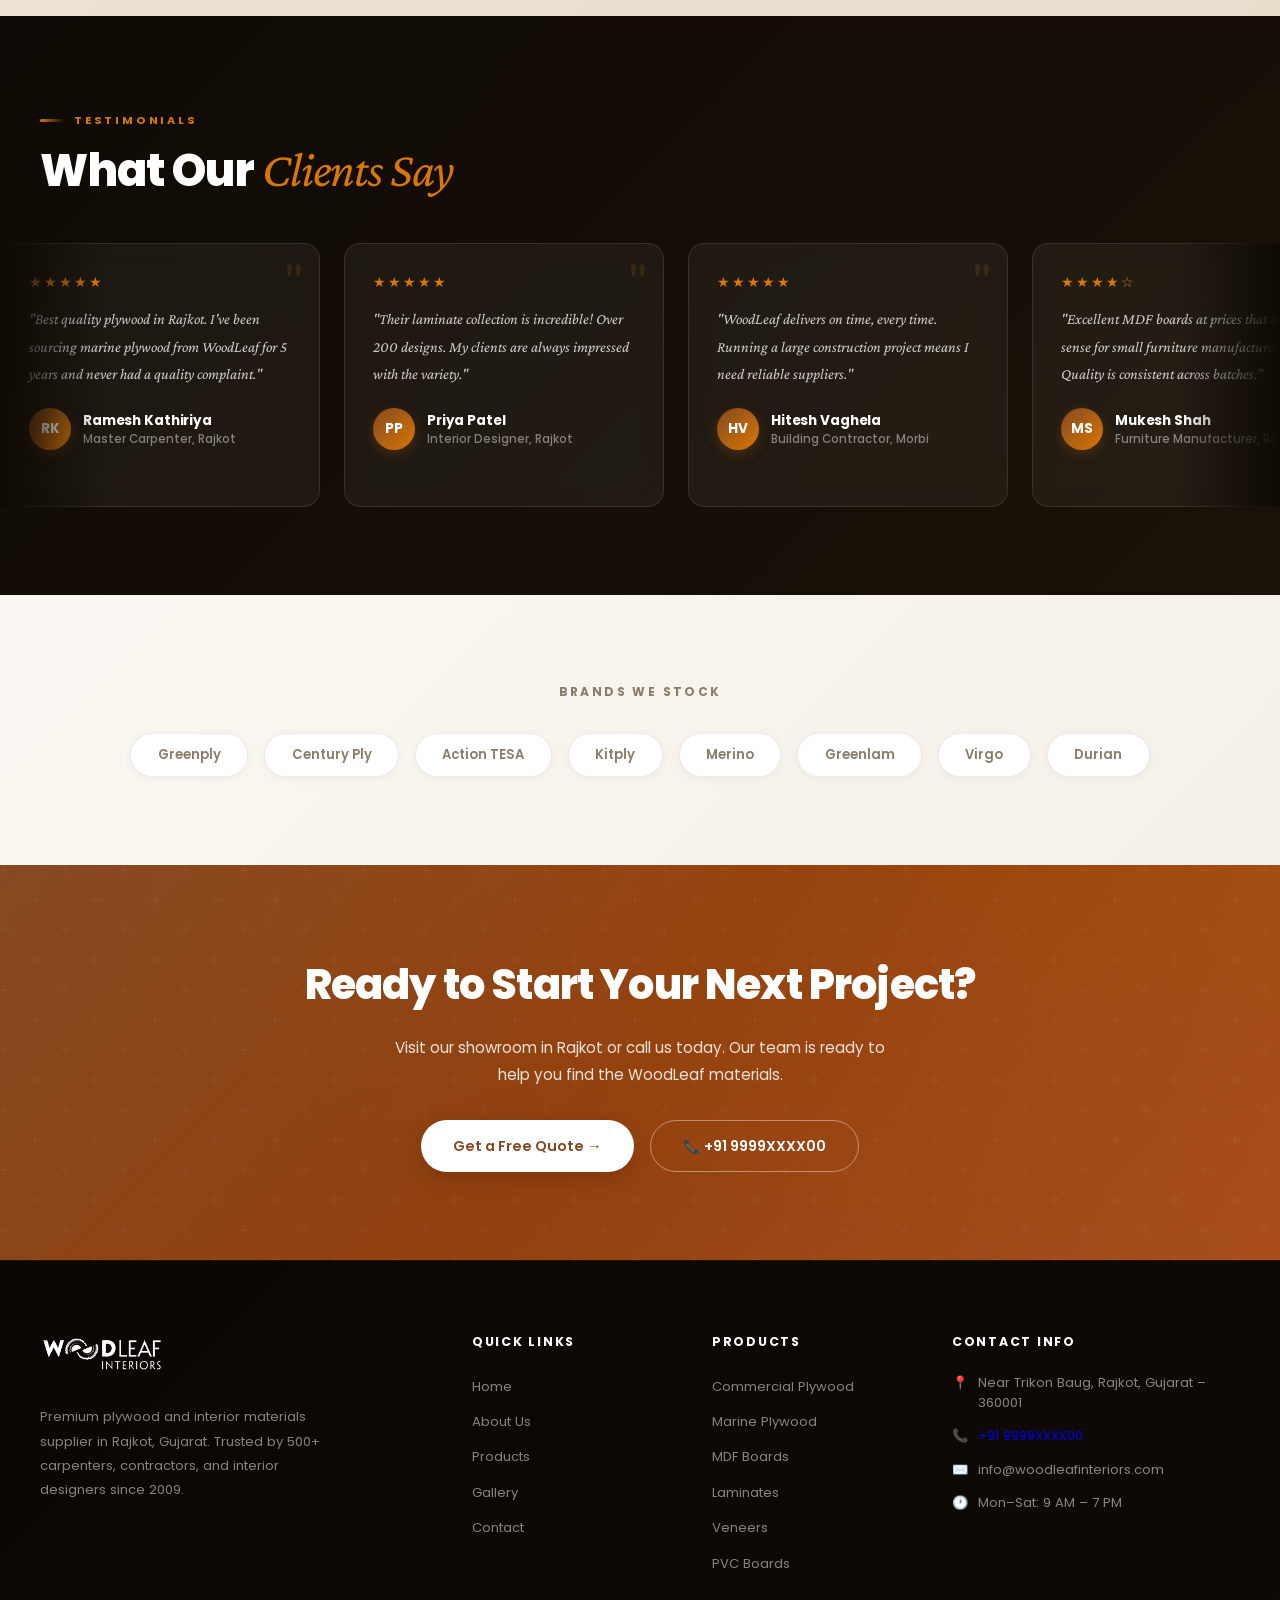
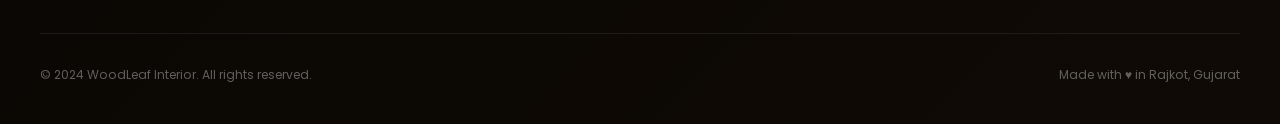
==== commit feaff792: "Update contact email in index.html" ====
--- a/index.html
+++ b/index.html
@@ -247,7 +247,7 @@
         <h4>Contact Info</h4>
         <div class="f-contact"><span class="ic">📍</span><span>Near Trikon Baug, Rajkot, Gujarat – 360001</span></div>
         <div class="f-contact"><span class="ic">📞</span><a href="tel:+919876543210">+91 9999XXXX00</a></div>
-        <div class="f-contact"><span class="ic">✉️</span><span>info&#64;woodleaf&#46;com</span></div>
+        <div class="f-contact"><span class="ic">✉️</span><span>info&#64;woodleafinteriors&#46;com</span></div>
         <div class="f-contact"><span class="ic">🕐</span><span>Mon–Sat: 9 AM – 7 PM</span></div>
       </div>
     </div>
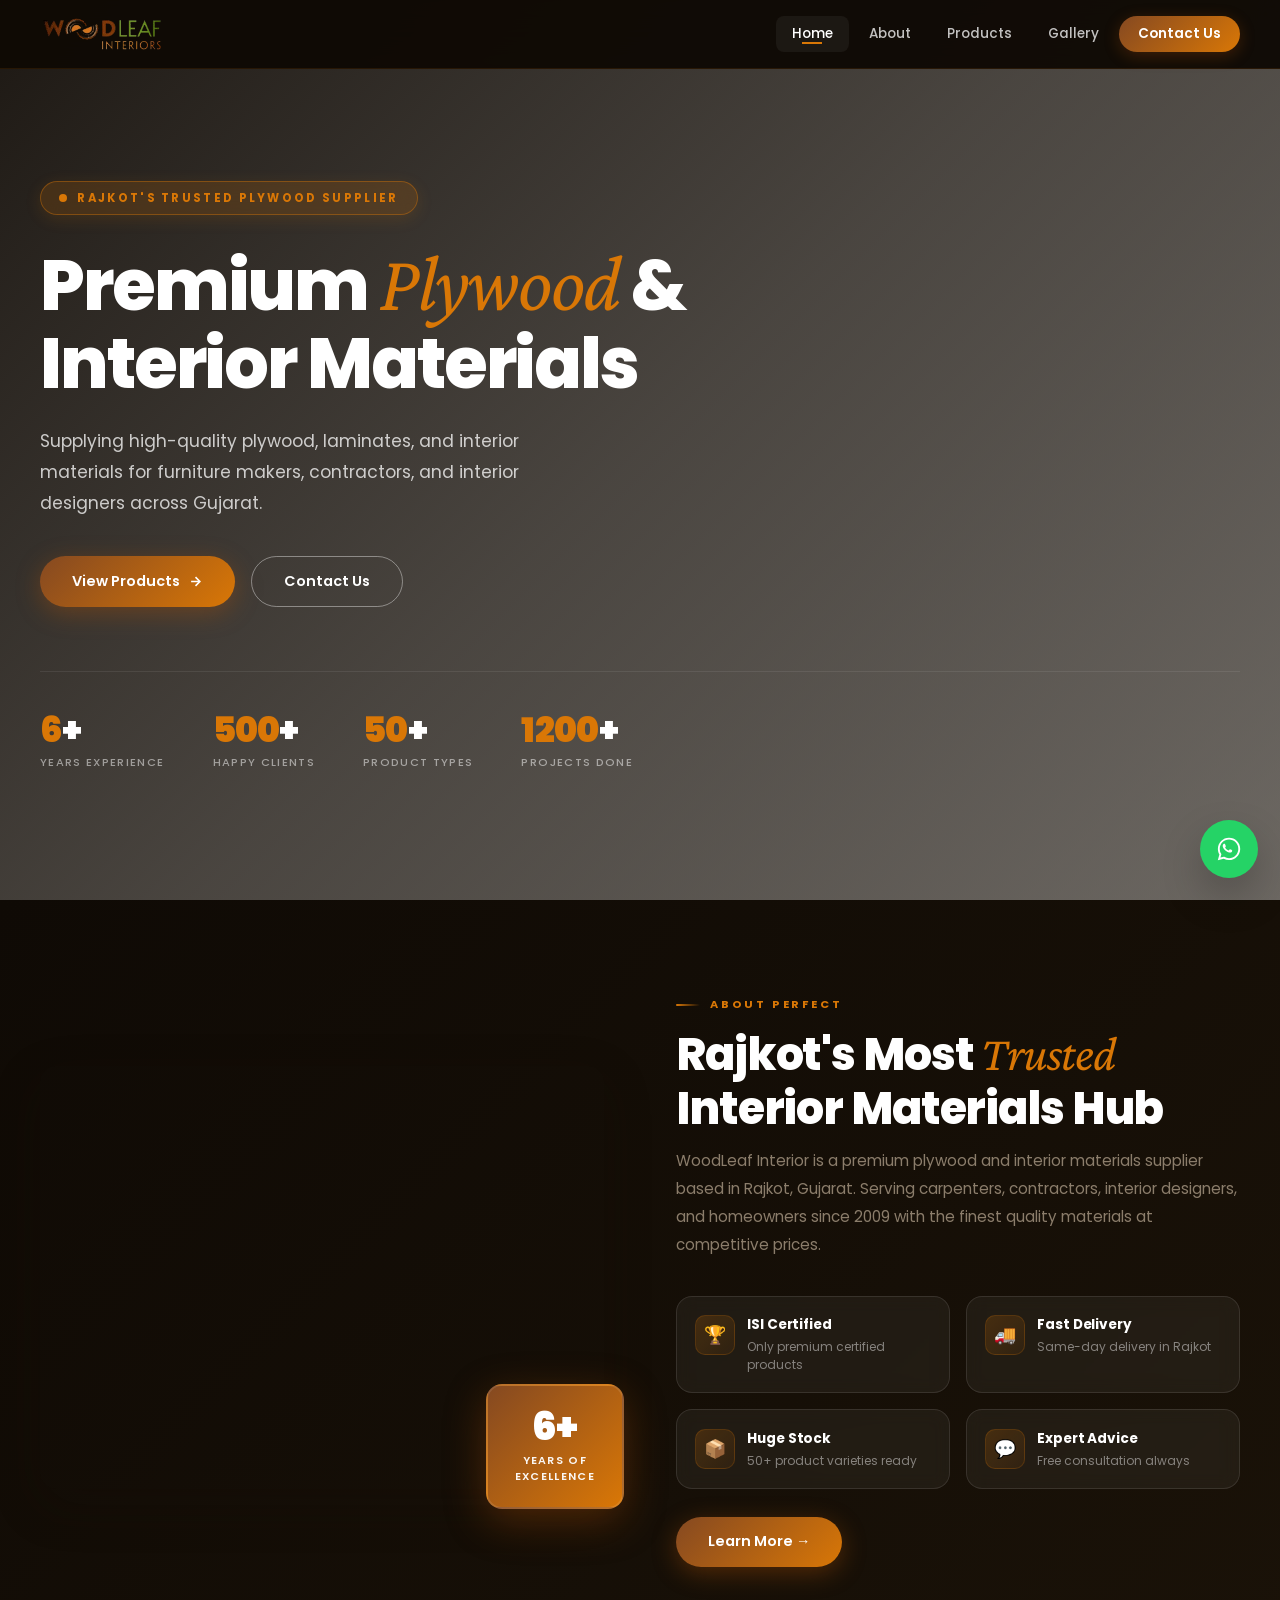
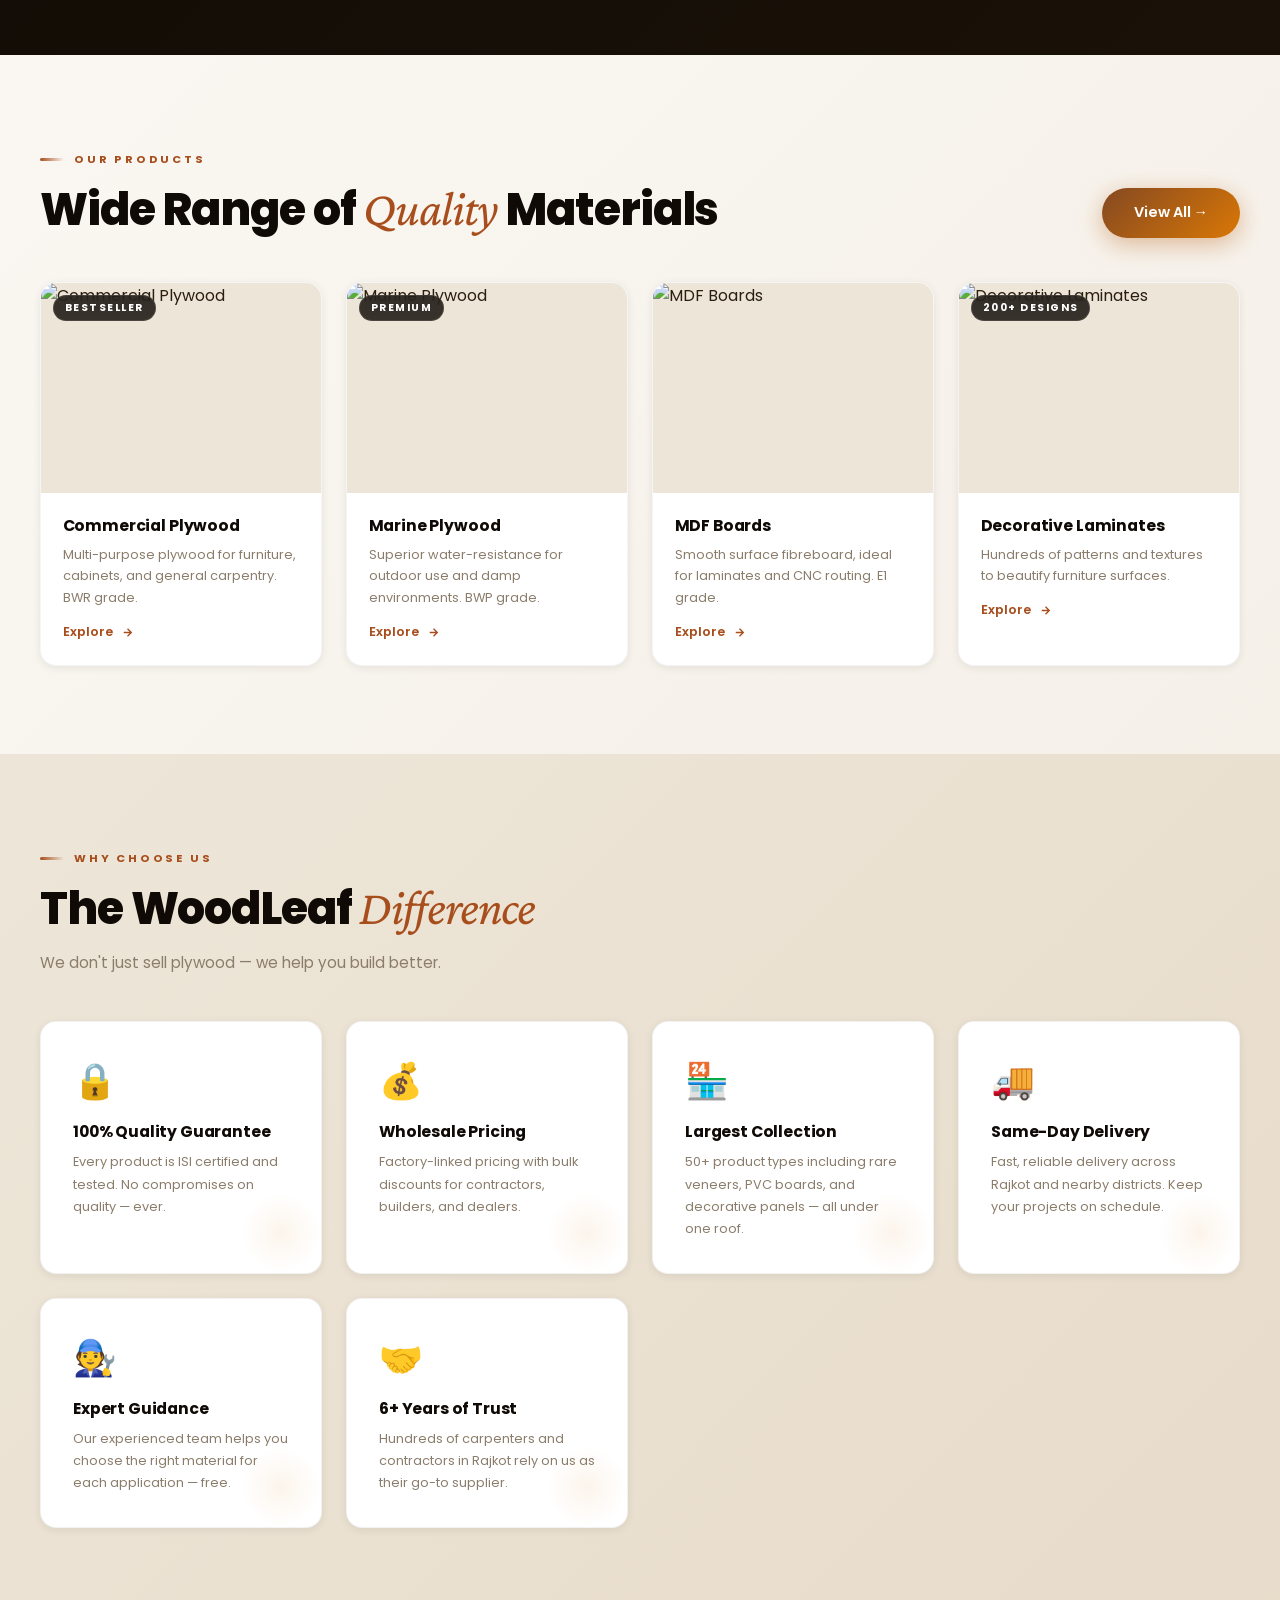
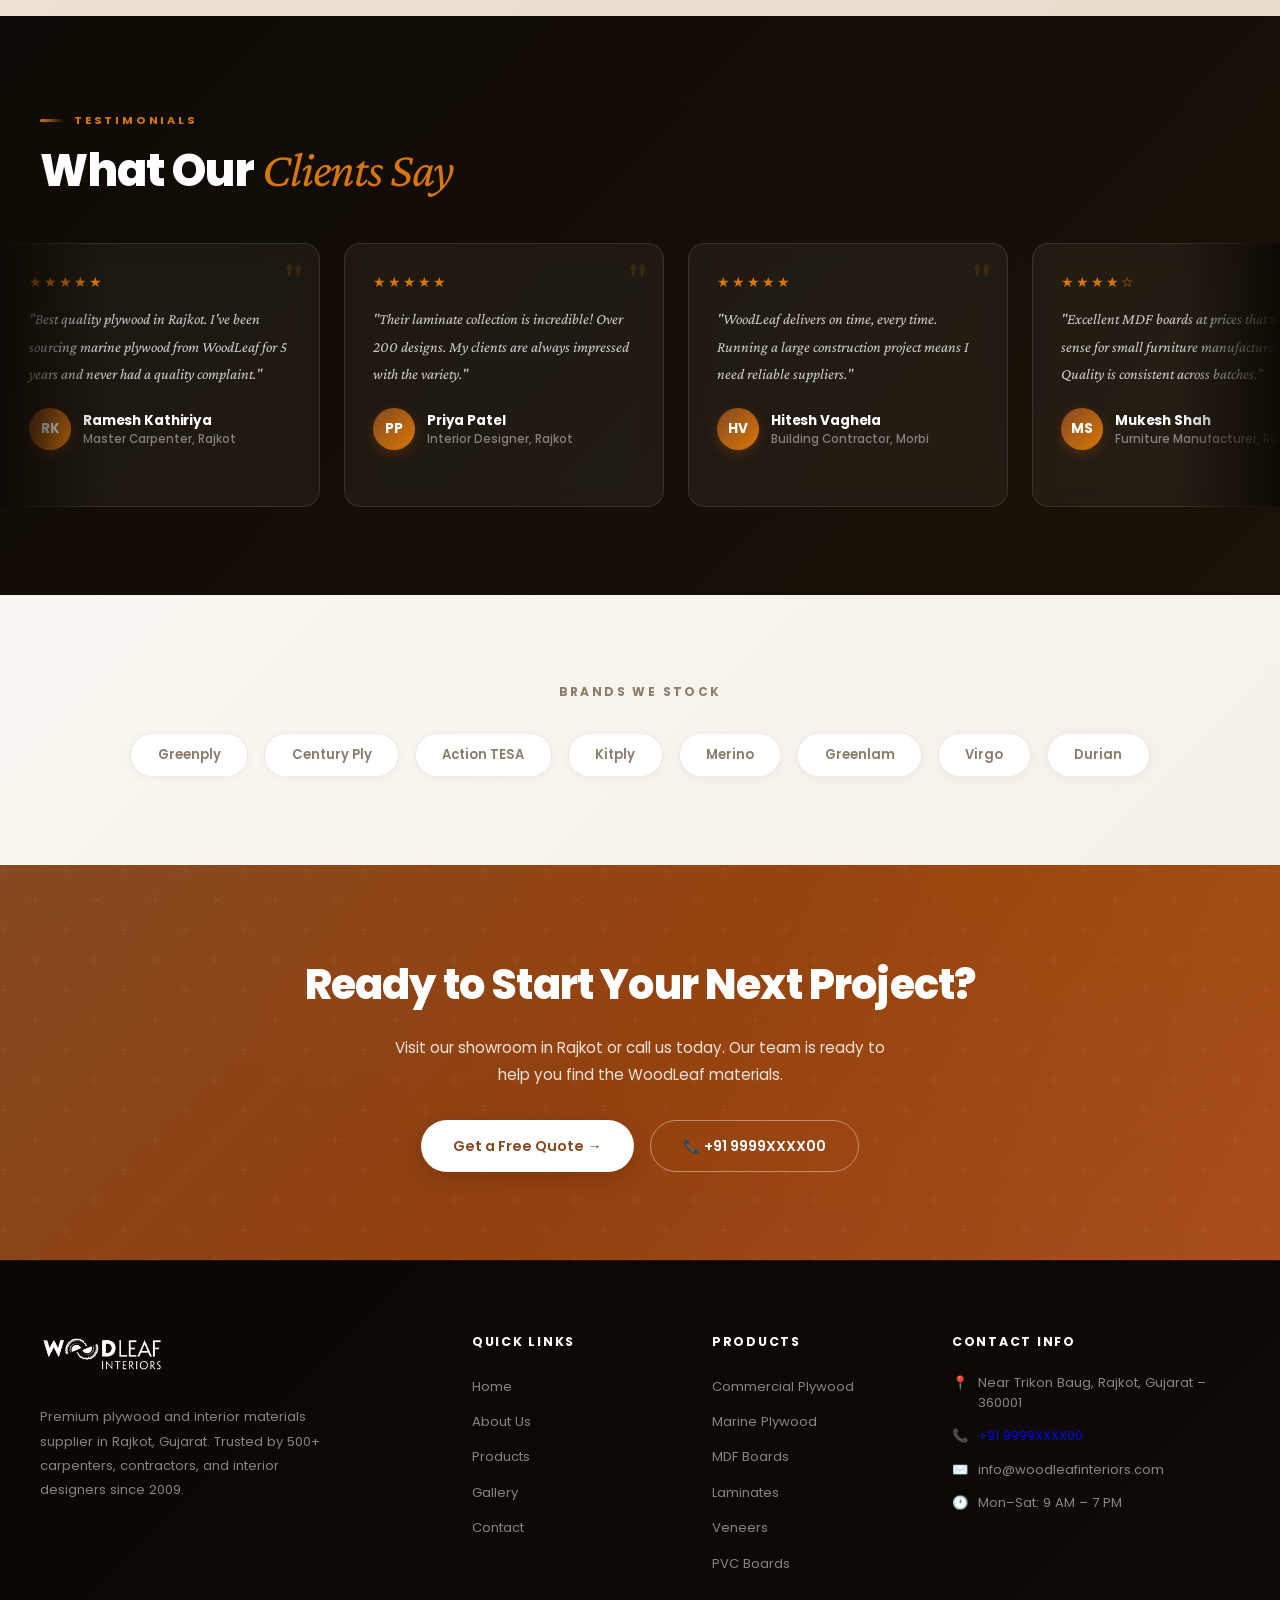
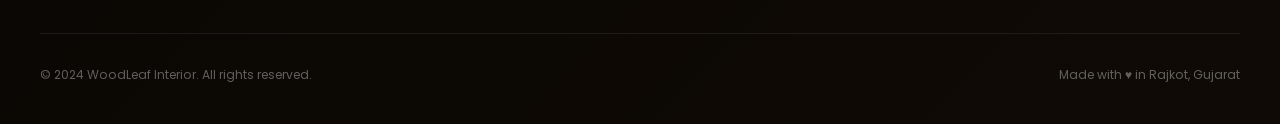
==== commit 86a441df: "Fix stat number for years of experience" ====
--- a/index.html
+++ b/index.html
@@ -54,7 +54,7 @@
     </div>
     <div class="hero__stats">
       <div class="stat">
-        <div class="stat__num"><span data-count="15">0</span>+</div>
+        <div class="stat__num"><span data-count="6">0</span>+</div>
         <div class="stat__lbl">Years Experience</div>
       </div>
       <div class="stat">
